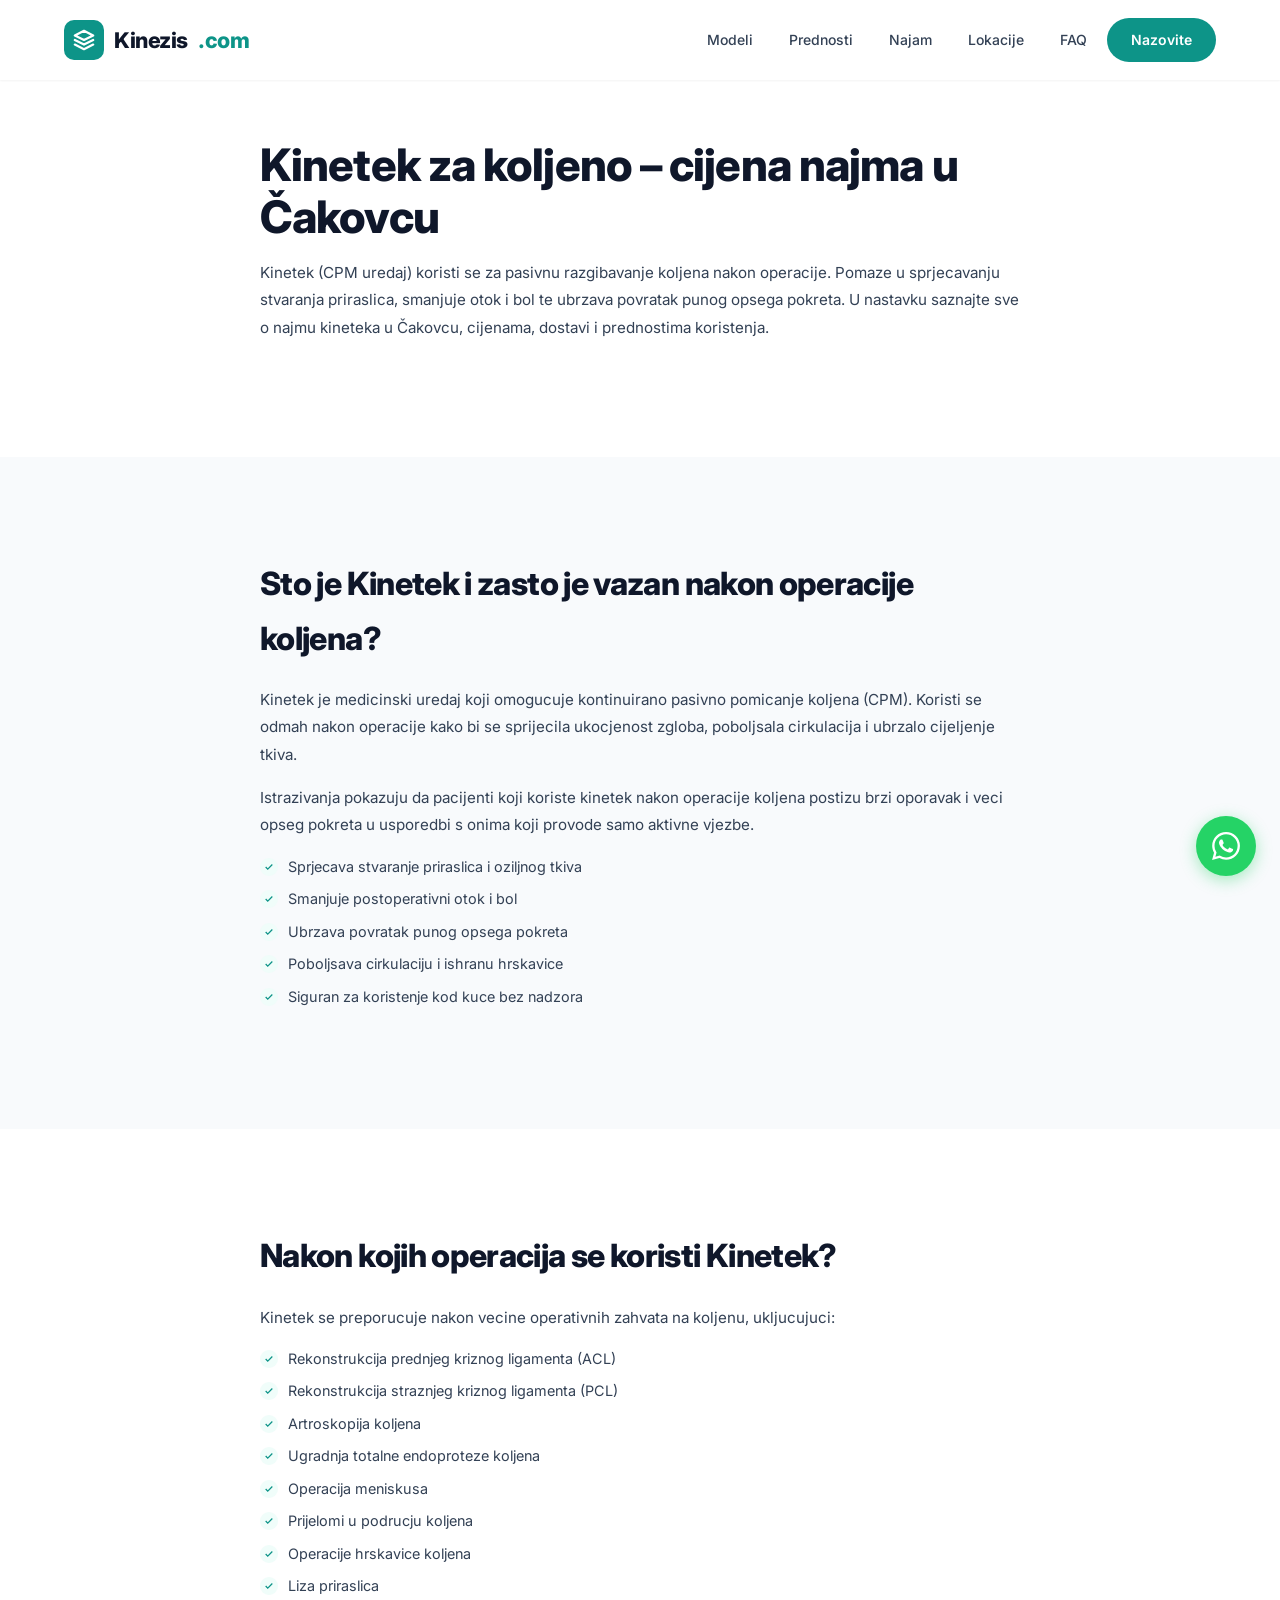
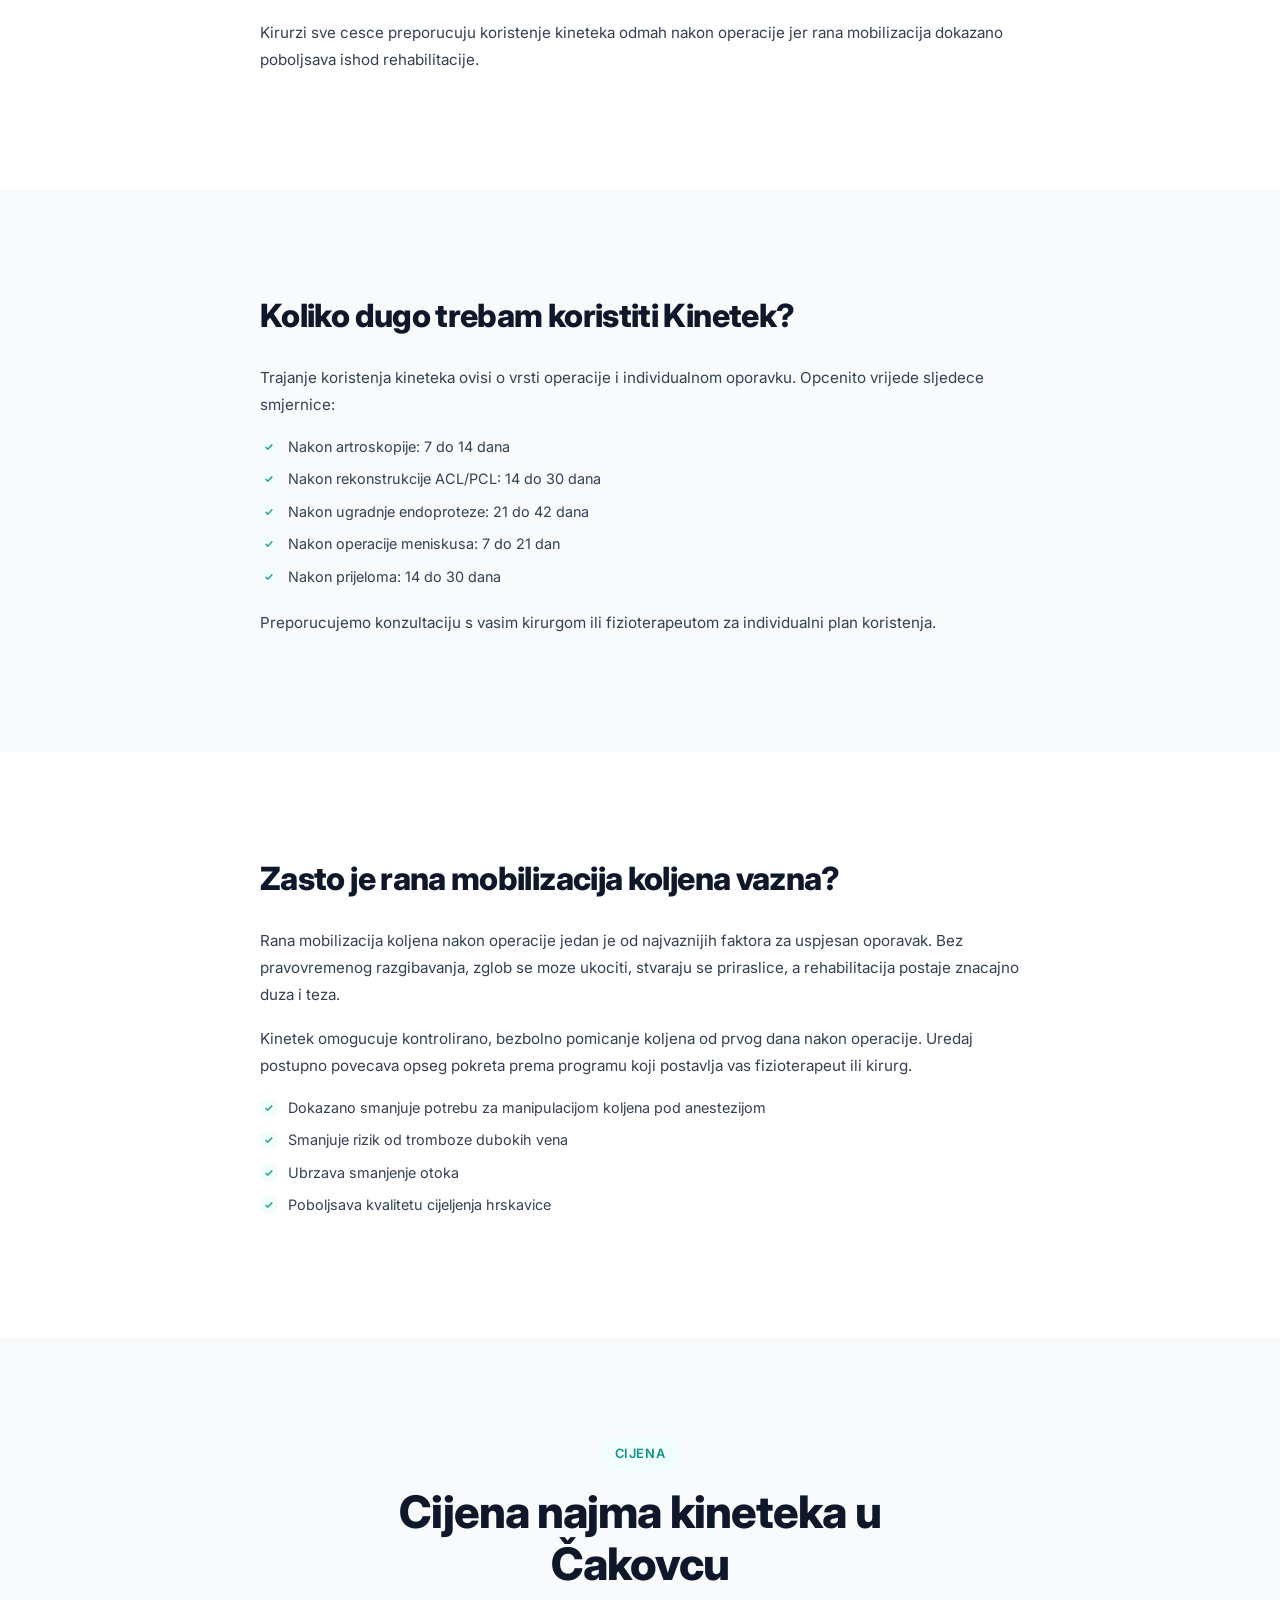
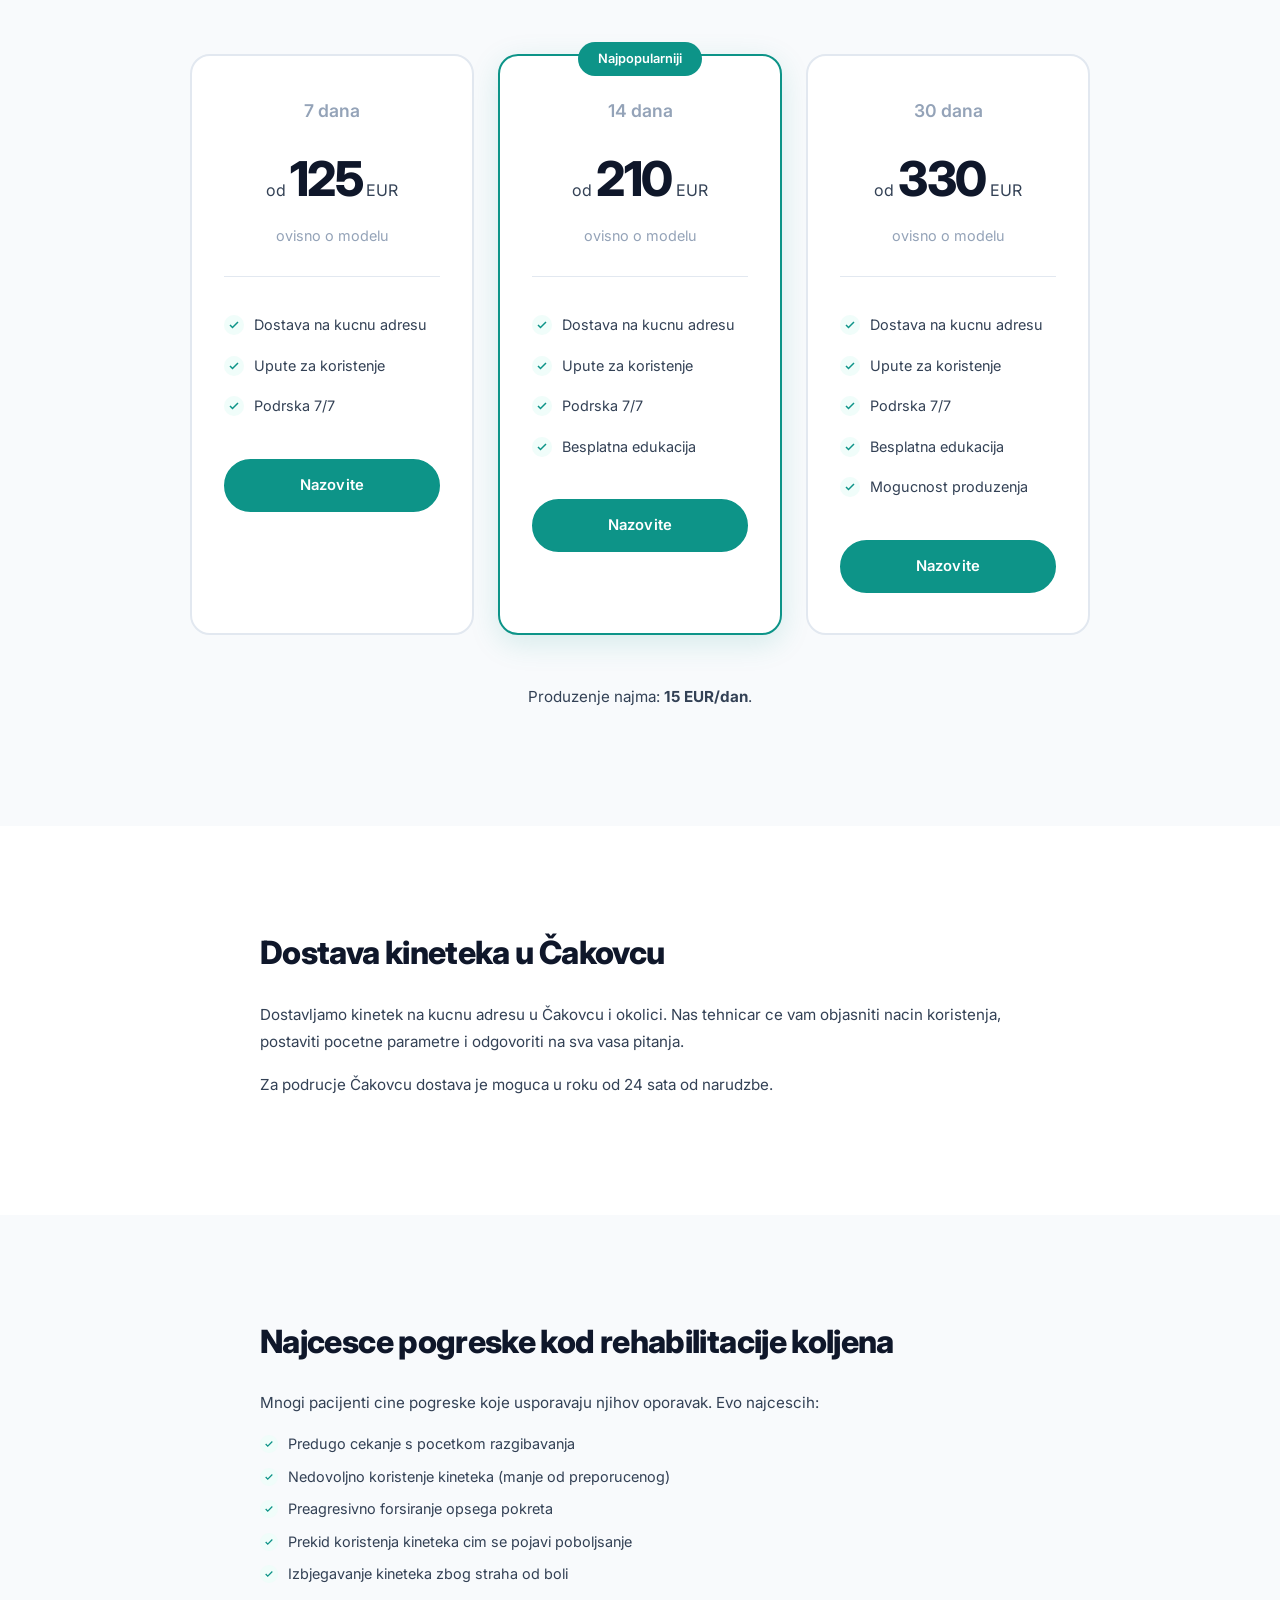
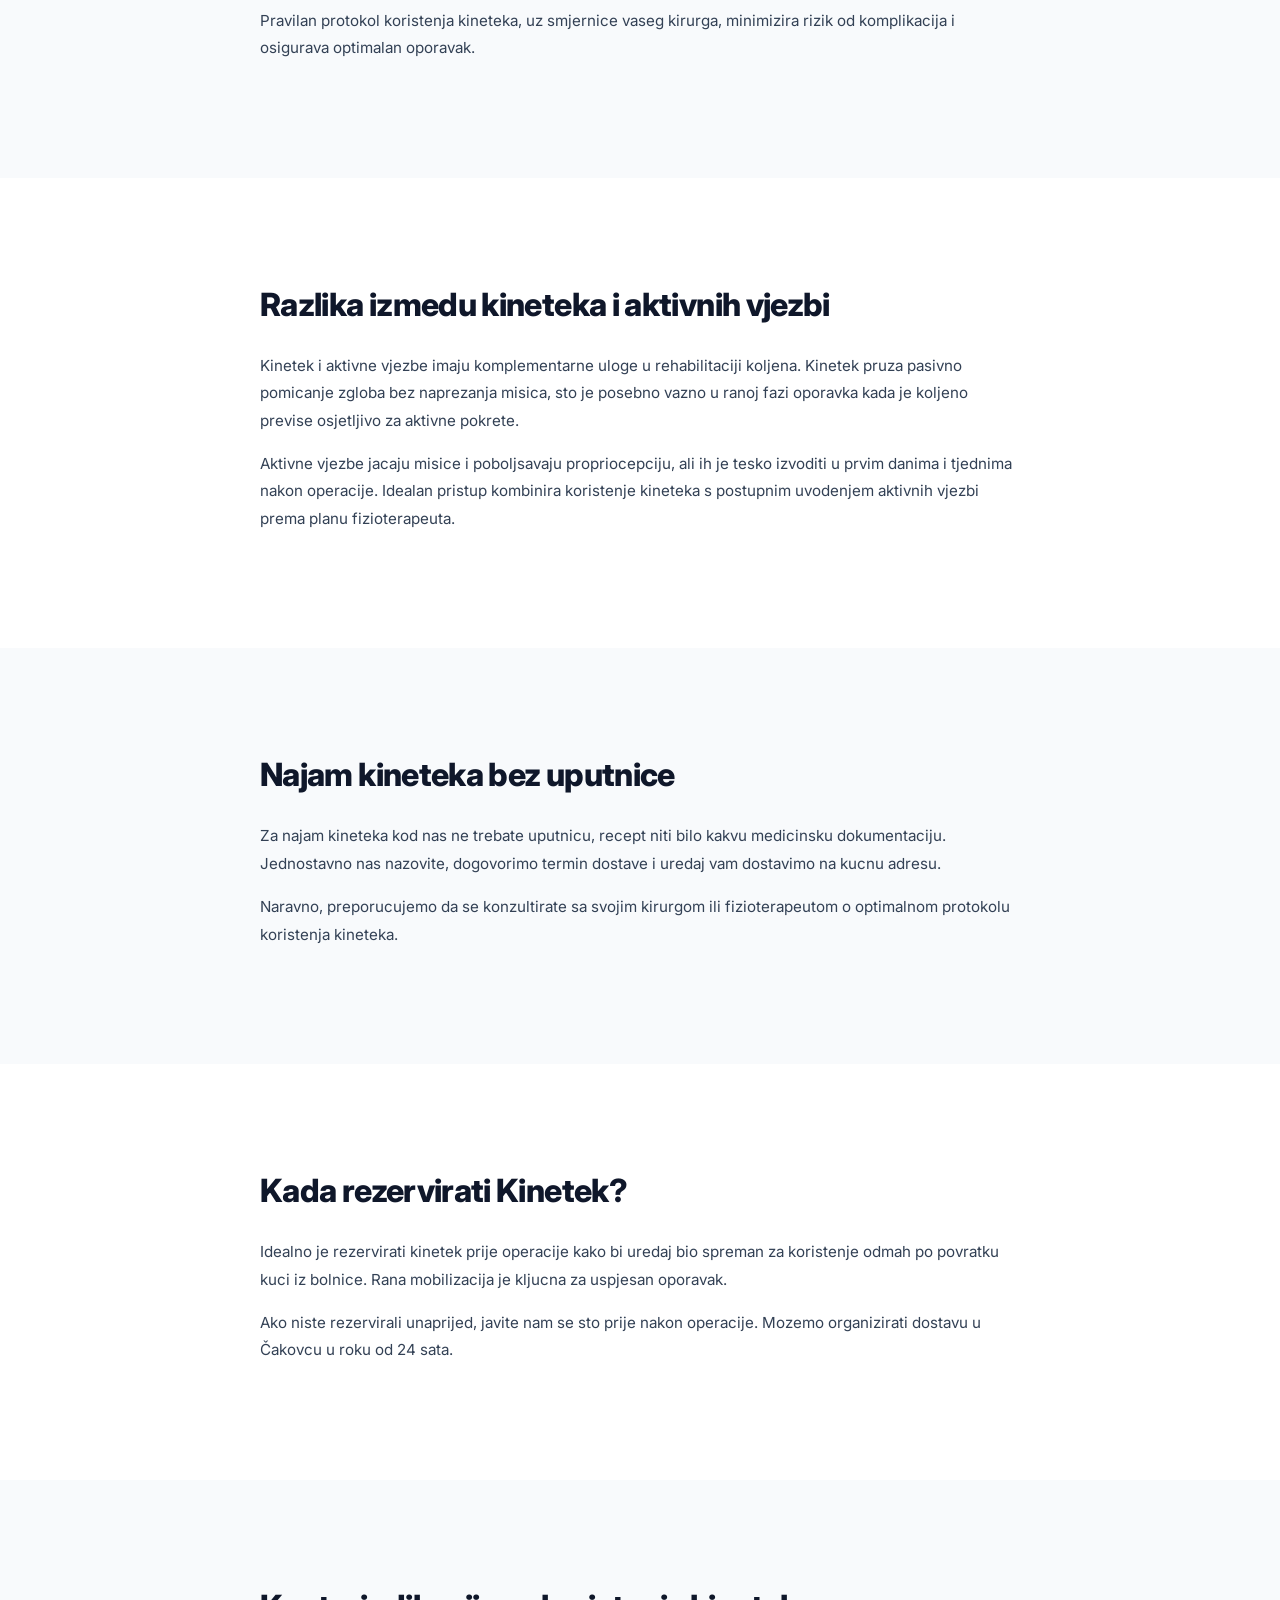
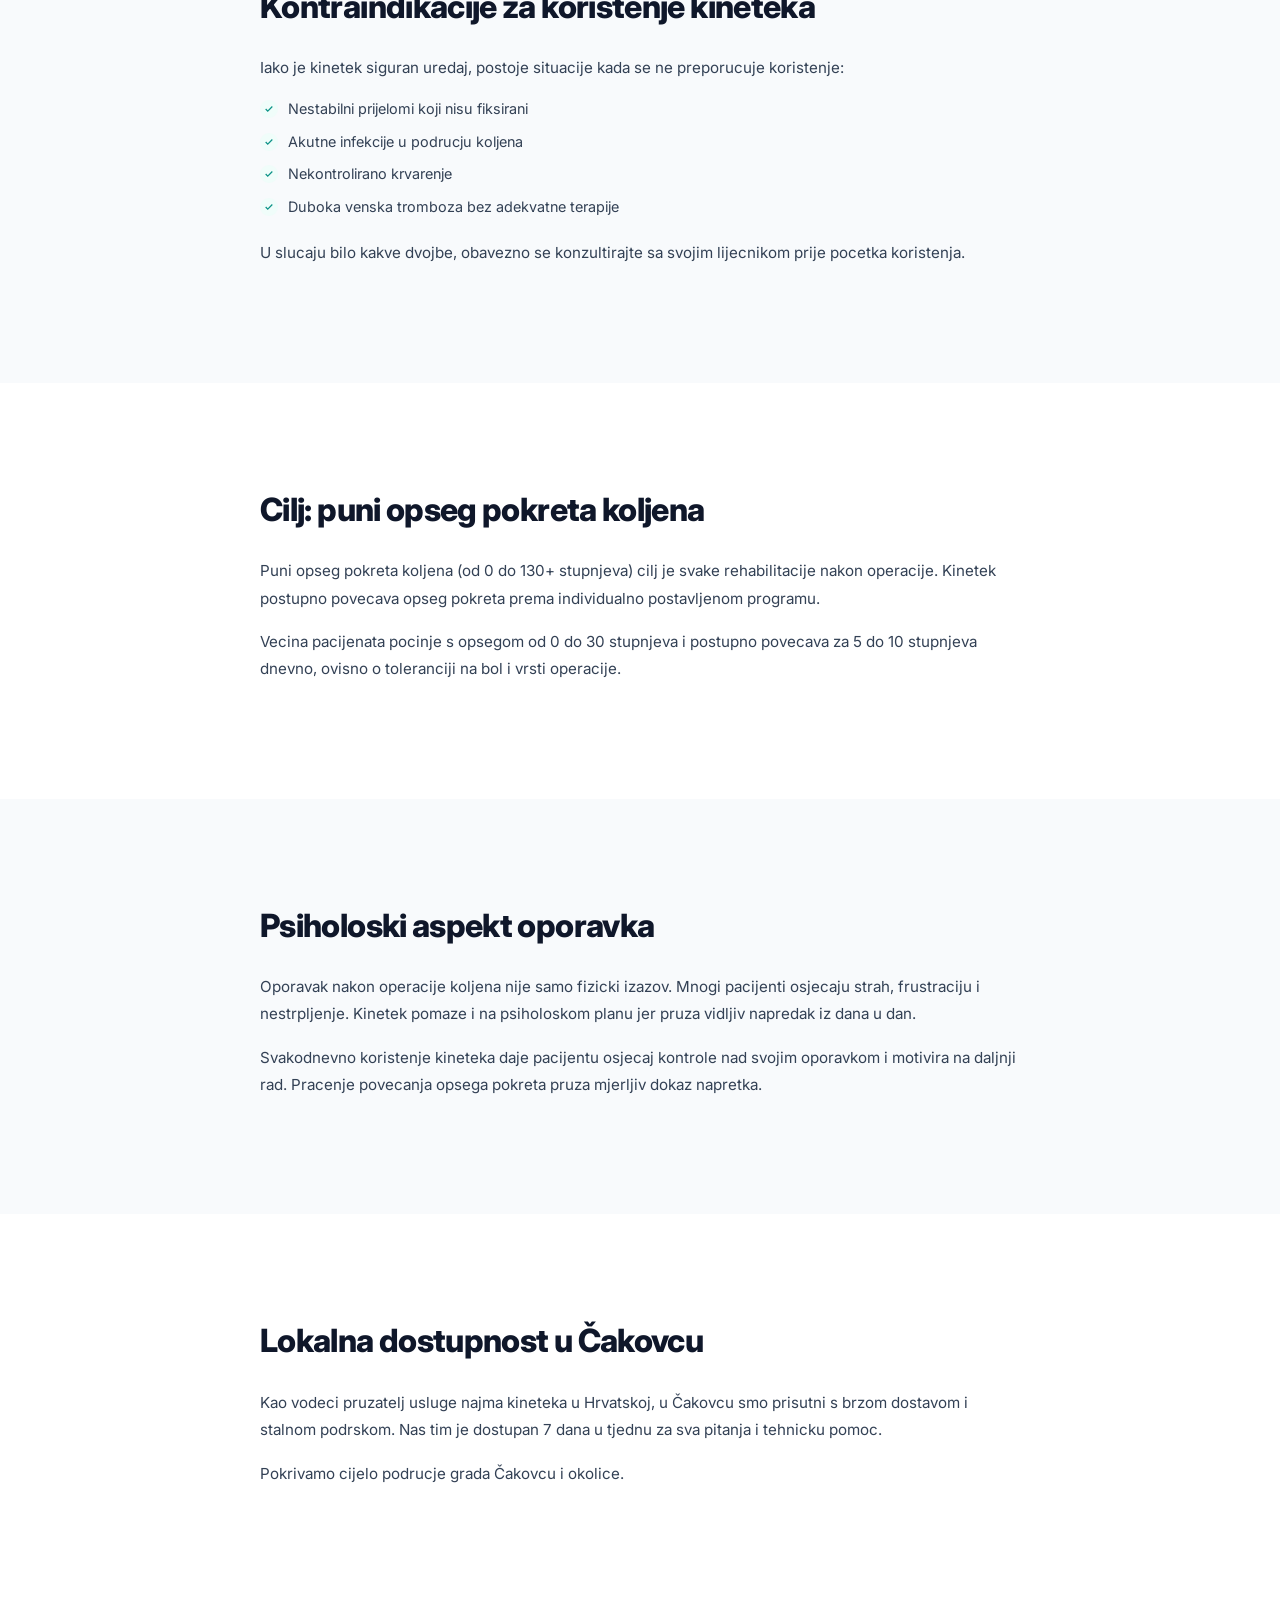
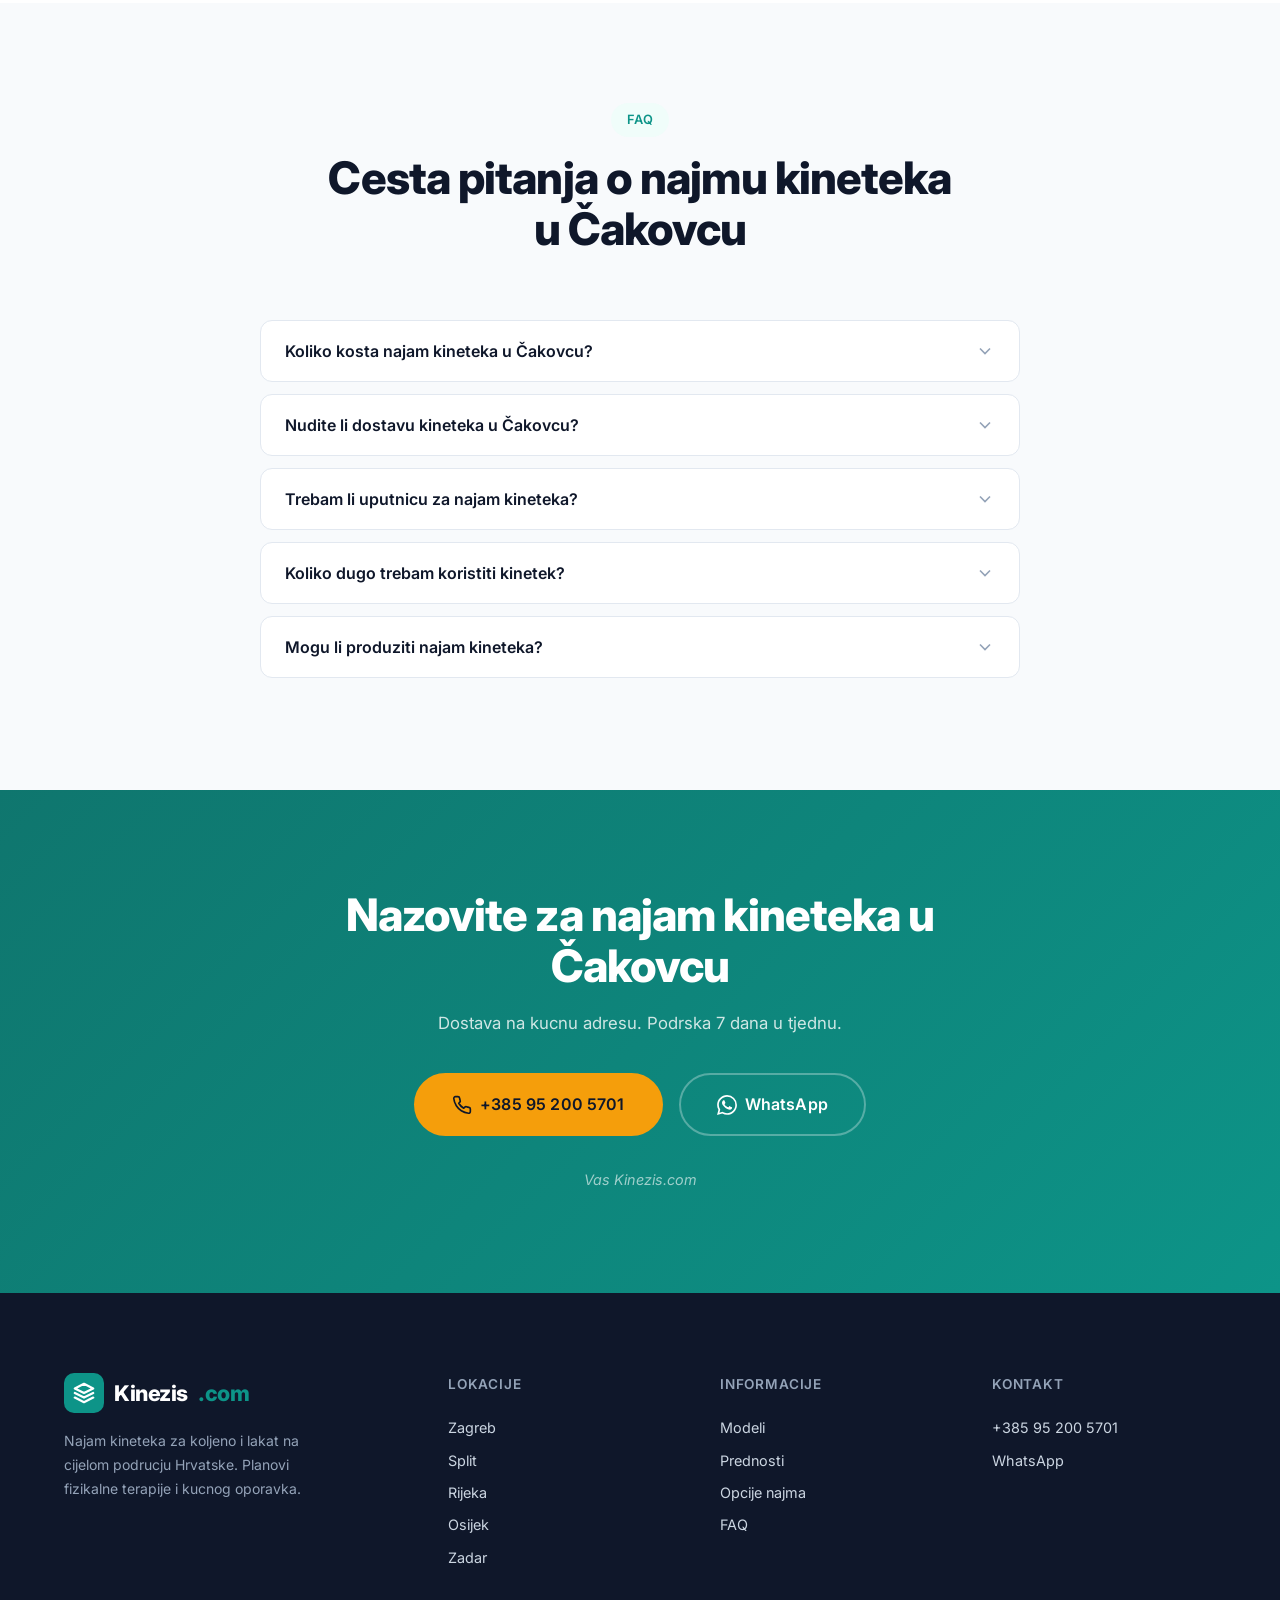
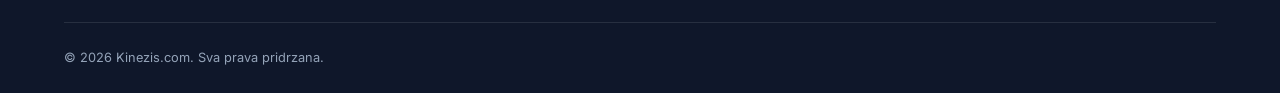
==== najam-kineteka-cakovec/index.html @ 09c08151 "Kinezis.com - moderna kopija kinetek.hr: homepage, 10 gradskih stranica, FAQ, Schema markup" ====
<!DOCTYPE html>
<html lang="hr">
<head>
    <meta charset="UTF-8">
    <meta name="viewport" content="width=device-width, initial-scale=1.0">
    <title>Kinetek za koljeno – cijena najma u Čakovcu</title>
    <meta name="description" content="Najam kineteka u Čakovcu od 125 EUR za 7 dana. Kinetek za koljeno nakon operacije. Dostava na kucnu adresu. Kinezis.com">
    <meta name="keywords" content="kinetek Čakovcu, najam kineteka Čakovcu, kinetek za koljeno Čakovcu, CPM uredaj Čakovcu, rehabilitacija koljena Čakovcu">
    <meta name="robots" content="index, follow, max-snippet:-1, max-image-preview:large">
    <meta name="geo.region" content="HR">
    <meta name="geo.placename" content="Čakovec">
    <link rel="canonical" href="https://kinezis.com/najam-kineteka-cakovec/">

    <meta property="og:type" content="article">
    <meta property="og:url" content="https://kinezis.com/najam-kineteka-cakovec/">
    <meta property="og:title" content="Kinetek za koljeno – cijena najma u Čakovcu">
    <meta property="og:description" content="Najam kineteka u Čakovcu od 125 EUR za 7 dana. Kinetek za koljeno nakon operacije.">
    <meta property="og:image" content="https://kinezis.com/assets/images/kinetek-hero.jpg">
    <meta property="og:locale" content="hr_HR">
    <meta property="og:site_name" content="Kinezis.com">

    <link rel="icon" type="image/svg+xml" href="/favicon.svg">
    <link rel="apple-touch-icon" href="/favicon.svg">

    <style>
        *,*::before,*::after{margin:0;padding:0;box-sizing:border-box}
        :root{--primary:#0d9488;--primary-dark:#0f766e;--primary-light:#5eead4;--primary-50:#f0fdfa;--accent:#f59e0b;--dark:#0f172a;--dark-600:#334155;--dark-400:#94a3b8;--gray-50:#f8fafc;--gray-100:#f1f5f9;--gray-200:#e2e8f0;--white:#fff;--font:'Inter',system-ui,sans-serif;--ease:cubic-bezier(.22,1,.36,1);--shadow-sm:0 1px 2px rgba(0,0,0,.05);--shadow-md:0 4px 6px -1px rgba(0,0,0,.1);--shadow-lg:0 20px 25px -5px rgba(0,0,0,.1);--shadow-xl:0 25px 50px -12px rgba(0,0,0,.15);--radius:12px;--radius-lg:20px;--radius-full:9999px}
        html{scroll-behavior:smooth;scroll-padding-top:80px}
        body{font-family:var(--font);color:var(--dark);line-height:1.7;background:var(--white);-webkit-font-smoothing:antialiased;overflow-x:hidden}
        a{text-decoration:none;color:inherit}img,video,svg{max-width:100%;display:block}
        .container{max-width:1200px;margin:0 auto;padding:0 24px}
        .header{position:fixed;top:0;left:0;right:0;z-index:1000;background:rgba(255,255,255,.95);backdrop-filter:blur(16px);box-shadow:var(--shadow-sm)}
        .header__inner{display:flex;align-items:center;justify-content:space-between;height:80px}
        .logo{display:flex;align-items:center;gap:10px;font-weight:800;font-size:1.35rem;letter-spacing:-.02em}
        .logo__icon{width:40px;height:40px;background:var(--primary);border-radius:10px;display:flex;align-items:center;justify-content:center}
        .logo__icon svg{width:22px;height:22px}
        .logo span{color:var(--primary)}
        .nav{display:flex;align-items:center;gap:4px}
        .nav a{padding:8px 16px;border-radius:var(--radius-full);font-size:.875rem;font-weight:500;color:var(--dark-600);transition:all .2s}
        .nav a:hover{color:var(--primary);background:var(--gray-100)}
        .nav__cta{background:var(--primary)!important;color:var(--white)!important;padding:10px 24px!important;font-weight:600!important}
        .nav__cta:hover{background:var(--primary-dark)!important}
        .hamburger{display:none;flex-direction:column;gap:5px;background:none;border:none;cursor:pointer;padding:8px;z-index:1001}
        .hamburger span{display:block;width:22px;height:2px;background:var(--dark);border-radius:2px;transition:all .3s}
        @media(max-width:768px){.nav{position:fixed;top:0;right:0;bottom:0;width:300px;background:var(--white);flex-direction:column;padding:100px 32px 32px;transform:translateX(100%);transition:transform .4s var(--ease);box-shadow:var(--shadow-xl);z-index:999}.nav.open{transform:translateX(0)}.nav a{padding:14px 20px;font-size:1rem;width:100%;border-radius:var(--radius)}.hamburger{display:flex}}
    </style>

    <link rel="preconnect" href="https://fonts.googleapis.com">
    <link rel="preconnect" href="https://fonts.gstatic.com" crossorigin>
    <link rel="preload" as="style" href="https://fonts.googleapis.com/css2?family=Inter:wght@400;500;600;700;800&display=swap" onload="this.onload=null;this.rel='stylesheet'">
    <noscript><link rel="stylesheet" href="https://fonts.googleapis.com/css2?family=Inter:wght@400;500;600;700;800&display=swap"></noscript>
    <link rel="stylesheet" href="/style.css" media="print" onload="this.media='all'">
    <noscript><link rel="stylesheet" href="/style.css"></noscript>

    <script type="application/ld+json">
    {"@context":"https://schema.org","@type":"LocalBusiness","name":"Kinezis.com","description":"Najam kineteka za koljeno u Čakovcu. Dostava na kucnu adresu.","url":"https://kinezis.com/najam-kineteka-cakovec/","telephone":"+385952005701","address":{"@type":"PostalAddress","addressLocality":"Čakovcu","addressCountry":"HR"},"areaServed":{"@type":"City","name":"Čakovec"},"priceRange":"125-330 EUR","aggregateRating":{"@type":"AggregateRating","ratingValue":"4.9","reviewCount":"300","bestRating":"5"}}
    </script>
    <script type="application/ld+json">
    {"@context":"https://schema.org","@type":"FAQPage","mainEntity":[{"@type":"Question","name":"Koliko kosta najam kineteka u Čakovcu?","acceptedAnswer":{"@type":"Answer","text":"125 EUR za 7 dana, 210 EUR za 14 dana i 330 EUR za 30 dana."}},{"@type":"Question","name":"Nudite li dostavu kineteka u Čakovcu?","acceptedAnswer":{"@type":"Answer","text":"Da, dostavljamo kinetek na kucnu adresu u Čakovcu i okolici."}},{"@type":"Question","name":"Trebam li uputnicu za najam kineteka?","acceptedAnswer":{"@type":"Answer","text":"Ne, uputnica nije potrebna. Kinetek mozete iznajmiti direktno bez uputnice ili recepta."}},{"@type":"Question","name":"Mogu li produziti najam kineteka?","acceptedAnswer":{"@type":"Answer","text":"Da, produzenje najma iznosi 15 EUR po danu."}}]}
    </script>
</head>
<body>

    <header class="header" id="header">
        <div class="container">
            <div class="header__inner">
                <a href="/" class="logo">
                    <div class="logo__icon"><svg viewBox="0 0 24 24" fill="none" stroke="white" stroke-width="2.5" stroke-linecap="round" stroke-linejoin="round"><path d="M12 2L2 7l10 5 10-5-10-5z"/><path d="M2 17l10 5 10-5"/><path d="M2 12l10 5 10-5"/></svg></div>
                    Kinezis<span>.com</span>
                </a>
                <nav class="nav" id="nav">
                    <a href="/#modeli">Modeli</a>
                    <a href="/#prednosti">Prednosti</a>
                    <a href="/#najam">Najam</a>
                    <a href="/#lokacije">Lokacije</a>
                    <a href="/#faq">FAQ</a>
                    <a href="tel:+385952005701" class="nav__cta">Nazovite</a>
                </nav>
                <button class="hamburger" id="hamburger" aria-label="Izbornik"><span></span><span></span><span></span></button>
            </div>
        </div>
    </header>
    <div class="nav-overlay" id="navOverlay"></div>

    <section class="section" style="padding-top:140px">
        <div class="container">
            <div class="article">
                <h1 class="section__title">Kinetek za koljeno – cijena najma u Čakovcu</h1>
                <p>Kinetek (CPM uredaj) koristi se za pasivnu razgibavanje koljena nakon operacije. Pomaze u sprjecavanju stvaranja priraslica, smanjuje otok i bol te ubrzava povratak punog opsega pokreta. U nastavku saznajte sve o najmu kineteka u Čakovcu, cijenama, dostavi i prednostima koristenja.</p>
            </div>
        </div>
    </section>

    <section class="section section--gray">
        <div class="container">
            <div class="article">
                <h2>Sto je Kinetek i zasto je vazan nakon operacije koljena?</h2>
                <p>Kinetek je medicinski uredaj koji omogucuje kontinuirano pasivno pomicanje koljena (CPM). Koristi se odmah nakon operacije kako bi se sprijecila ukocjenost zgloba, poboljsala cirkulacija i ubrzalo cijeljenje tkiva.</p>
                <p>Istrazivanja pokazuju da pacijenti koji koriste kinetek nakon operacije koljena postizu brzi oporavak i veci opseg pokreta u usporedbi s onima koji provode samo aktivne vjezbe.</p>
                <ul>
                    <li>Sprjecava stvaranje priraslica i oziljnog tkiva</li>
                    <li>Smanjuje postoperativni otok i bol</li>
                    <li>Ubrzava povratak punog opsega pokreta</li>
                    <li>Poboljsava cirkulaciju i ishranu hrskavice</li>
                    <li>Siguran za koristenje kod kuce bez nadzora</li>
                </ul>
            </div>
        </div>
    </section>

    <section class="section">
        <div class="container">
            <div class="article">
                <h2>Nakon kojih operacija se koristi Kinetek?</h2>
                <p>Kinetek se preporucuje nakon vecine operativnih zahvata na koljenu, ukljucujuci:</p>
                <ul>
                    <li>Rekonstrukcija prednjeg kriznog ligamenta (ACL)</li>
                    <li>Rekonstrukcija straznjeg kriznog ligamenta (PCL)</li>
                    <li>Artroskopija koljena</li>
                    <li>Ugradnja totalne endoproteze koljena</li>
                    <li>Operacija meniskusa</li>
                    <li>Prijelomi u podrucju koljena</li>
                    <li>Operacije hrskavice koljena</li>
                    <li>Liza priraslica</li>
                </ul>
                <p>Kirurzi sve cesce preporucuju koristenje kineteka odmah nakon operacije jer rana mobilizacija dokazano poboljsava ishod rehabilitacije.</p>
            </div>
        </div>
    </section>

    <section class="section section--gray">
        <div class="container">
            <div class="article">
                <h2>Koliko dugo trebam koristiti Kinetek?</h2>
                <p>Trajanje koristenja kineteka ovisi o vrsti operacije i individualnom oporavku. Opcenito vrijede sljedece smjernice:</p>
                <ul>
                    <li>Nakon artroskopije: 7 do 14 dana</li>
                    <li>Nakon rekonstrukcije ACL/PCL: 14 do 30 dana</li>
                    <li>Nakon ugradnje endoproteze: 21 do 42 dana</li>
                    <li>Nakon operacije meniskusa: 7 do 21 dan</li>
                    <li>Nakon prijeloma: 14 do 30 dana</li>
                </ul>
                <p>Preporucujemo konzultaciju s vasim kirurgom ili fizioterapeutom za individualni plan koristenja.</p>
            </div>
        </div>
    </section>

    <section class="section">
        <div class="container">
            <div class="article">
                <h2>Zasto je rana mobilizacija koljena vazna?</h2>
                <p>Rana mobilizacija koljena nakon operacije jedan je od najvaznijih faktora za uspjesan oporavak. Bez pravovremenog razgibavanja, zglob se moze ukociti, stvaraju se priraslice, a rehabilitacija postaje znacajno duza i teza.</p>
                <p>Kinetek omogucuje kontrolirano, bezbolno pomicanje koljena od prvog dana nakon operacije. Uredaj postupno povecava opseg pokreta prema programu koji postavlja vas fizioterapeut ili kirurg.</p>
                <ul>
                    <li>Dokazano smanjuje potrebu za manipulacijom koljena pod anestezijom</li>
                    <li>Smanjuje rizik od tromboze dubokih vena</li>
                    <li>Ubrzava smanjenje otoka</li>
                    <li>Poboljsava kvalitetu cijeljenja hrskavice</li>
                </ul>
            </div>
        </div>
    </section>

    <section class="section section--gray">
        <div class="container">
            <div class="section__header">
                <span class="section__tag">Cijena</span>
                <h2 class="section__title">Cijena najma kineteka u Čakovcu</h2>
            </div>
            <div class="pricing__grid" style="max-width:900px;margin:0 auto">
                <div class="pricing__card">
                    <div class="pricing__duration">7 dana</div>
                    <div class="pricing__price">od <span>125</span> EUR</div>
                    <div class="pricing__total">ovisno o modelu</div>
                    <ul class="pricing__features">
                        <li>Dostava na kucnu adresu</li>
                        <li>Upute za koristenje</li>
                        <li>Podrska 7/7</li>
                    </ul>
                    <a href="tel:+385952005701" class="btn btn--primary btn--full">Nazovite</a>
                </div>
                <div class="pricing__card pricing__card--popular">
                    <div class="pricing__badge">Najpopularniji</div>
                    <div class="pricing__duration">14 dana</div>
                    <div class="pricing__price">od <span>210</span> EUR</div>
                    <div class="pricing__total">ovisno o modelu</div>
                    <ul class="pricing__features">
                        <li>Dostava na kucnu adresu</li>
                        <li>Upute za koristenje</li>
                        <li>Podrska 7/7</li>
                        <li>Besplatna edukacija</li>
                    </ul>
                    <a href="tel:+385952005701" class="btn btn--primary btn--full">Nazovite</a>
                </div>
                <div class="pricing__card">
                    <div class="pricing__duration">30 dana</div>
                    <div class="pricing__price">od <span>330</span> EUR</div>
                    <div class="pricing__total">ovisno o modelu</div>
                    <ul class="pricing__features">
                        <li>Dostava na kucnu adresu</li>
                        <li>Upute za koristenje</li>
                        <li>Podrska 7/7</li>
                        <li>Besplatna edukacija</li>
                        <li>Mogucnost produzenja</li>
                    </ul>
                    <a href="tel:+385952005701" class="btn btn--primary btn--full">Nazovite</a>
                </div>
            </div>
            <div class="article article--center">
                <p>Produzenje najma: <strong>15 EUR/dan</strong>.</p>
            </div>
        </div>
    </section>

    <section class="section">
        <div class="container">
            <div class="article">
                <h2>Dostava kineteka u Čakovcu</h2>
                <p>Dostavljamo kinetek na kucnu adresu u Čakovcu i okolici. Nas tehnicar ce vam objasniti nacin koristenja, postaviti pocetne parametre i odgovoriti na sva vasa pitanja.</p>
                <p>Za podrucje Čakovcu dostava je moguca u roku od 24 sata od narudzbe.</p>
            </div>
        </div>
    </section>

    <section class="section section--gray">
        <div class="container">
            <div class="article">
                <h2>Najcesce pogreske kod rehabilitacije koljena</h2>
                <p>Mnogi pacijenti cine pogreske koje usporavaju njihov oporavak. Evo najcescih:</p>
                <ul>
                    <li>Predugo cekanje s pocetkom razgibavanja</li>
                    <li>Nedovoljno koristenje kineteka (manje od preporucenog)</li>
                    <li>Preagresivno forsiranje opsega pokreta</li>
                    <li>Prekid koristenja kineteka cim se pojavi poboljsanje</li>
                    <li>Izbjegavanje kineteka zbog straha od boli</li>
                </ul>
                <p>Pravilan protokol koristenja kineteka, uz smjernice vaseg kirurga, minimizira rizik od komplikacija i osigurava optimalan oporavak.</p>
            </div>
        </div>
    </section>

    <section class="section">
        <div class="container">
            <div class="article">
                <h2>Razlika izmedu kineteka i aktivnih vjezbi</h2>
                <p>Kinetek i aktivne vjezbe imaju komplementarne uloge u rehabilitaciji koljena. Kinetek pruza pasivno pomicanje zgloba bez naprezanja misica, sto je posebno vazno u ranoj fazi oporavka kada je koljeno previse osjetljivo za aktivne pokrete.</p>
                <p>Aktivne vjezbe jacaju misice i poboljsavaju propriocepciju, ali ih je tesko izvoditi u prvim danima i tjednima nakon operacije. Idealan pristup kombinira koristenje kineteka s postupnim uvodenjem aktivnih vjezbi prema planu fizioterapeuta.</p>
            </div>
        </div>
    </section>

    <section class="section section--gray">
        <div class="container">
            <div class="article">
                <h2>Najam kineteka bez uputnice</h2>
                <p>Za najam kineteka kod nas ne trebate uputnicu, recept niti bilo kakvu medicinsku dokumentaciju. Jednostavno nas nazovite, dogovorimo termin dostave i uredaj vam dostavimo na kucnu adresu.</p>
                <p>Naravno, preporucujemo da se konzultirate sa svojim kirurgom ili fizioterapeutom o optimalnom protokolu koristenja kineteka.</p>
            </div>
        </div>
    </section>

    <section class="section">
        <div class="container">
            <div class="article">
                <h2>Kada rezervirati Kinetek?</h2>
                <p>Idealno je rezervirati kinetek prije operacije kako bi uredaj bio spreman za koristenje odmah po povratku kuci iz bolnice. Rana mobilizacija je kljucna za uspjesan oporavak.</p>
                <p>Ako niste rezervirali unaprijed, javite nam se sto prije nakon operacije. Mozemo organizirati dostavu u Čakovcu u roku od 24 sata.</p>
            </div>
        </div>
    </section>

    <section class="section section--gray">
        <div class="container">
            <div class="article">
                <h2>Kontraindikacije za koristenje kineteka</h2>
                <p>Iako je kinetek siguran uredaj, postoje situacije kada se ne preporucuje koristenje:</p>
                <ul>
                    <li>Nestabilni prijelomi koji nisu fiksirani</li>
                    <li>Akutne infekcije u podrucju koljena</li>
                    <li>Nekontrolirano krvarenje</li>
                    <li>Duboka venska tromboza bez adekvatne terapije</li>
                </ul>
                <p>U slucaju bilo kakve dvojbe, obavezno se konzultirajte sa svojim lijecnikom prije pocetka koristenja.</p>
            </div>
        </div>
    </section>

    <section class="section">
        <div class="container">
            <div class="article">
                <h2>Cilj: puni opseg pokreta koljena</h2>
                <p>Puni opseg pokreta koljena (od 0 do 130+ stupnjeva) cilj je svake rehabilitacije nakon operacije. Kinetek postupno povecava opseg pokreta prema individualno postavljenom programu.</p>
                <p>Vecina pacijenata pocinje s opsegom od 0 do 30 stupnjeva i postupno povecava za 5 do 10 stupnjeva dnevno, ovisno o toleranciji na bol i vrsti operacije.</p>
            </div>
        </div>
    </section>

    <section class="section section--gray">
        <div class="container">
            <div class="article">
                <h2>Psiholoski aspekt oporavka</h2>
                <p>Oporavak nakon operacije koljena nije samo fizicki izazov. Mnogi pacijenti osjecaju strah, frustraciju i nestrpljenje. Kinetek pomaze i na psiholoskom planu jer pruza vidljiv napredak iz dana u dan.</p>
                <p>Svakodnevno koristenje kineteka daje pacijentu osjecaj kontrole nad svojim oporavkom i motivira na daljnji rad. Pracenje povecanja opsega pokreta pruza mjerljiv dokaz napretka.</p>
            </div>
        </div>
    </section>

    <section class="section">
        <div class="container">
            <div class="article">
                <h2>Lokalna dostupnost u Čakovcu</h2>
                <p>Kao vodeci pruzatelj usluge najma kineteka u Hrvatskoj, u Čakovcu smo prisutni s brzom dostavom i stalnom podrskom. Nas tim je dostupan 7 dana u tjednu za sva pitanja i tehnicku pomoc.</p>
                <p>Pokrivamo cijelo podrucje grada Čakovcu i okolice.</p>
            </div>
        </div>
    </section>

    <section class="section section--gray">
        <div class="container">
            <div class="section__header">
                <span class="section__tag">FAQ</span>
                <h2 class="section__title">Cesta pitanja o najmu kineteka u Čakovcu</h2>
            </div>
            <div class="faq__list">
                <div class="faq__item"><button class="faq__question"><span>Koliko kosta najam kineteka u Čakovcu?</span><svg width="20" height="20" viewBox="0 0 24 24" fill="none" stroke="currentColor" stroke-width="2"><path d="M6 9l6 6 6-6"/></svg></button><div class="faq__answer"><p>125 EUR za 7 dana, 210 EUR za 14 dana i 330 EUR za 30 dana.</p></div></div>
                <div class="faq__item"><button class="faq__question"><span>Nudite li dostavu kineteka u Čakovcu?</span><svg width="20" height="20" viewBox="0 0 24 24" fill="none" stroke="currentColor" stroke-width="2"><path d="M6 9l6 6 6-6"/></svg></button><div class="faq__answer"><p>Da, dostavljamo kinetek na kucnu adresu u Čakovcu i okolici.</p></div></div>
                <div class="faq__item"><button class="faq__question"><span>Trebam li uputnicu za najam kineteka?</span><svg width="20" height="20" viewBox="0 0 24 24" fill="none" stroke="currentColor" stroke-width="2"><path d="M6 9l6 6 6-6"/></svg></button><div class="faq__answer"><p>Ne, uputnica nije potrebna. Kinetek mozete iznajmiti direktno bez uputnice ili recepta.</p></div></div>
                <div class="faq__item"><button class="faq__question"><span>Koliko dugo trebam koristiti kinetek?</span><svg width="20" height="20" viewBox="0 0 24 24" fill="none" stroke="currentColor" stroke-width="2"><path d="M6 9l6 6 6-6"/></svg></button><div class="faq__answer"><p>Vecina pacijenata koristi kinetek 2 do 6 tjedana, ovisno o vrsti operacije i preporuci kirurga.</p></div></div>
                <div class="faq__item"><button class="faq__question"><span>Mogu li produziti najam kineteka?</span><svg width="20" height="20" viewBox="0 0 24 24" fill="none" stroke="currentColor" stroke-width="2"><path d="M6 9l6 6 6-6"/></svg></button><div class="faq__answer"><p>Da, produzenje najma iznosi 15 EUR po danu.</p></div></div>
            </div>
        </div>
    </section>

    <section class="section section--primary">
        <div class="container">
            <div class="cta__center">
                <h2 class="section__title section__title--light">Nazovite za najam kineteka u Čakovcu</h2>
                <p class="cta__subtitle">Dostava na kucnu adresu. Podrska 7 dana u tjednu.</p>
                <div class="cta__actions">
                    <a href="tel:+385952005701" class="btn btn--accent btn--lg">
                        <svg width="20" height="20" viewBox="0 0 24 24" fill="none" stroke="currentColor" stroke-width="2" stroke-linecap="round" stroke-linejoin="round"><path d="M22 16.92v3a2 2 0 01-2.18 2 19.79 19.79 0 01-8.63-3.07 19.5 19.5 0 01-6-6 19.79 19.79 0 01-3.07-8.67A2 2 0 014.11 2h3a2 2 0 012 1.72c.127.96.361 1.903.7 2.81a2 2 0 01-.45 2.11L8.09 9.91a16 16 0 006 6l1.27-1.27a2 2 0 012.11-.45c.907.339 1.85.573 2.81.7A2 2 0 0122 16.92z"/></svg>
                        +385 95 200 5701
                    </a>
                    <a href="https://wa.me/385923238233" class="btn btn--outline btn--lg" style="border-color:rgba(255,255,255,.3);color:white" target="_blank" rel="noopener">
                        <svg width="20" height="20" viewBox="0 0 24 24" fill="currentColor"><path d="M17.472 14.382c-.297-.149-1.758-.867-2.03-.967-.273-.099-.471-.148-.67.15-.197.297-.767.966-.94 1.164-.173.199-.347.223-.644.075-.297-.15-1.255-.463-2.39-1.475-.883-.788-1.48-1.761-1.653-2.059-.173-.297-.018-.458.13-.606.134-.133.298-.347.446-.52.149-.174.198-.298.298-.497.099-.198.05-.371-.025-.52-.075-.149-.669-1.612-.916-2.207-.242-.579-.487-.5-.669-.51-.173-.008-.371-.01-.57-.01-.198 0-.52.074-.792.372-.272.297-1.04 1.016-1.04 2.479 0 1.462 1.065 2.875 1.213 3.074.149.198 2.096 3.2 5.077 4.487.709.306 1.262.489 1.694.625.712.227 1.36.195 1.871.118.571-.085 1.758-.719 2.006-1.413.248-.694.248-1.289.173-1.413-.074-.124-.272-.198-.57-.347m-5.421 7.403h-.004a9.87 9.87 0 01-5.031-1.378l-.361-.214-3.741.982.998-3.648-.235-.374a9.86 9.86 0 01-1.51-5.26c.001-5.45 4.436-9.884 9.888-9.884 2.64 0 5.122 1.03 6.988 2.898a9.825 9.825 0 012.893 6.994c-.003 5.45-4.437 9.884-9.885 9.884m8.413-18.297A11.815 11.815 0 0012.05 0C5.495 0 .16 5.335.157 11.892c0 2.096.547 4.142 1.588 5.945L.057 24l6.305-1.654a11.882 11.882 0 005.683 1.448h.005c6.554 0 11.89-5.335 11.893-11.893a11.821 11.821 0 00-3.48-8.413z"/></svg>
                        WhatsApp
                    </a>
                </div>
                <p class="cta__sign">Vas Kinezis.com</p>
            </div>
        </div>
    </section>

    <footer class="footer">
        <div class="container">
            <div class="footer__grid">
                <div class="footer__brand">
                    <a href="/" class="logo"><div class="logo__icon"><svg viewBox="0 0 24 24" fill="none" stroke="white" stroke-width="2.5" stroke-linecap="round" stroke-linejoin="round"><path d="M12 2L2 7l10 5 10-5-10-5z"/><path d="M2 17l10 5 10-5"/><path d="M2 12l10 5 10-5"/></svg></div>Kinezis<span>.com</span></a>
                    <p>Najam kineteka za koljeno i lakat na cijelom podrucju Hrvatske. Planovi fizikalne terapije i kucnog oporavka.</p>
                </div>
                <div class="footer__col"><h4>Lokacije</h4><a href="/najam-kineteka-zagreb/">Zagreb</a><a href="/najam-kineteka-split/">Split</a><a href="/najam-kineteka-rijeka/">Rijeka</a><a href="/najam-kineteka-osijek/">Osijek</a><a href="/najam-kineteka-zadar/">Zadar</a></div>
                <div class="footer__col"><h4>Informacije</h4><a href="/#modeli">Modeli</a><a href="/#prednosti">Prednosti</a><a href="/#najam">Opcije najma</a><a href="/#faq">FAQ</a></div>
                <div class="footer__col"><h4>Kontakt</h4><a href="tel:+385952005701">+385 95 200 5701</a><a href="https://wa.me/385923238233" target="_blank" rel="noopener">WhatsApp</a></div>
            </div>
            <div class="footer__bottom"><p>&copy; 2026 Kinezis.com. Sva prava pridrzana.</p></div>
        </div>
    </footer>

    <a href="https://wa.me/385923238233" class="whatsapp-float" target="_blank" rel="noopener" aria-label="WhatsApp"><svg width="28" height="28" viewBox="0 0 24 24" fill="white"><path d="M17.472 14.382c-.297-.149-1.758-.867-2.03-.967-.273-.099-.471-.148-.67.15-.197.297-.767.966-.94 1.164-.173.199-.347.223-.644.075-.297-.15-1.255-.463-2.39-1.475-.883-.788-1.48-1.761-1.653-2.059-.173-.297-.018-.458.13-.606.134-.133.298-.347.446-.52.149-.174.198-.298.298-.497.099-.198.05-.371-.025-.52-.075-.149-.669-1.612-.916-2.207-.242-.579-.487-.5-.669-.51-.173-.008-.371-.01-.57-.01-.198 0-.52.074-.792.372-.272.297-1.04 1.016-1.04 2.479 0 1.462 1.065 2.875 1.213 3.074.149.198 2.096 3.2 5.077 4.487.709.306 1.262.489 1.694.625.712.227 1.36.195 1.871.118.571-.085 1.758-.719 2.006-1.413.248-.694.248-1.289.173-1.413-.074-.124-.272-.198-.57-.347m-5.421 7.403h-.004a9.87 9.87 0 01-5.031-1.378l-.361-.214-3.741.982.998-3.648-.235-.374a9.86 9.86 0 01-1.51-5.26c.001-5.45 4.436-9.884 9.888-9.884 2.64 0 5.122 1.03 6.988 2.898a9.825 9.825 0 012.893 6.994c-.003 5.45-4.437 9.884-9.885 9.884m8.413-18.297A11.815 11.815 0 0012.05 0C5.495 0 .16 5.335.157 11.892c0 2.096.547 4.142 1.588 5.945L.057 24l6.305-1.654a11.882 11.882 0 005.683 1.448h.005c6.554 0 11.89-5.335 11.893-11.893a11.821 11.821 0 00-3.48-8.413z"/></svg></a>
    <a href="tel:+385952005701" class="phone-float" aria-label="Nazovite"><svg width="24" height="24" viewBox="0 0 24 24" fill="none" stroke="white" stroke-width="2" stroke-linecap="round" stroke-linejoin="round"><path d="M22 16.92v3a2 2 0 01-2.18 2 19.79 19.79 0 01-8.63-3.07 19.5 19.5 0 01-6-6 19.79 19.79 0 01-3.07-8.67A2 2 0 014.11 2h3a2 2 0 012 1.72c.127.96.361 1.903.7 2.81a2 2 0 01-.45 2.11L8.09 9.91a16 16 0 006 6l1.27-1.27a2 2 0 012.11-.45c.907.339 1.85.573 2.81.7A2 2 0 0122 16.92z"/></svg></a>

    <script src="/script.js" defer></script>
</body>
</html>
---- style.css ----
/* ========== RESET & BASE ========== */
*,*::before,*::after{margin:0;padding:0;box-sizing:border-box}
:root{--primary:#0d9488;--primary-dark:#0f766e;--primary-light:#5eead4;--primary-50:#f0fdfa;--accent:#f59e0b;--accent-light:#fbbf24;--dark:#0f172a;--dark-600:#334155;--dark-400:#94a3b8;--gray-50:#f8fafc;--gray-100:#f1f5f9;--gray-200:#e2e8f0;--gray-300:#cbd5e1;--white:#ffffff;--font:'Inter',system-ui,-apple-system,sans-serif;--ease:cubic-bezier(.22,1,.36,1);--shadow-sm:0 1px 2px rgba(0,0,0,.05);--shadow-md:0 4px 6px -1px rgba(0,0,0,.1);--shadow-lg:0 20px 25px -5px rgba(0,0,0,.1);--shadow-xl:0 25px 50px -12px rgba(0,0,0,.15);--radius:12px;--radius-lg:20px;--radius-full:9999px}
html{scroll-behavior:smooth;scroll-padding-top:80px}
body{font-family:var(--font);color:var(--dark);line-height:1.7;background:var(--white);-webkit-font-smoothing:antialiased;overflow-x:hidden}
a{text-decoration:none;color:inherit;transition:color .2s}
img,video,svg{max-width:100%;display:block}
.container{max-width:1200px;margin:0 auto;padding:0 24px}

/* ========== BUTTONS ========== */
.btn{display:inline-flex;align-items:center;gap:8px;padding:12px 28px;border-radius:var(--radius-full);font-weight:600;font-size:.925rem;letter-spacing:.01em;cursor:pointer;transition:all .3s var(--ease);border:2px solid transparent;text-align:center;justify-content:center}
.btn--primary{background:var(--primary);color:var(--white);border-color:var(--primary)}
.btn--primary:hover{background:var(--primary-dark);border-color:var(--primary-dark);transform:translateY(-2px);box-shadow:0 8px 25px rgba(13,148,136,.3)}
.btn--outline{background:transparent;color:var(--dark);border-color:var(--gray-300)}
.btn--outline:hover{border-color:var(--primary);color:var(--primary);transform:translateY(-2px)}
.btn--accent{background:var(--accent);color:var(--dark);border-color:var(--accent)}
.btn--accent:hover{background:var(--accent-light);transform:translateY(-2px);box-shadow:0 8px 25px rgba(245,158,11,.3)}
.btn--lg{padding:16px 36px;font-size:1rem}
.btn--sm{padding:10px 20px;font-size:.85rem}
.btn--full{width:100%}

/* ========== HEADER ========== */
.header{position:fixed;top:0;left:0;right:0;z-index:1000;background:rgba(255,255,255,0);backdrop-filter:blur(0);transition:all .4s var(--ease)}
.header.scrolled{background:rgba(255,255,255,.95);backdrop-filter:blur(16px);box-shadow:var(--shadow-sm)}
.header__inner{display:flex;align-items:center;justify-content:space-between;height:80px}
.logo{display:flex;align-items:center;gap:10px;font-weight:800;font-size:1.35rem;letter-spacing:-.02em}
.logo__icon{width:40px;height:40px;background:var(--primary);border-radius:10px;display:flex;align-items:center;justify-content:center;flex-shrink:0}
.logo__icon svg{width:22px;height:22px}
.logo span{color:var(--primary)}
.nav{display:flex;align-items:center;gap:4px}
.nav a{padding:8px 16px;border-radius:var(--radius-full);font-size:.875rem;font-weight:500;color:var(--dark-600);transition:all .2s}
.nav a:hover{color:var(--primary);background:var(--gray-100)}
.nav__cta{background:var(--primary)!important;color:var(--white)!important;padding:10px 24px!important;font-weight:600!important}
.nav__cta:hover{background:var(--primary-dark)!important;transform:translateY(-1px)}
.hamburger{display:none;flex-direction:column;gap:5px;background:none;border:none;cursor:pointer;padding:8px;z-index:1001}
.hamburger span{display:block;width:22px;height:2px;background:var(--dark);border-radius:2px;transition:all .3s}
.hamburger.active span:nth-child(1){transform:rotate(45deg) translateY(5px)}
.hamburger.active span:nth-child(2){opacity:0}
.hamburger.active span:nth-child(3){transform:rotate(-45deg) translateY(-5px)}
.nav-overlay{position:fixed;inset:0;background:rgba(0,0,0,.4);z-index:998;opacity:0;pointer-events:none;transition:opacity .3s}
.nav-overlay.active{opacity:1;pointer-events:auto}

/* ========== HERO ========== */
.hero{position:relative;min-height:100vh;display:flex;align-items:center;padding:120px 0 80px;background:linear-gradient(135deg,var(--gray-50) 0%,var(--white) 50%,var(--primary-50) 100%);overflow:hidden}
.hero__bg-shapes{position:absolute;inset:0;pointer-events:none;overflow:hidden}
.hero__circle{position:absolute;border-radius:50%;opacity:.06}
.hero__circle--1{width:600px;height:600px;background:var(--primary);top:-200px;right:-100px}
.hero__circle--2{width:400px;height:400px;background:var(--accent);bottom:-150px;left:-100px}
.hero__grid{display:grid;grid-template-columns:1fr 1fr;gap:80px;align-items:center}
.hero__badge{display:inline-flex;align-items:center;gap:10px;padding:8px 20px 8px 12px;background:var(--white);border:1px solid var(--gray-200);border-radius:var(--radius-full);font-size:.8rem;font-weight:500;color:var(--dark-600);margin-bottom:28px;box-shadow:var(--shadow-sm)}
.hero__badge-dot{width:8px;height:8px;border-radius:50%;background:#22c55e;animation:pulse 2s infinite}
@keyframes pulse{0%,100%{opacity:1}50%{opacity:.5}}
.hero__title{font-size:clamp(2.5rem,5.5vw,4.2rem);font-weight:800;line-height:1.08;letter-spacing:-.03em;margin-bottom:24px}
.hero__title--accent{color:var(--primary)}
.hero__subtitle{font-size:1.1rem;color:var(--dark-600);line-height:1.75;margin-bottom:32px;max-width:500px}
.hero__price{display:flex;align-items:baseline;gap:6px;margin-bottom:36px;padding:16px 24px;background:var(--white);border:1px solid var(--gray-200);border-radius:var(--radius);display:inline-flex;box-shadow:var(--shadow-sm)}
.hero__price-from{font-size:.85rem;color:var(--dark-400);font-weight:500}
.hero__price-amount{font-size:2.5rem;font-weight:800;color:var(--primary);line-height:1;letter-spacing:-.02em}
.hero__price-unit{font-size:1rem;color:var(--dark-600);font-weight:600}
.hero__actions{display:flex;gap:16px;flex-wrap:wrap;margin-bottom:40px}
.hero__trust{display:flex;gap:24px;flex-wrap:wrap}
.hero__trust-item{display:flex;align-items:center;gap:6px;font-size:.85rem;color:var(--dark-600);font-weight:500}
.hero__visual{position:relative}
.hero__image-wrapper{position:relative}
.hero__image{width:100%;border-radius:var(--radius-lg);box-shadow:var(--shadow-xl)}
.hero__image-badge{position:absolute;display:flex;align-items:center;gap:12px;background:var(--white);padding:14px 20px;border-radius:var(--radius);box-shadow:var(--shadow-lg);font-size:.8rem}
.hero__image-badge strong{display:block;font-size:.95rem;color:var(--dark)}
.hero__image-badge span{color:var(--dark-400)}
.hero__image-badge--top{top:20px;right:-20px}
.hero__image-badge--bottom{bottom:30px;left:-20px}

/* ========== STATS ========== */
.stats{padding:48px 0;background:var(--dark);position:relative;overflow:hidden}
.stats::before{content:'';position:absolute;inset:0;background:linear-gradient(135deg,rgba(13,148,136,.15),transparent);pointer-events:none}
.stats__grid{display:grid;grid-template-columns:repeat(4,1fr);gap:32px;text-align:center;position:relative}
.stats__item{color:var(--white)}
.stats__number{font-size:2.5rem;font-weight:800;letter-spacing:-.02em;line-height:1}
.stats__plus{font-size:1.5rem;font-weight:700;color:var(--primary-light)}
.stats__label{display:block;margin-top:8px;font-size:.85rem;color:var(--dark-400);font-weight:500}

/* ========== SECTIONS ========== */
.section{padding:100px 0}
.section--gray{background:var(--gray-50)}
.section--dark{background:var(--dark);color:var(--white)}
.section--primary{background:linear-gradient(135deg,var(--primary-dark),var(--primary));color:var(--white)}
.section__header{text-align:center;max-width:640px;margin:0 auto 64px}
.section__tag{display:inline-block;padding:6px 16px;background:var(--primary-50);color:var(--primary);border-radius:var(--radius-full);font-size:.8rem;font-weight:600;letter-spacing:.04em;text-transform:uppercase;margin-bottom:16px}
.section__tag--light{background:rgba(255,255,255,.1);color:var(--primary-light)}
.section__title{font-size:clamp(1.8rem,4vw,2.8rem);font-weight:800;letter-spacing:-.02em;line-height:1.15;margin-bottom:16px}
.section__title--light{color:var(--white)}
.section__subtitle{font-size:1.05rem;color:var(--dark-400);line-height:1.7}

/* ========== BODY PART SELECTOR ========== */
.selector__grid{display:grid;grid-template-columns:1fr 1fr;gap:32px;max-width:800px;margin:0 auto}
.selector__card{display:flex;flex-direction:column;align-items:center;text-align:center;padding:48px 32px;background:var(--white);border:2px solid var(--gray-200);border-radius:var(--radius-lg);transition:all .4s var(--ease);cursor:pointer}
.selector__card:hover{border-color:var(--primary);transform:translateY(-4px);box-shadow:0 20px 40px rgba(13,148,136,.12)}
.selector__icon{width:120px;height:120px;margin-bottom:24px;color:var(--primary);transition:transform .4s var(--ease)}
.selector__card:hover .selector__icon{transform:scale(1.08)}
.selector__title{font-size:1.5rem;font-weight:700;margin-bottom:8px}
.selector__desc{color:var(--dark-400);font-size:.9rem;margin-bottom:20px}
.selector__link{display:inline-flex;align-items:center;gap:6px;color:var(--primary);font-weight:600;font-size:.9rem}

/* ========== STEPS ========== */
.steps__grid{display:flex;align-items:flex-start;justify-content:center;gap:0}
.step{flex:1;max-width:300px;text-align:center;padding:0 20px}
.step__number{font-size:3rem;font-weight:800;color:var(--primary-50);letter-spacing:-.03em;line-height:1;margin-bottom:12px}
.step__icon{width:72px;height:72px;background:var(--primary-50);border-radius:50%;display:flex;align-items:center;justify-content:center;margin:0 auto 20px}
.step__title{font-size:1.15rem;font-weight:700;margin-bottom:8px}
.step__desc{color:var(--dark-400);font-size:.9rem;line-height:1.7}
.step__connector{display:flex;align-items:center;padding-top:80px;flex-shrink:0}

/* ========== VIDEO ========== */
.video__layout{display:grid;grid-template-columns:1fr 1.2fr;gap:64px;align-items:center}
.video__features{list-style:none;margin-top:24px;display:flex;flex-direction:column;gap:14px}
.video__features li{display:flex;align-items:center;gap:12px;font-size:.95rem;color:var(--dark-600)}
.video__player{border-radius:var(--radius-lg);overflow:hidden;box-shadow:var(--shadow-xl)}
.video__player video{width:100%;display:block;border-radius:var(--radius-lg)}

/* ========== INDICATIONS ========== */
.indications__grid{display:grid;grid-template-columns:repeat(4,1fr);gap:24px}
.indication{padding:32px 24px;background:rgba(255,255,255,.05);border:1px solid rgba(255,255,255,.1);border-radius:var(--radius-lg);transition:all .3s}
.indication:hover{background:rgba(255,255,255,.1);transform:translateY(-2px)}
.indication__icon{width:56px;height:56px;background:rgba(13,148,136,.2);border-radius:var(--radius);display:flex;align-items:center;justify-content:center;margin-bottom:20px;color:var(--primary-light)}
.indication h3{font-size:1.05rem;font-weight:700;margin-bottom:8px}
.indication p{font-size:.85rem;color:var(--dark-400);line-height:1.7}

/* ========== PRICING ========== */
.calculator{max-width:560px;margin:0 auto 64px;background:var(--white);border:2px solid var(--gray-200);border-radius:var(--radius-lg);overflow:hidden}
.calculator__header{display:flex;align-items:center;gap:12px;padding:20px 28px;background:var(--gray-50);font-weight:600;font-size:1rem;border-bottom:1px solid var(--gray-200)}
.calculator__body{padding:28px}
.calculator__label{display:block;font-weight:600;margin-bottom:16px;font-size:.95rem}
.calculator__slider-wrap{position:relative;margin-bottom:24px}
.calculator__slider{width:100%;height:6px;border-radius:3px;outline:none;appearance:none;-webkit-appearance:none;background:var(--gray-200);cursor:pointer}
.calculator__slider::-webkit-slider-thumb{-webkit-appearance:none;width:24px;height:24px;border-radius:50%;background:var(--primary);cursor:pointer;box-shadow:0 2px 8px rgba(13,148,136,.3)}
.calculator__slider::-moz-range-thumb{width:24px;height:24px;border-radius:50%;background:var(--primary);cursor:pointer;border:none}
.calculator__days{text-align:center;margin-top:12px;font-size:1.1rem;font-weight:700;color:var(--primary)}
.calculator__result{padding:20px;background:var(--gray-50);border-radius:var(--radius);margin-bottom:20px}
.calculator__result-row{display:flex;justify-content:space-between;padding:8px 0;font-size:.95rem}
.calculator__result-row--total{border-top:1px solid var(--gray-200);margin-top:8px;padding-top:16px;font-size:1.15rem}

.pricing__grid{display:grid;grid-template-columns:repeat(3,1fr);gap:24px}
.pricing__card{background:var(--white);border:2px solid var(--gray-200);border-radius:var(--radius-lg);padding:40px 32px;text-align:center;transition:all .3s var(--ease);position:relative}
.pricing__card:hover{transform:translateY(-4px);box-shadow:var(--shadow-lg)}
.pricing__card--popular{border-color:var(--primary);box-shadow:0 8px 30px rgba(13,148,136,.15)}
.pricing__badge{position:absolute;top:-14px;left:50%;transform:translateX(-50%);background:var(--primary);color:var(--white);padding:6px 20px;border-radius:var(--radius-full);font-size:.8rem;font-weight:600;white-space:nowrap}
.pricing__duration{font-size:1.1rem;font-weight:600;color:var(--dark-400);margin-bottom:12px}
.pricing__price{font-size:1rem;color:var(--dark-600);margin-bottom:4px}
.pricing__price span{font-size:3rem;font-weight:800;color:var(--dark);letter-spacing:-.03em}
.pricing__total{font-size:.9rem;color:var(--dark-400);margin-bottom:28px;padding-bottom:28px;border-bottom:1px solid var(--gray-200)}
.pricing__features{list-style:none;margin-bottom:32px;text-align:left}
.pricing__features li{padding:8px 0;font-size:.9rem;color:var(--dark-600);display:flex;align-items:center;gap:10px}
.pricing__features li::before{content:'';width:20px;height:20px;background:var(--primary-50);border-radius:50%;flex-shrink:0;background-image:url("data:image/svg+xml,%3Csvg width='12' height='12' viewBox='0 0 24 24' fill='none' stroke='%230d9488' stroke-width='3' xmlns='http://www.w3.org/2000/svg'%3E%3Cpath d='M20 6L9 17l-5-5'/%3E%3C/svg%3E");background-repeat:no-repeat;background-position:center;background-size:12px}

/* ========== HZZO INFO ========== */
.hzzo-info{display:flex;gap:20px;align-items:flex-start;padding:24px 28px;background:var(--primary-50);border:1px solid rgba(13,148,136,.15);border-radius:var(--radius);margin-top:48px}
.hzzo-info__icon{flex-shrink:0;margin-top:2px}
.hzzo-info strong{display:block;margin-bottom:4px;font-size:.95rem}
.hzzo-info p{font-size:.875rem;color:var(--dark-600);line-height:1.7}

/* ========== TESTIMONIALS ========== */
.testimonials__grid{display:grid;grid-template-columns:repeat(2,1fr);gap:24px}
.testimonial{background:var(--white);border:1px solid var(--gray-200);border-radius:var(--radius-lg);padding:32px;transition:all .3s}
.testimonial:hover{box-shadow:var(--shadow-md);transform:translateY(-2px)}
.testimonial__stars{display:flex;gap:2px;margin-bottom:16px}
.testimonial__text{font-size:.95rem;color:var(--dark-600);line-height:1.75;margin-bottom:20px;font-style:italic}
.testimonial__author{display:flex;align-items:center;gap:12px}
.testimonial__avatar{width:44px;height:44px;border-radius:50%;background:var(--primary);color:var(--white);display:flex;align-items:center;justify-content:center;font-weight:700;font-size:.85rem;flex-shrink:0}
.testimonial__author strong{display:block;font-size:.9rem}
.testimonial__author span{font-size:.8rem;color:var(--dark-400)}

/* ========== COLLAB ========== */
.collab__grid{display:grid;grid-template-columns:repeat(3,1fr);gap:24px}
.collab__card{background:var(--white);border:1px solid var(--gray-200);border-radius:var(--radius-lg);padding:40px 28px;text-align:center;transition:all .3s}
.collab__card:hover{border-color:var(--primary);box-shadow:var(--shadow-md);transform:translateY(-2px)}
.collab__icon{width:64px;height:64px;background:var(--primary-50);border-radius:50%;display:flex;align-items:center;justify-content:center;margin:0 auto 20px}
.collab__card h3{font-size:1.1rem;font-weight:700;margin-bottom:10px}
.collab__card p{font-size:.875rem;color:var(--dark-400);line-height:1.7;margin-bottom:20px}

/* ========== FAQ ========== */
.faq__list{max-width:760px;margin:0 auto}
.faq__item{border:1px solid var(--gray-200);border-radius:var(--radius);margin-bottom:12px;overflow:hidden;background:var(--white);transition:all .3s}
.faq__item.active{border-color:var(--primary);box-shadow:0 4px 12px rgba(13,148,136,.08)}
.faq__question{width:100%;display:flex;align-items:center;justify-content:space-between;padding:20px 24px;background:none;border:none;cursor:pointer;font-size:1rem;font-weight:600;color:var(--dark);text-align:left;font-family:var(--font);gap:16px}
.faq__question svg{flex-shrink:0;transition:transform .3s;color:var(--dark-400)}
.faq__item.active .faq__question svg{transform:rotate(180deg);color:var(--primary)}
.faq__answer{max-height:0;overflow:hidden;transition:max-height .4s var(--ease)}
.faq__answer p{padding:0 24px 20px;font-size:.925rem;color:var(--dark-600);line-height:1.75}

/* ========== CITIES ========== */
.cities__grid{display:grid;grid-template-columns:repeat(4,1fr);gap:16px}
.city__card{display:flex;flex-direction:column;align-items:center;padding:24px 16px;background:var(--white);border:1px solid var(--gray-200);border-radius:var(--radius);transition:all .3s;text-align:center}
.city__card:hover{border-color:var(--primary);box-shadow:var(--shadow-md);transform:translateY(-2px)}
.city__name{font-weight:700;font-size:1.05rem;margin-bottom:4px}
.city__delivery{font-size:.8rem;color:var(--primary);font-weight:500}

/* ========== CONTACT ========== */
.contact__grid{display:grid;grid-template-columns:1fr 1fr;gap:64px;align-items:start}
.contact__subtitle{color:rgba(255,255,255,.8);font-size:1.05rem;margin-top:16px;margin-bottom:36px;line-height:1.7}
.contact__methods{display:flex;flex-direction:column;gap:16px}
.contact__method{display:flex;align-items:center;gap:16px;padding:16px 20px;background:rgba(255,255,255,.1);border:1px solid rgba(255,255,255,.15);border-radius:var(--radius);transition:all .3s;color:var(--white)}
.contact__method:hover{background:rgba(255,255,255,.15);transform:translateX(4px)}
.contact__method-icon{width:48px;height:48px;background:rgba(255,255,255,.1);border-radius:var(--radius);display:flex;align-items:center;justify-content:center;flex-shrink:0}
.contact__method-icon--whatsapp{background:#25D366}
.contact__method strong{display:block;font-size:1rem}
.contact__method span{font-size:.8rem;opacity:.7}
.contact__form-wrap{background:var(--white);border-radius:var(--radius-lg);padding:36px;box-shadow:var(--shadow-xl)}
.contact__form{display:flex;flex-direction:column;gap:16px}
.form__input{width:100%;padding:14px 18px;border:2px solid var(--gray-200);border-radius:var(--radius);font-family:var(--font);font-size:.925rem;color:var(--dark);transition:border-color .2s;background:var(--white)}
.form__input:focus{outline:none;border-color:var(--primary)}
.form__input::placeholder{color:var(--dark-400)}
select.form__input{appearance:none;background-image:url("data:image/svg+xml,%3Csvg width='12' height='12' viewBox='0 0 24 24' fill='none' stroke='%2394a3b8' stroke-width='2' xmlns='http://www.w3.org/2000/svg'%3E%3Cpath d='M6 9l6 6 6-6'/%3E%3C/svg%3E");background-repeat:no-repeat;background-position:right 16px center}
textarea.form__input{resize:vertical;min-height:80px}

/* ========== FOOTER ========== */
.footer{background:var(--dark);color:var(--white);padding:80px 0 0}
.footer__grid{display:grid;grid-template-columns:1.5fr 1fr 1fr 1fr;gap:48px;padding-bottom:48px;border-bottom:1px solid rgba(255,255,255,.1)}
.footer__brand p{color:var(--dark-400);font-size:.875rem;margin-top:16px;line-height:1.7;max-width:280px}
.footer__col h4{font-size:.85rem;font-weight:600;text-transform:uppercase;letter-spacing:.06em;color:var(--dark-400);margin-bottom:16px}
.footer__col a{display:block;padding:4px 0;font-size:.9rem;color:var(--gray-300);transition:color .2s}
.footer__col a:hover{color:var(--primary-light)}
.footer__bottom{display:flex;align-items:center;justify-content:space-between;padding:24px 0;font-size:.8rem;color:var(--dark-400)}
.footer__links{display:flex;gap:24px}
.footer__links a{color:var(--dark-400);transition:color .2s}
.footer__links a:hover{color:var(--white)}

/* ========== FLOATING BUTTONS ========== */
.whatsapp-float{position:fixed;bottom:24px;right:24px;width:60px;height:60px;background:#25D366;border-radius:50%;display:flex;align-items:center;justify-content:center;box-shadow:0 4px 16px rgba(37,211,102,.4);z-index:900;transition:all .3s}
.whatsapp-float:hover{transform:scale(1.1);box-shadow:0 6px 20px rgba(37,211,102,.5)}
.phone-float{display:none;position:fixed;bottom:24px;left:24px;width:56px;height:56px;background:var(--primary);border-radius:50%;align-items:center;justify-content:center;box-shadow:0 4px 16px rgba(13,148,136,.4);z-index:900;transition:all .3s}
.phone-float:hover{transform:scale(1.1)}

/* ========== ANIMATIONS ========== */
[data-animate]{opacity:0;transform:translateY(30px);transition:opacity .7s var(--ease),transform .7s var(--ease)}
[data-animate="fade-right"]{transform:translateX(-30px)}
[data-animate="fade-left"]{transform:translateX(30px)}
[data-animate].animated{opacity:1;transform:translate(0)}

/* ========== RESPONSIVE ========== */
@media(max-width:1024px){
    .hero__grid{gap:48px}
    .hero__image-badge--top{right:10px}
    .hero__image-badge--bottom{left:10px}
    .indications__grid{grid-template-columns:repeat(2,1fr)}
    .pricing__grid{grid-template-columns:repeat(3,1fr);gap:16px}
    .pricing__card{padding:32px 20px}
}

@media(max-width:768px){
    .nav{position:fixed;top:0;right:0;bottom:0;width:300px;background:var(--white);flex-direction:column;padding:100px 32px 32px;transform:translateX(100%);transition:transform .4s var(--ease);box-shadow:var(--shadow-xl);z-index:999}
    .nav.open{transform:translateX(0)}
    .nav a{padding:14px 20px;font-size:1rem;width:100%;border-radius:var(--radius)}
    .hamburger{display:flex}
    .hero{min-height:auto;padding:120px 0 60px}
    .hero__grid{grid-template-columns:1fr;gap:48px;text-align:center}
    .hero__subtitle{margin-left:auto;margin-right:auto}
    .hero__price{margin-left:auto;margin-right:auto}
    .hero__actions{justify-content:center}
    .hero__trust{justify-content:center}
    .hero__image-wrapper{max-width:400px;margin:0 auto}
    .hero__image-badge{display:none}
    .stats__grid{grid-template-columns:repeat(2,1fr);gap:24px}
    .section{padding:72px 0}
    .section__header{margin-bottom:48px}
    .selector__grid{grid-template-columns:1fr;max-width:400px}
    .steps__grid{flex-direction:column;gap:32px;align-items:center}
    .step__connector{display:none}
    .video__layout{grid-template-columns:1fr}
    .indications__grid{grid-template-columns:1fr}
    .pricing__grid{grid-template-columns:1fr;max-width:400px;margin:0 auto}
    .testimonials__grid{grid-template-columns:1fr}
    .collab__grid{grid-template-columns:1fr}
    .cities__grid{grid-template-columns:repeat(2,1fr)}
    .contact__grid{grid-template-columns:1fr}
    .footer__grid{grid-template-columns:1fr 1fr;gap:32px}
    .footer__bottom{flex-direction:column;gap:12px;text-align:center}
    .phone-float{display:flex}
    .whatsapp-float{bottom:90px}
}

/* ========== MODELS GRID ========== */
.models__grid{display:grid;grid-template-columns:repeat(4,1fr);gap:24px}
.model__card{background:var(--white);border:2px solid var(--gray-200);border-radius:var(--radius-lg);overflow:hidden;transition:all .3s var(--ease);position:relative}
.model__card:hover{transform:translateY(-4px);box-shadow:var(--shadow-lg);border-color:var(--primary)}
.model__card--popular{border-color:var(--primary);box-shadow:0 8px 30px rgba(13,148,136,.12)}
.model__badge{position:absolute;top:12px;right:12px;background:var(--primary);color:var(--white);padding:4px 14px;border-radius:var(--radius-full);font-size:.75rem;font-weight:600;z-index:1}
.model__card img{width:100%;height:200px;object-fit:contain;padding:16px;background:var(--gray-50)}
.model__info{padding:20px}
.model__info h3{font-size:1rem;font-weight:700;margin-bottom:4px}
.model__label{font-size:.8rem;color:var(--dark-400);font-weight:500}
.model__price{margin-top:12px;font-size:.95rem;color:var(--dark-600)}
.model__price span{font-size:2rem;font-weight:800;color:var(--dark);letter-spacing:-.02em}
.models__cta{text-align:center;margin-top:48px}
.models__note{margin-top:16px;font-size:.85rem;color:var(--dark-400)}

/* ========== CONTENT LAYOUT ========== */
.content__layout{display:grid;grid-template-columns:1fr 1fr;gap:64px;align-items:center}
.content__text p{color:var(--dark-600);margin-bottom:24px;line-height:1.8}
.content__visual img{border-radius:var(--radius-lg);box-shadow:var(--shadow-lg)}

/* ========== BENEFITS GRID (dark) ========== */
.benefits__grid{display:grid;grid-template-columns:repeat(3,1fr);gap:24px;margin-bottom:48px}
.benefit__card{padding:32px 24px;background:rgba(255,255,255,.05);border:1px solid rgba(255,255,255,.1);border-radius:var(--radius-lg);transition:all .3s}
.benefit__card:hover{background:rgba(255,255,255,.1);transform:translateY(-2px)}
.benefit__icon{width:56px;height:56px;background:rgba(13,148,136,.2);border-radius:var(--radius);display:flex;align-items:center;justify-content:center;margin-bottom:20px;color:var(--primary-light)}
.benefit__card h3{font-size:1.05rem;font-weight:700;margin-bottom:8px;color:var(--white)}
.benefit__card p{font-size:.85rem;color:var(--dark-400);line-height:1.7}
.best__quote{text-align:center;max-width:700px;margin:0 auto;padding:32px;background:rgba(255,255,255,.05);border-radius:var(--radius-lg);border:1px solid rgba(255,255,255,.1)}
.best__quote p{color:rgba(255,255,255,.8);font-size:1rem;line-height:1.8;margin-bottom:24px;font-style:italic}

/* ========== HIGHLIGHT ========== */
.highlight{display:flex;align-items:center;gap:48px;padding:48px;background:var(--primary-50);border:2px solid rgba(13,148,136,.15);border-radius:var(--radius-lg)}
.highlight__number{font-size:4.5rem;font-weight:800;color:var(--primary);line-height:1;flex-shrink:0;letter-spacing:-.03em}
.highlight__number span{font-size:2.5rem;color:var(--dark-400);font-weight:600}
.highlight__text h2{font-size:1.5rem;font-weight:700;margin-bottom:8px}
.highlight__text p{color:var(--dark-600);font-size:1rem;line-height:1.7}

/* ========== INFO GRID ========== */
.info__grid{display:grid;grid-template-columns:repeat(2,1fr);gap:24px}
.info__card{background:var(--white);border:1px solid var(--gray-200);border-radius:var(--radius-lg);padding:32px;transition:all .3s}
.info__card:hover{box-shadow:var(--shadow-md);transform:translateY(-2px)}
.info__card h3{font-size:1.1rem;font-weight:700;margin-bottom:12px;color:var(--primary-dark)}
.info__card p{color:var(--dark-600);font-size:.9rem;line-height:1.8}
.info__card ul{list-style:none;display:flex;flex-direction:column;gap:10px}
.info__card li{display:flex;align-items:flex-start;gap:10px;font-size:.9rem;color:var(--dark-600);line-height:1.6}
.info__card li::before{content:'';width:20px;height:20px;flex-shrink:0;margin-top:2px;background:var(--primary-50);border-radius:50%;background-image:url("data:image/svg+xml,%3Csvg width='12' height='12' viewBox='0 0 24 24' fill='none' stroke='%230d9488' stroke-width='3' xmlns='http://www.w3.org/2000/svg'%3E%3Cpath d='M20 6L9 17l-5-5'/%3E%3C/svg%3E");background-repeat:no-repeat;background-position:center;background-size:12px}

/* ========== RENTAL GRID ========== */
.rental__grid{display:grid;grid-template-columns:repeat(2,1fr);gap:24px;margin-bottom:48px}
.rental__card{background:var(--white);border:2px solid var(--gray-200);border-radius:var(--radius-lg);padding:36px;position:relative;transition:all .3s}
.rental__card:hover{transform:translateY(-2px);box-shadow:var(--shadow-md)}
.rental__card--popular{border-color:var(--primary);box-shadow:0 8px 30px rgba(13,148,136,.1)}
.rental__badge{position:absolute;top:-14px;left:50%;transform:translateX(-50%);background:var(--primary);color:var(--white);padding:6px 20px;border-radius:var(--radius-full);font-size:.8rem;font-weight:600;white-space:nowrap}
.rental__card h3{font-size:1.2rem;font-weight:700;margin-bottom:8px}
.rental__note{font-size:.8rem;color:var(--accent);font-weight:600;margin-bottom:12px}
.rental__card p{color:var(--dark-600);font-size:.9rem;line-height:1.7;margin-bottom:16px}
.rental__card ul{list-style:none;display:flex;flex-direction:column;gap:8px}
.rental__card li{display:flex;align-items:center;gap:10px;font-size:.9rem;color:var(--dark-600)}
.rental__card li::before{content:'';width:18px;height:18px;flex-shrink:0;background:var(--primary-50);border-radius:50%;background-image:url("data:image/svg+xml,%3Csvg width='10' height='10' viewBox='0 0 24 24' fill='none' stroke='%230d9488' stroke-width='3' xmlns='http://www.w3.org/2000/svg'%3E%3Cpath d='M20 6L9 17l-5-5'/%3E%3C/svg%3E");background-repeat:no-repeat;background-position:center;background-size:10px}
.rental__pricing{max-width:700px;margin:0 auto;padding:36px;background:var(--white);border:1px solid var(--gray-200);border-radius:var(--radius-lg)}
.rental__pricing h3{font-size:1.15rem;font-weight:700;margin-bottom:12px}
.rental__pricing p{color:var(--dark-600);font-size:.9rem;line-height:1.7;margin-bottom:12px}
.rental__pricing ul{list-style:none;display:flex;flex-direction:column;gap:8px;margin-bottom:16px}
.rental__pricing li{display:flex;align-items:center;gap:10px;font-size:.9rem;color:var(--dark-600)}
.rental__pricing li::before{content:'';width:6px;height:6px;background:var(--primary);border-radius:50%;flex-shrink:0}

/* ========== CITIES FEATURES ========== */
.cities__features{max-width:600px;margin:32px auto 0;text-align:center}
.cities__features ul{list-style:none;display:flex;flex-wrap:wrap;justify-content:center;gap:12px 24px}
.cities__features li{font-size:.9rem;color:var(--dark-600);display:flex;align-items:center;gap:8px}
.cities__features li::before{content:'';width:6px;height:6px;background:var(--primary);border-radius:50%}

/* ========== CTA CENTER ========== */
.cta__center{text-align:center;max-width:600px;margin:0 auto}
.cta__subtitle{color:rgba(255,255,255,.8);font-size:1.05rem;margin-top:16px;margin-bottom:36px}
.cta__actions{display:flex;gap:16px;justify-content:center;flex-wrap:wrap;margin-bottom:32px}
.cta__sign{color:rgba(255,255,255,.6);font-size:.9rem;font-style:italic}

/* ========== ARTICLE ========== */
.article{max-width:760px;margin:0 auto}
.article h2{font-size:clamp(1.5rem,3vw,2rem);font-weight:800;letter-spacing:-.02em;margin-bottom:20px;color:var(--dark)}
.article h3{font-size:1.15rem;font-weight:700;margin:28px 0 12px;color:var(--primary-dark)}
.article h4{font-size:1rem;font-weight:700;margin:20px 0 8px;color:var(--dark)}
.article p{color:var(--dark-600);font-size:.95rem;line-height:1.8;margin-bottom:16px}
.article ul{list-style:none;display:flex;flex-direction:column;gap:8px;margin-bottom:20px;padding-left:0}
.article li{display:flex;align-items:flex-start;gap:10px;font-size:.9rem;color:var(--dark-600);line-height:1.7}
.article li::before{content:'';width:18px;height:18px;flex-shrink:0;margin-top:3px;background:var(--primary-50);border-radius:50%;background-image:url("data:image/svg+xml,%3Csvg width='10' height='10' viewBox='0 0 24 24' fill='none' stroke='%230d9488' stroke-width='3' xmlns='http://www.w3.org/2000/svg'%3E%3Cpath d='M20 6L9 17l-5-5'/%3E%3C/svg%3E");background-repeat:no-repeat;background-position:center;background-size:10px}
.article--center{text-align:center;margin-top:48px}
.article--center p{margin-left:auto;margin-right:auto;max-width:600px}
blockquote,.rental__quote{position:relative;padding:20px 28px;margin:24px 0;background:var(--primary-50);border-left:4px solid var(--primary);border-radius:0 var(--radius) var(--radius) 0;font-style:italic;color:var(--dark-600);font-size:.925rem;line-height:1.8}

/* ========== HERO NOTE ========== */
.hero__note{font-size:.85rem;color:var(--dark-400);margin-top:16px;font-style:italic}

/* ========== RESPONSIVE KINEZIS ========== */
@media(max-width:1024px){
    .models__grid{grid-template-columns:repeat(2,1fr)}
    .benefits__grid{grid-template-columns:repeat(2,1fr)}
}
@media(max-width:768px){
    .models__grid{grid-template-columns:1fr;max-width:400px;margin:0 auto}
    .content__layout{grid-template-columns:1fr}
    .benefits__grid{grid-template-columns:1fr}
    .info__grid{grid-template-columns:1fr}
    .rental__grid{grid-template-columns:1fr}
    .highlight{flex-direction:column;text-align:center;gap:24px;padding:32px}
    .highlight__number{font-size:3.5rem}
    .cities__grid{grid-template-columns:repeat(2,1fr)}
}
@media(max-width:480px){
    .container{padding:0 16px}
    .hero__title{font-size:2rem}
    .stats__grid{grid-template-columns:repeat(2,1fr)}
    .stats__number{font-size:2rem}
    .cities__grid{grid-template-columns:1fr 1fr}
    .footer__grid{grid-template-columns:1fr}
}
---- style.css ----
/* ========== RESET & BASE ========== */
*,*::before,*::after{margin:0;padding:0;box-sizing:border-box}
:root{--primary:#0d9488;--primary-dark:#0f766e;--primary-light:#5eead4;--primary-50:#f0fdfa;--accent:#f59e0b;--accent-light:#fbbf24;--dark:#0f172a;--dark-600:#334155;--dark-400:#94a3b8;--gray-50:#f8fafc;--gray-100:#f1f5f9;--gray-200:#e2e8f0;--gray-300:#cbd5e1;--white:#ffffff;--font:'Inter',system-ui,-apple-system,sans-serif;--ease:cubic-bezier(.22,1,.36,1);--shadow-sm:0 1px 2px rgba(0,0,0,.05);--shadow-md:0 4px 6px -1px rgba(0,0,0,.1);--shadow-lg:0 20px 25px -5px rgba(0,0,0,.1);--shadow-xl:0 25px 50px -12px rgba(0,0,0,.15);--radius:12px;--radius-lg:20px;--radius-full:9999px}
html{scroll-behavior:smooth;scroll-padding-top:80px}
body{font-family:var(--font);color:var(--dark);line-height:1.7;background:var(--white);-webkit-font-smoothing:antialiased;overflow-x:hidden}
a{text-decoration:none;color:inherit;transition:color .2s}
img,video,svg{max-width:100%;display:block}
.container{max-width:1200px;margin:0 auto;padding:0 24px}

/* ========== BUTTONS ========== */
.btn{display:inline-flex;align-items:center;gap:8px;padding:12px 28px;border-radius:var(--radius-full);font-weight:600;font-size:.925rem;letter-spacing:.01em;cursor:pointer;transition:all .3s var(--ease);border:2px solid transparent;text-align:center;justify-content:center}
.btn--primary{background:var(--primary);color:var(--white);border-color:var(--primary)}
.btn--primary:hover{background:var(--primary-dark);border-color:var(--primary-dark);transform:translateY(-2px);box-shadow:0 8px 25px rgba(13,148,136,.3)}
.btn--outline{background:transparent;color:var(--dark);border-color:var(--gray-300)}
.btn--outline:hover{border-color:var(--primary);color:var(--primary);transform:translateY(-2px)}
.btn--accent{background:var(--accent);color:var(--dark);border-color:var(--accent)}
.btn--accent:hover{background:var(--accent-light);transform:translateY(-2px);box-shadow:0 8px 25px rgba(245,158,11,.3)}
.btn--lg{padding:16px 36px;font-size:1rem}
.btn--sm{padding:10px 20px;font-size:.85rem}
.btn--full{width:100%}

/* ========== HEADER ========== */
.header{position:fixed;top:0;left:0;right:0;z-index:1000;background:rgba(255,255,255,0);backdrop-filter:blur(0);transition:all .4s var(--ease)}
.header.scrolled{background:rgba(255,255,255,.95);backdrop-filter:blur(16px);box-shadow:var(--shadow-sm)}
.header__inner{display:flex;align-items:center;justify-content:space-between;height:80px}
.logo{display:flex;align-items:center;gap:10px;font-weight:800;font-size:1.35rem;letter-spacing:-.02em}
.logo__icon{width:40px;height:40px;background:var(--primary);border-radius:10px;display:flex;align-items:center;justify-content:center;flex-shrink:0}
.logo__icon svg{width:22px;height:22px}
.logo span{color:var(--primary)}
.nav{display:flex;align-items:center;gap:4px}
.nav a{padding:8px 16px;border-radius:var(--radius-full);font-size:.875rem;font-weight:500;color:var(--dark-600);transition:all .2s}
.nav a:hover{color:var(--primary);background:var(--gray-100)}
.nav__cta{background:var(--primary)!important;color:var(--white)!important;padding:10px 24px!important;font-weight:600!important}
.nav__cta:hover{background:var(--primary-dark)!important;transform:translateY(-1px)}
.hamburger{display:none;flex-direction:column;gap:5px;background:none;border:none;cursor:pointer;padding:8px;z-index:1001}
.hamburger span{display:block;width:22px;height:2px;background:var(--dark);border-radius:2px;transition:all .3s}
.hamburger.active span:nth-child(1){transform:rotate(45deg) translateY(5px)}
.hamburger.active span:nth-child(2){opacity:0}
.hamburger.active span:nth-child(3){transform:rotate(-45deg) translateY(-5px)}
.nav-overlay{position:fixed;inset:0;background:rgba(0,0,0,.4);z-index:998;opacity:0;pointer-events:none;transition:opacity .3s}
.nav-overlay.active{opacity:1;pointer-events:auto}

/* ========== HERO ========== */
.hero{position:relative;min-height:100vh;display:flex;align-items:center;padding:120px 0 80px;background:linear-gradient(135deg,var(--gray-50) 0%,var(--white) 50%,var(--primary-50) 100%);overflow:hidden}
.hero__bg-shapes{position:absolute;inset:0;pointer-events:none;overflow:hidden}
.hero__circle{position:absolute;border-radius:50%;opacity:.06}
.hero__circle--1{width:600px;height:600px;background:var(--primary);top:-200px;right:-100px}
.hero__circle--2{width:400px;height:400px;background:var(--accent);bottom:-150px;left:-100px}
.hero__grid{display:grid;grid-template-columns:1fr 1fr;gap:80px;align-items:center}
.hero__badge{display:inline-flex;align-items:center;gap:10px;padding:8px 20px 8px 12px;background:var(--white);border:1px solid var(--gray-200);border-radius:var(--radius-full);font-size:.8rem;font-weight:500;color:var(--dark-600);margin-bottom:28px;box-shadow:var(--shadow-sm)}
.hero__badge-dot{width:8px;height:8px;border-radius:50%;background:#22c55e;animation:pulse 2s infinite}
@keyframes pulse{0%,100%{opacity:1}50%{opacity:.5}}
.hero__title{font-size:clamp(2.5rem,5.5vw,4.2rem);font-weight:800;line-height:1.08;letter-spacing:-.03em;margin-bottom:24px}
.hero__title--accent{color:var(--primary)}
.hero__subtitle{font-size:1.1rem;color:var(--dark-600);line-height:1.75;margin-bottom:32px;max-width:500px}
.hero__price{display:flex;align-items:baseline;gap:6px;margin-bottom:36px;padding:16px 24px;background:var(--white);border:1px solid var(--gray-200);border-radius:var(--radius);display:inline-flex;box-shadow:var(--shadow-sm)}
.hero__price-from{font-size:.85rem;color:var(--dark-400);font-weight:500}
.hero__price-amount{font-size:2.5rem;font-weight:800;color:var(--primary);line-height:1;letter-spacing:-.02em}
.hero__price-unit{font-size:1rem;color:var(--dark-600);font-weight:600}
.hero__actions{display:flex;gap:16px;flex-wrap:wrap;margin-bottom:40px}
.hero__trust{display:flex;gap:24px;flex-wrap:wrap}
.hero__trust-item{display:flex;align-items:center;gap:6px;font-size:.85rem;color:var(--dark-600);font-weight:500}
.hero__visual{position:relative}
.hero__image-wrapper{position:relative}
.hero__image{width:100%;border-radius:var(--radius-lg);box-shadow:var(--shadow-xl)}
.hero__image-badge{position:absolute;display:flex;align-items:center;gap:12px;background:var(--white);padding:14px 20px;border-radius:var(--radius);box-shadow:var(--shadow-lg);font-size:.8rem}
.hero__image-badge strong{display:block;font-size:.95rem;color:var(--dark)}
.hero__image-badge span{color:var(--dark-400)}
.hero__image-badge--top{top:20px;right:-20px}
.hero__image-badge--bottom{bottom:30px;left:-20px}

/* ========== STATS ========== */
.stats{padding:48px 0;background:var(--dark);position:relative;overflow:hidden}
.stats::before{content:'';position:absolute;inset:0;background:linear-gradient(135deg,rgba(13,148,136,.15),transparent);pointer-events:none}
.stats__grid{display:grid;grid-template-columns:repeat(4,1fr);gap:32px;text-align:center;position:relative}
.stats__item{color:var(--white)}
.stats__number{font-size:2.5rem;font-weight:800;letter-spacing:-.02em;line-height:1}
.stats__plus{font-size:1.5rem;font-weight:700;color:var(--primary-light)}
.stats__label{display:block;margin-top:8px;font-size:.85rem;color:var(--dark-400);font-weight:500}

/* ========== SECTIONS ========== */
.section{padding:100px 0}
.section--gray{background:var(--gray-50)}
.section--dark{background:var(--dark);color:var(--white)}
.section--primary{background:linear-gradient(135deg,var(--primary-dark),var(--primary));color:var(--white)}
.section__header{text-align:center;max-width:640px;margin:0 auto 64px}
.section__tag{display:inline-block;padding:6px 16px;background:var(--primary-50);color:var(--primary);border-radius:var(--radius-full);font-size:.8rem;font-weight:600;letter-spacing:.04em;text-transform:uppercase;margin-bottom:16px}
.section__tag--light{background:rgba(255,255,255,.1);color:var(--primary-light)}
.section__title{font-size:clamp(1.8rem,4vw,2.8rem);font-weight:800;letter-spacing:-.02em;line-height:1.15;margin-bottom:16px}
.section__title--light{color:var(--white)}
.section__subtitle{font-size:1.05rem;color:var(--dark-400);line-height:1.7}

/* ========== BODY PART SELECTOR ========== */
.selector__grid{display:grid;grid-template-columns:1fr 1fr;gap:32px;max-width:800px;margin:0 auto}
.selector__card{display:flex;flex-direction:column;align-items:center;text-align:center;padding:48px 32px;background:var(--white);border:2px solid var(--gray-200);border-radius:var(--radius-lg);transition:all .4s var(--ease);cursor:pointer}
.selector__card:hover{border-color:var(--primary);transform:translateY(-4px);box-shadow:0 20px 40px rgba(13,148,136,.12)}
.selector__icon{width:120px;height:120px;margin-bottom:24px;color:var(--primary);transition:transform .4s var(--ease)}
.selector__card:hover .selector__icon{transform:scale(1.08)}
.selector__title{font-size:1.5rem;font-weight:700;margin-bottom:8px}
.selector__desc{color:var(--dark-400);font-size:.9rem;margin-bottom:20px}
.selector__link{display:inline-flex;align-items:center;gap:6px;color:var(--primary);font-weight:600;font-size:.9rem}

/* ========== STEPS ========== */
.steps__grid{display:flex;align-items:flex-start;justify-content:center;gap:0}
.step{flex:1;max-width:300px;text-align:center;padding:0 20px}
.step__number{font-size:3rem;font-weight:800;color:var(--primary-50);letter-spacing:-.03em;line-height:1;margin-bottom:12px}
.step__icon{width:72px;height:72px;background:var(--primary-50);border-radius:50%;display:flex;align-items:center;justify-content:center;margin:0 auto 20px}
.step__title{font-size:1.15rem;font-weight:700;margin-bottom:8px}
.step__desc{color:var(--dark-400);font-size:.9rem;line-height:1.7}
.step__connector{display:flex;align-items:center;padding-top:80px;flex-shrink:0}

/* ========== VIDEO ========== */
.video__layout{display:grid;grid-template-columns:1fr 1.2fr;gap:64px;align-items:center}
.video__features{list-style:none;margin-top:24px;display:flex;flex-direction:column;gap:14px}
.video__features li{display:flex;align-items:center;gap:12px;font-size:.95rem;color:var(--dark-600)}
.video__player{border-radius:var(--radius-lg);overflow:hidden;box-shadow:var(--shadow-xl)}
.video__player video{width:100%;display:block;border-radius:var(--radius-lg)}

/* ========== INDICATIONS ========== */
.indications__grid{display:grid;grid-template-columns:repeat(4,1fr);gap:24px}
.indication{padding:32px 24px;background:rgba(255,255,255,.05);border:1px solid rgba(255,255,255,.1);border-radius:var(--radius-lg);transition:all .3s}
.indication:hover{background:rgba(255,255,255,.1);transform:translateY(-2px)}
.indication__icon{width:56px;height:56px;background:rgba(13,148,136,.2);border-radius:var(--radius);display:flex;align-items:center;justify-content:center;margin-bottom:20px;color:var(--primary-light)}
.indication h3{font-size:1.05rem;font-weight:700;margin-bottom:8px}
.indication p{font-size:.85rem;color:var(--dark-400);line-height:1.7}

/* ========== PRICING ========== */
.calculator{max-width:560px;margin:0 auto 64px;background:var(--white);border:2px solid var(--gray-200);border-radius:var(--radius-lg);overflow:hidden}
.calculator__header{display:flex;align-items:center;gap:12px;padding:20px 28px;background:var(--gray-50);font-weight:600;font-size:1rem;border-bottom:1px solid var(--gray-200)}
.calculator__body{padding:28px}
.calculator__label{display:block;font-weight:600;margin-bottom:16px;font-size:.95rem}
.calculator__slider-wrap{position:relative;margin-bottom:24px}
.calculator__slider{width:100%;height:6px;border-radius:3px;outline:none;appearance:none;-webkit-appearance:none;background:var(--gray-200);cursor:pointer}
.calculator__slider::-webkit-slider-thumb{-webkit-appearance:none;width:24px;height:24px;border-radius:50%;background:var(--primary);cursor:pointer;box-shadow:0 2px 8px rgba(13,148,136,.3)}
.calculator__slider::-moz-range-thumb{width:24px;height:24px;border-radius:50%;background:var(--primary);cursor:pointer;border:none}
.calculator__days{text-align:center;margin-top:12px;font-size:1.1rem;font-weight:700;color:var(--primary)}
.calculator__result{padding:20px;background:var(--gray-50);border-radius:var(--radius);margin-bottom:20px}
.calculator__result-row{display:flex;justify-content:space-between;padding:8px 0;font-size:.95rem}
.calculator__result-row--total{border-top:1px solid var(--gray-200);margin-top:8px;padding-top:16px;font-size:1.15rem}

.pricing__grid{display:grid;grid-template-columns:repeat(3,1fr);gap:24px}
.pricing__card{background:var(--white);border:2px solid var(--gray-200);border-radius:var(--radius-lg);padding:40px 32px;text-align:center;transition:all .3s var(--ease);position:relative}
.pricing__card:hover{transform:translateY(-4px);box-shadow:var(--shadow-lg)}
.pricing__card--popular{border-color:var(--primary);box-shadow:0 8px 30px rgba(13,148,136,.15)}
.pricing__badge{position:absolute;top:-14px;left:50%;transform:translateX(-50%);background:var(--primary);color:var(--white);padding:6px 20px;border-radius:var(--radius-full);font-size:.8rem;font-weight:600;white-space:nowrap}
.pricing__duration{font-size:1.1rem;font-weight:600;color:var(--dark-400);margin-bottom:12px}
.pricing__price{font-size:1rem;color:var(--dark-600);margin-bottom:4px}
.pricing__price span{font-size:3rem;font-weight:800;color:var(--dark);letter-spacing:-.03em}
.pricing__total{font-size:.9rem;color:var(--dark-400);margin-bottom:28px;padding-bottom:28px;border-bottom:1px solid var(--gray-200)}
.pricing__features{list-style:none;margin-bottom:32px;text-align:left}
.pricing__features li{padding:8px 0;font-size:.9rem;color:var(--dark-600);display:flex;align-items:center;gap:10px}
.pricing__features li::before{content:'';width:20px;height:20px;background:var(--primary-50);border-radius:50%;flex-shrink:0;background-image:url("data:image/svg+xml,%3Csvg width='12' height='12' viewBox='0 0 24 24' fill='none' stroke='%230d9488' stroke-width='3' xmlns='http://www.w3.org/2000/svg'%3E%3Cpath d='M20 6L9 17l-5-5'/%3E%3C/svg%3E");background-repeat:no-repeat;background-position:center;background-size:12px}

/* ========== HZZO INFO ========== */
.hzzo-info{display:flex;gap:20px;align-items:flex-start;padding:24px 28px;background:var(--primary-50);border:1px solid rgba(13,148,136,.15);border-radius:var(--radius);margin-top:48px}
.hzzo-info__icon{flex-shrink:0;margin-top:2px}
.hzzo-info strong{display:block;margin-bottom:4px;font-size:.95rem}
.hzzo-info p{font-size:.875rem;color:var(--dark-600);line-height:1.7}

/* ========== TESTIMONIALS ========== */
.testimonials__grid{display:grid;grid-template-columns:repeat(2,1fr);gap:24px}
.testimonial{background:var(--white);border:1px solid var(--gray-200);border-radius:var(--radius-lg);padding:32px;transition:all .3s}
.testimonial:hover{box-shadow:var(--shadow-md);transform:translateY(-2px)}
.testimonial__stars{display:flex;gap:2px;margin-bottom:16px}
.testimonial__text{font-size:.95rem;color:var(--dark-600);line-height:1.75;margin-bottom:20px;font-style:italic}
.testimonial__author{display:flex;align-items:center;gap:12px}
.testimonial__avatar{width:44px;height:44px;border-radius:50%;background:var(--primary);color:var(--white);display:flex;align-items:center;justify-content:center;font-weight:700;font-size:.85rem;flex-shrink:0}
.testimonial__author strong{display:block;font-size:.9rem}
.testimonial__author span{font-size:.8rem;color:var(--dark-400)}

/* ========== COLLAB ========== */
.collab__grid{display:grid;grid-template-columns:repeat(3,1fr);gap:24px}
.collab__card{background:var(--white);border:1px solid var(--gray-200);border-radius:var(--radius-lg);padding:40px 28px;text-align:center;transition:all .3s}
.collab__card:hover{border-color:var(--primary);box-shadow:var(--shadow-md);transform:translateY(-2px)}
.collab__icon{width:64px;height:64px;background:var(--primary-50);border-radius:50%;display:flex;align-items:center;justify-content:center;margin:0 auto 20px}
.collab__card h3{font-size:1.1rem;font-weight:700;margin-bottom:10px}
.collab__card p{font-size:.875rem;color:var(--dark-400);line-height:1.7;margin-bottom:20px}

/* ========== FAQ ========== */
.faq__list{max-width:760px;margin:0 auto}
.faq__item{border:1px solid var(--gray-200);border-radius:var(--radius);margin-bottom:12px;overflow:hidden;background:var(--white);transition:all .3s}
.faq__item.active{border-color:var(--primary);box-shadow:0 4px 12px rgba(13,148,136,.08)}
.faq__question{width:100%;display:flex;align-items:center;justify-content:space-between;padding:20px 24px;background:none;border:none;cursor:pointer;font-size:1rem;font-weight:600;color:var(--dark);text-align:left;font-family:var(--font);gap:16px}
.faq__question svg{flex-shrink:0;transition:transform .3s;color:var(--dark-400)}
.faq__item.active .faq__question svg{transform:rotate(180deg);color:var(--primary)}
.faq__answer{max-height:0;overflow:hidden;transition:max-height .4s var(--ease)}
.faq__answer p{padding:0 24px 20px;font-size:.925rem;color:var(--dark-600);line-height:1.75}

/* ========== CITIES ========== */
.cities__grid{display:grid;grid-template-columns:repeat(4,1fr);gap:16px}
.city__card{display:flex;flex-direction:column;align-items:center;padding:24px 16px;background:var(--white);border:1px solid var(--gray-200);border-radius:var(--radius);transition:all .3s;text-align:center}
.city__card:hover{border-color:var(--primary);box-shadow:var(--shadow-md);transform:translateY(-2px)}
.city__name{font-weight:700;font-size:1.05rem;margin-bottom:4px}
.city__delivery{font-size:.8rem;color:var(--primary);font-weight:500}

/* ========== CONTACT ========== */
.contact__grid{display:grid;grid-template-columns:1fr 1fr;gap:64px;align-items:start}
.contact__subtitle{color:rgba(255,255,255,.8);font-size:1.05rem;margin-top:16px;margin-bottom:36px;line-height:1.7}
.contact__methods{display:flex;flex-direction:column;gap:16px}
.contact__method{display:flex;align-items:center;gap:16px;padding:16px 20px;background:rgba(255,255,255,.1);border:1px solid rgba(255,255,255,.15);border-radius:var(--radius);transition:all .3s;color:var(--white)}
.contact__method:hover{background:rgba(255,255,255,.15);transform:translateX(4px)}
.contact__method-icon{width:48px;height:48px;background:rgba(255,255,255,.1);border-radius:var(--radius);display:flex;align-items:center;justify-content:center;flex-shrink:0}
.contact__method-icon--whatsapp{background:#25D366}
.contact__method strong{display:block;font-size:1rem}
.contact__method span{font-size:.8rem;opacity:.7}
.contact__form-wrap{background:var(--white);border-radius:var(--radius-lg);padding:36px;box-shadow:var(--shadow-xl)}
.contact__form{display:flex;flex-direction:column;gap:16px}
.form__input{width:100%;padding:14px 18px;border:2px solid var(--gray-200);border-radius:var(--radius);font-family:var(--font);font-size:.925rem;color:var(--dark);transition:border-color .2s;background:var(--white)}
.form__input:focus{outline:none;border-color:var(--primary)}
.form__input::placeholder{color:var(--dark-400)}
select.form__input{appearance:none;background-image:url("data:image/svg+xml,%3Csvg width='12' height='12' viewBox='0 0 24 24' fill='none' stroke='%2394a3b8' stroke-width='2' xmlns='http://www.w3.org/2000/svg'%3E%3Cpath d='M6 9l6 6 6-6'/%3E%3C/svg%3E");background-repeat:no-repeat;background-position:right 16px center}
textarea.form__input{resize:vertical;min-height:80px}

/* ========== FOOTER ========== */
.footer{background:var(--dark);color:var(--white);padding:80px 0 0}
.footer__grid{display:grid;grid-template-columns:1.5fr 1fr 1fr 1fr;gap:48px;padding-bottom:48px;border-bottom:1px solid rgba(255,255,255,.1)}
.footer__brand p{color:var(--dark-400);font-size:.875rem;margin-top:16px;line-height:1.7;max-width:280px}
.footer__col h4{font-size:.85rem;font-weight:600;text-transform:uppercase;letter-spacing:.06em;color:var(--dark-400);margin-bottom:16px}
.footer__col a{display:block;padding:4px 0;font-size:.9rem;color:var(--gray-300);transition:color .2s}
.footer__col a:hover{color:var(--primary-light)}
.footer__bottom{display:flex;align-items:center;justify-content:space-between;padding:24px 0;font-size:.8rem;color:var(--dark-400)}
.footer__links{display:flex;gap:24px}
.footer__links a{color:var(--dark-400);transition:color .2s}
.footer__links a:hover{color:var(--white)}

/* ========== FLOATING BUTTONS ========== */
.whatsapp-float{position:fixed;bottom:24px;right:24px;width:60px;height:60px;background:#25D366;border-radius:50%;display:flex;align-items:center;justify-content:center;box-shadow:0 4px 16px rgba(37,211,102,.4);z-index:900;transition:all .3s}
.whatsapp-float:hover{transform:scale(1.1);box-shadow:0 6px 20px rgba(37,211,102,.5)}
.phone-float{display:none;position:fixed;bottom:24px;left:24px;width:56px;height:56px;background:var(--primary);border-radius:50%;align-items:center;justify-content:center;box-shadow:0 4px 16px rgba(13,148,136,.4);z-index:900;transition:all .3s}
.phone-float:hover{transform:scale(1.1)}

/* ========== ANIMATIONS ========== */
[data-animate]{opacity:0;transform:translateY(30px);transition:opacity .7s var(--ease),transform .7s var(--ease)}
[data-animate="fade-right"]{transform:translateX(-30px)}
[data-animate="fade-left"]{transform:translateX(30px)}
[data-animate].animated{opacity:1;transform:translate(0)}

/* ========== RESPONSIVE ========== */
@media(max-width:1024px){
    .hero__grid{gap:48px}
    .hero__image-badge--top{right:10px}
    .hero__image-badge--bottom{left:10px}
    .indications__grid{grid-template-columns:repeat(2,1fr)}
    .pricing__grid{grid-template-columns:repeat(3,1fr);gap:16px}
    .pricing__card{padding:32px 20px}
}

@media(max-width:768px){
    .nav{position:fixed;top:0;right:0;bottom:0;width:300px;background:var(--white);flex-direction:column;padding:100px 32px 32px;transform:translateX(100%);transition:transform .4s var(--ease);box-shadow:var(--shadow-xl);z-index:999}
    .nav.open{transform:translateX(0)}
    .nav a{padding:14px 20px;font-size:1rem;width:100%;border-radius:var(--radius)}
    .hamburger{display:flex}
    .hero{min-height:auto;padding:120px 0 60px}
    .hero__grid{grid-template-columns:1fr;gap:48px;text-align:center}
    .hero__subtitle{margin-left:auto;margin-right:auto}
    .hero__price{margin-left:auto;margin-right:auto}
    .hero__actions{justify-content:center}
    .hero__trust{justify-content:center}
    .hero__image-wrapper{max-width:400px;margin:0 auto}
    .hero__image-badge{display:none}
    .stats__grid{grid-template-columns:repeat(2,1fr);gap:24px}
    .section{padding:72px 0}
    .section__header{margin-bottom:48px}
    .selector__grid{grid-template-columns:1fr;max-width:400px}
    .steps__grid{flex-direction:column;gap:32px;align-items:center}
    .step__connector{display:none}
    .video__layout{grid-template-columns:1fr}
    .indications__grid{grid-template-columns:1fr}
    .pricing__grid{grid-template-columns:1fr;max-width:400px;margin:0 auto}
    .testimonials__grid{grid-template-columns:1fr}
    .collab__grid{grid-template-columns:1fr}
    .cities__grid{grid-template-columns:repeat(2,1fr)}
    .contact__grid{grid-template-columns:1fr}
    .footer__grid{grid-template-columns:1fr 1fr;gap:32px}
    .footer__bottom{flex-direction:column;gap:12px;text-align:center}
    .phone-float{display:flex}
    .whatsapp-float{bottom:90px}
}

/* ========== MODELS GRID ========== */
.models__grid{display:grid;grid-template-columns:repeat(4,1fr);gap:24px}
.model__card{background:var(--white);border:2px solid var(--gray-200);border-radius:var(--radius-lg);overflow:hidden;transition:all .3s var(--ease);position:relative}
.model__card:hover{transform:translateY(-4px);box-shadow:var(--shadow-lg);border-color:var(--primary)}
.model__card--popular{border-color:var(--primary);box-shadow:0 8px 30px rgba(13,148,136,.12)}
.model__badge{position:absolute;top:12px;right:12px;background:var(--primary);color:var(--white);padding:4px 14px;border-radius:var(--radius-full);font-size:.75rem;font-weight:600;z-index:1}
.model__card img{width:100%;height:200px;object-fit:contain;padding:16px;background:var(--gray-50)}
.model__info{padding:20px}
.model__info h3{font-size:1rem;font-weight:700;margin-bottom:4px}
.model__label{font-size:.8rem;color:var(--dark-400);font-weight:500}
.model__price{margin-top:12px;font-size:.95rem;color:var(--dark-600)}
.model__price span{font-size:2rem;font-weight:800;color:var(--dark);letter-spacing:-.02em}
.models__cta{text-align:center;margin-top:48px}
.models__note{margin-top:16px;font-size:.85rem;color:var(--dark-400)}

/* ========== CONTENT LAYOUT ========== */
.content__layout{display:grid;grid-template-columns:1fr 1fr;gap:64px;align-items:center}
.content__text p{color:var(--dark-600);margin-bottom:24px;line-height:1.8}
.content__visual img{border-radius:var(--radius-lg);box-shadow:var(--shadow-lg)}

/* ========== BENEFITS GRID (dark) ========== */
.benefits__grid{display:grid;grid-template-columns:repeat(3,1fr);gap:24px;margin-bottom:48px}
.benefit__card{padding:32px 24px;background:rgba(255,255,255,.05);border:1px solid rgba(255,255,255,.1);border-radius:var(--radius-lg);transition:all .3s}
.benefit__card:hover{background:rgba(255,255,255,.1);transform:translateY(-2px)}
.benefit__icon{width:56px;height:56px;background:rgba(13,148,136,.2);border-radius:var(--radius);display:flex;align-items:center;justify-content:center;margin-bottom:20px;color:var(--primary-light)}
.benefit__card h3{font-size:1.05rem;font-weight:700;margin-bottom:8px;color:var(--white)}
.benefit__card p{font-size:.85rem;color:var(--dark-400);line-height:1.7}
.best__quote{text-align:center;max-width:700px;margin:0 auto;padding:32px;background:rgba(255,255,255,.05);border-radius:var(--radius-lg);border:1px solid rgba(255,255,255,.1)}
.best__quote p{color:rgba(255,255,255,.8);font-size:1rem;line-height:1.8;margin-bottom:24px;font-style:italic}

/* ========== HIGHLIGHT ========== */
.highlight{display:flex;align-items:center;gap:48px;padding:48px;background:var(--primary-50);border:2px solid rgba(13,148,136,.15);border-radius:var(--radius-lg)}
.highlight__number{font-size:4.5rem;font-weight:800;color:var(--primary);line-height:1;flex-shrink:0;letter-spacing:-.03em}
.highlight__number span{font-size:2.5rem;color:var(--dark-400);font-weight:600}
.highlight__text h2{font-size:1.5rem;font-weight:700;margin-bottom:8px}
.highlight__text p{color:var(--dark-600);font-size:1rem;line-height:1.7}

/* ========== INFO GRID ========== */
.info__grid{display:grid;grid-template-columns:repeat(2,1fr);gap:24px}
.info__card{background:var(--white);border:1px solid var(--gray-200);border-radius:var(--radius-lg);padding:32px;transition:all .3s}
.info__card:hover{box-shadow:var(--shadow-md);transform:translateY(-2px)}
.info__card h3{font-size:1.1rem;font-weight:700;margin-bottom:12px;color:var(--primary-dark)}
.info__card p{color:var(--dark-600);font-size:.9rem;line-height:1.8}
.info__card ul{list-style:none;display:flex;flex-direction:column;gap:10px}
.info__card li{display:flex;align-items:flex-start;gap:10px;font-size:.9rem;color:var(--dark-600);line-height:1.6}
.info__card li::before{content:'';width:20px;height:20px;flex-shrink:0;margin-top:2px;background:var(--primary-50);border-radius:50%;background-image:url("data:image/svg+xml,%3Csvg width='12' height='12' viewBox='0 0 24 24' fill='none' stroke='%230d9488' stroke-width='3' xmlns='http://www.w3.org/2000/svg'%3E%3Cpath d='M20 6L9 17l-5-5'/%3E%3C/svg%3E");background-repeat:no-repeat;background-position:center;background-size:12px}

/* ========== RENTAL GRID ========== */
.rental__grid{display:grid;grid-template-columns:repeat(2,1fr);gap:24px;margin-bottom:48px}
.rental__card{background:var(--white);border:2px solid var(--gray-200);border-radius:var(--radius-lg);padding:36px;position:relative;transition:all .3s}
.rental__card:hover{transform:translateY(-2px);box-shadow:var(--shadow-md)}
.rental__card--popular{border-color:var(--primary);box-shadow:0 8px 30px rgba(13,148,136,.1)}
.rental__badge{position:absolute;top:-14px;left:50%;transform:translateX(-50%);background:var(--primary);color:var(--white);padding:6px 20px;border-radius:var(--radius-full);font-size:.8rem;font-weight:600;white-space:nowrap}
.rental__card h3{font-size:1.2rem;font-weight:700;margin-bottom:8px}
.rental__note{font-size:.8rem;color:var(--accent);font-weight:600;margin-bottom:12px}
.rental__card p{color:var(--dark-600);font-size:.9rem;line-height:1.7;margin-bottom:16px}
.rental__card ul{list-style:none;display:flex;flex-direction:column;gap:8px}
.rental__card li{display:flex;align-items:center;gap:10px;font-size:.9rem;color:var(--dark-600)}
.rental__card li::before{content:'';width:18px;height:18px;flex-shrink:0;background:var(--primary-50);border-radius:50%;background-image:url("data:image/svg+xml,%3Csvg width='10' height='10' viewBox='0 0 24 24' fill='none' stroke='%230d9488' stroke-width='3' xmlns='http://www.w3.org/2000/svg'%3E%3Cpath d='M20 6L9 17l-5-5'/%3E%3C/svg%3E");background-repeat:no-repeat;background-position:center;background-size:10px}
.rental__pricing{max-width:700px;margin:0 auto;padding:36px;background:var(--white);border:1px solid var(--gray-200);border-radius:var(--radius-lg)}
.rental__pricing h3{font-size:1.15rem;font-weight:700;margin-bottom:12px}
.rental__pricing p{color:var(--dark-600);font-size:.9rem;line-height:1.7;margin-bottom:12px}
.rental__pricing ul{list-style:none;display:flex;flex-direction:column;gap:8px;margin-bottom:16px}
.rental__pricing li{display:flex;align-items:center;gap:10px;font-size:.9rem;color:var(--dark-600)}
.rental__pricing li::before{content:'';width:6px;height:6px;background:var(--primary);border-radius:50%;flex-shrink:0}

/* ========== CITIES FEATURES ========== */
.cities__features{max-width:600px;margin:32px auto 0;text-align:center}
.cities__features ul{list-style:none;display:flex;flex-wrap:wrap;justify-content:center;gap:12px 24px}
.cities__features li{font-size:.9rem;color:var(--dark-600);display:flex;align-items:center;gap:8px}
.cities__features li::before{content:'';width:6px;height:6px;background:var(--primary);border-radius:50%}

/* ========== CTA CENTER ========== */
.cta__center{text-align:center;max-width:600px;margin:0 auto}
.cta__subtitle{color:rgba(255,255,255,.8);font-size:1.05rem;margin-top:16px;margin-bottom:36px}
.cta__actions{display:flex;gap:16px;justify-content:center;flex-wrap:wrap;margin-bottom:32px}
.cta__sign{color:rgba(255,255,255,.6);font-size:.9rem;font-style:italic}

/* ========== ARTICLE ========== */
.article{max-width:760px;margin:0 auto}
.article h2{font-size:clamp(1.5rem,3vw,2rem);font-weight:800;letter-spacing:-.02em;margin-bottom:20px;color:var(--dark)}
.article h3{font-size:1.15rem;font-weight:700;margin:28px 0 12px;color:var(--primary-dark)}
.article h4{font-size:1rem;font-weight:700;margin:20px 0 8px;color:var(--dark)}
.article p{color:var(--dark-600);font-size:.95rem;line-height:1.8;margin-bottom:16px}
.article ul{list-style:none;display:flex;flex-direction:column;gap:8px;margin-bottom:20px;padding-left:0}
.article li{display:flex;align-items:flex-start;gap:10px;font-size:.9rem;color:var(--dark-600);line-height:1.7}
.article li::before{content:'';width:18px;height:18px;flex-shrink:0;margin-top:3px;background:var(--primary-50);border-radius:50%;background-image:url("data:image/svg+xml,%3Csvg width='10' height='10' viewBox='0 0 24 24' fill='none' stroke='%230d9488' stroke-width='3' xmlns='http://www.w3.org/2000/svg'%3E%3Cpath d='M20 6L9 17l-5-5'/%3E%3C/svg%3E");background-repeat:no-repeat;background-position:center;background-size:10px}
.article--center{text-align:center;margin-top:48px}
.article--center p{margin-left:auto;margin-right:auto;max-width:600px}
blockquote,.rental__quote{position:relative;padding:20px 28px;margin:24px 0;background:var(--primary-50);border-left:4px solid var(--primary);border-radius:0 var(--radius) var(--radius) 0;font-style:italic;color:var(--dark-600);font-size:.925rem;line-height:1.8}

/* ========== HERO NOTE ========== */
.hero__note{font-size:.85rem;color:var(--dark-400);margin-top:16px;font-style:italic}

/* ========== RESPONSIVE KINEZIS ========== */
@media(max-width:1024px){
    .models__grid{grid-template-columns:repeat(2,1fr)}
    .benefits__grid{grid-template-columns:repeat(2,1fr)}
}
@media(max-width:768px){
    .models__grid{grid-template-columns:1fr;max-width:400px;margin:0 auto}
    .content__layout{grid-template-columns:1fr}
    .benefits__grid{grid-template-columns:1fr}
    .info__grid{grid-template-columns:1fr}
    .rental__grid{grid-template-columns:1fr}
    .highlight{flex-direction:column;text-align:center;gap:24px;padding:32px}
    .highlight__number{font-size:3.5rem}
    .cities__grid{grid-template-columns:repeat(2,1fr)}
}
@media(max-width:480px){
    .container{padding:0 16px}
    .hero__title{font-size:2rem}
    .stats__grid{grid-template-columns:repeat(2,1fr)}
    .stats__number{font-size:2rem}
    .cities__grid{grid-template-columns:1fr 1fr}
    .footer__grid{grid-template-columns:1fr}
}
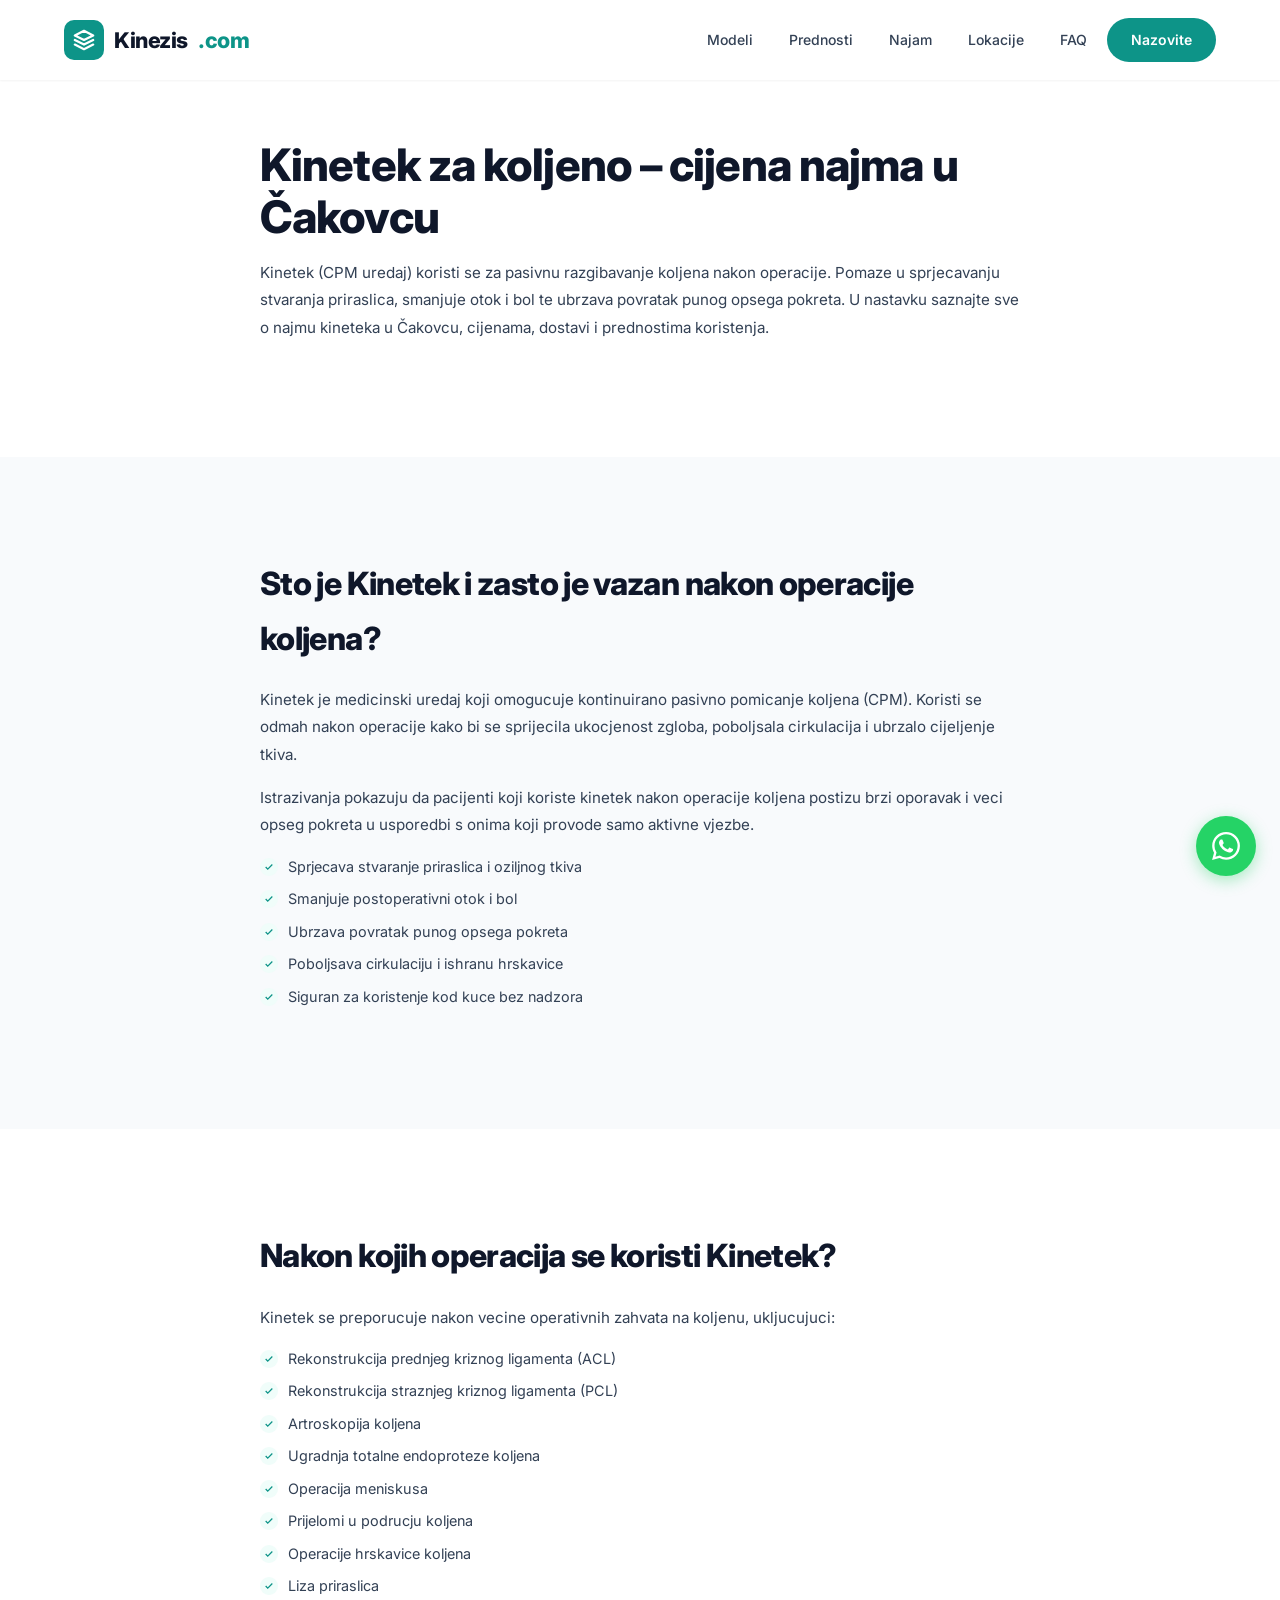
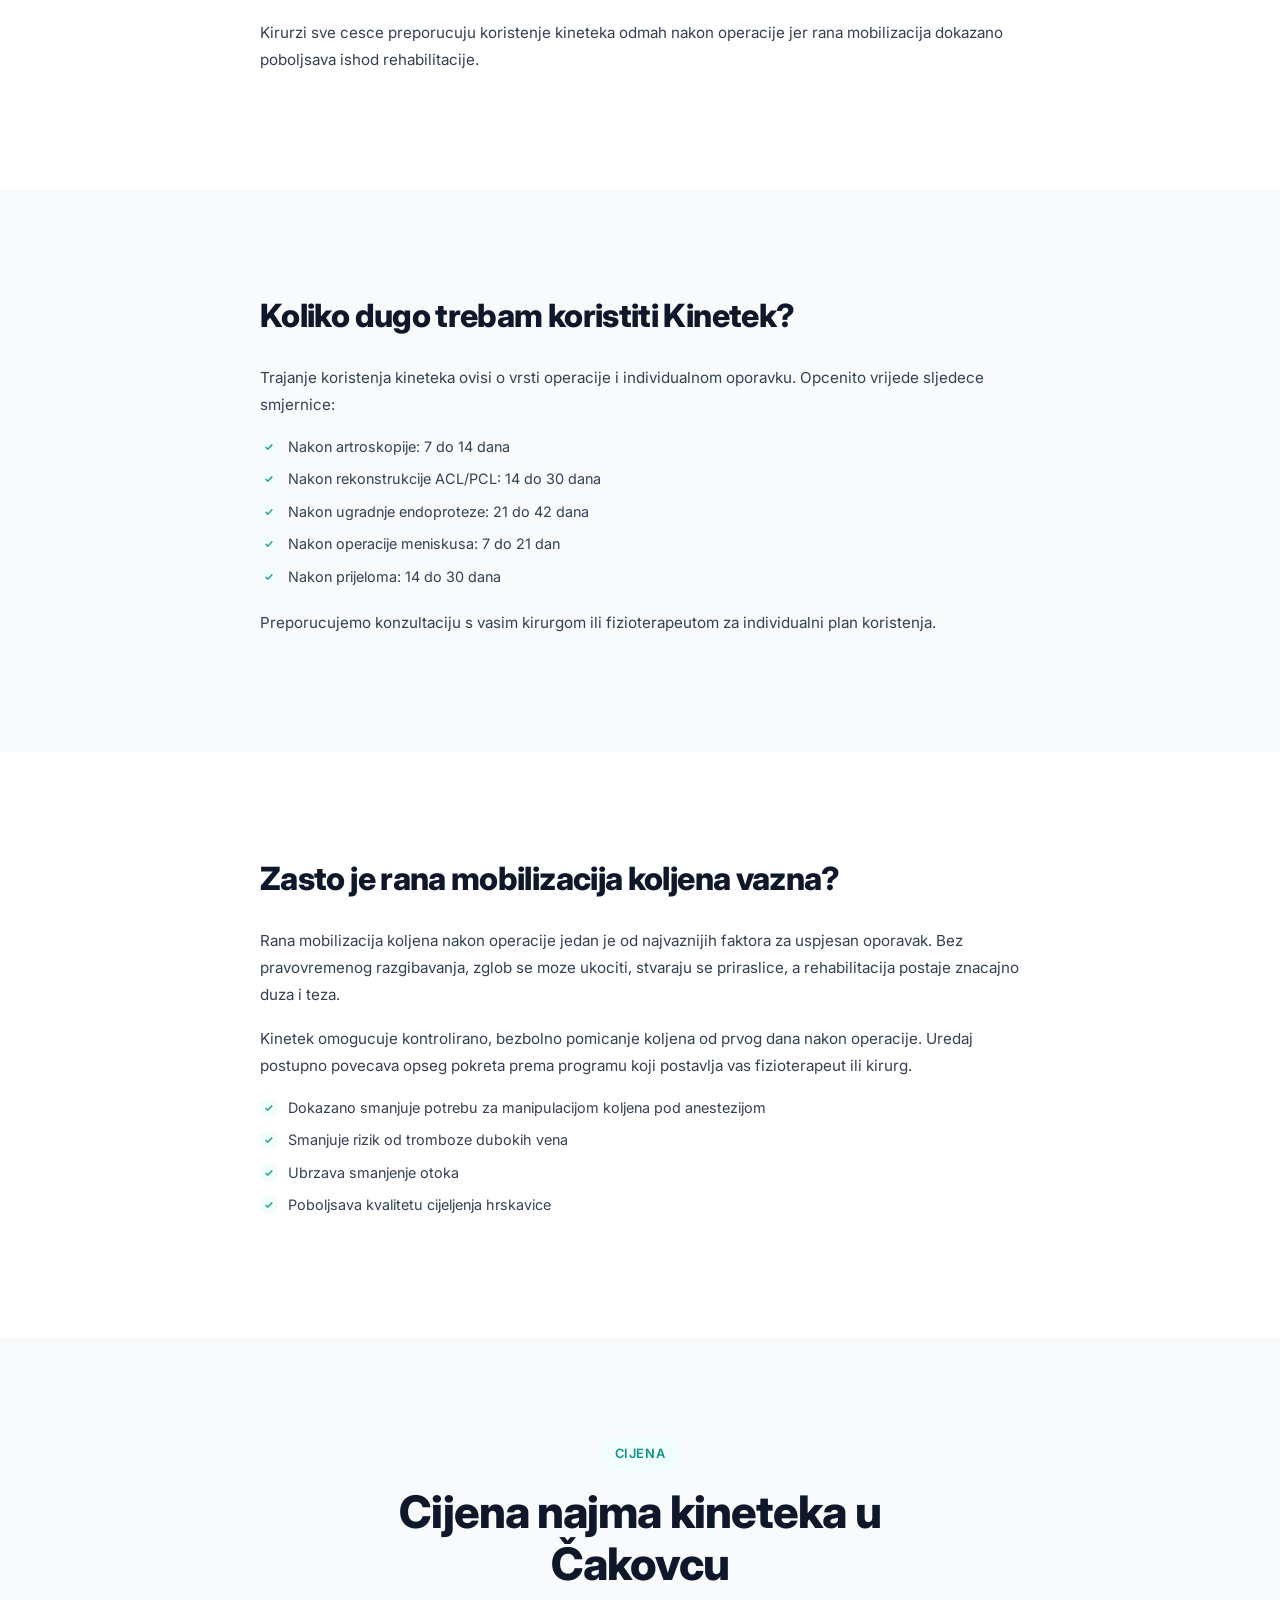
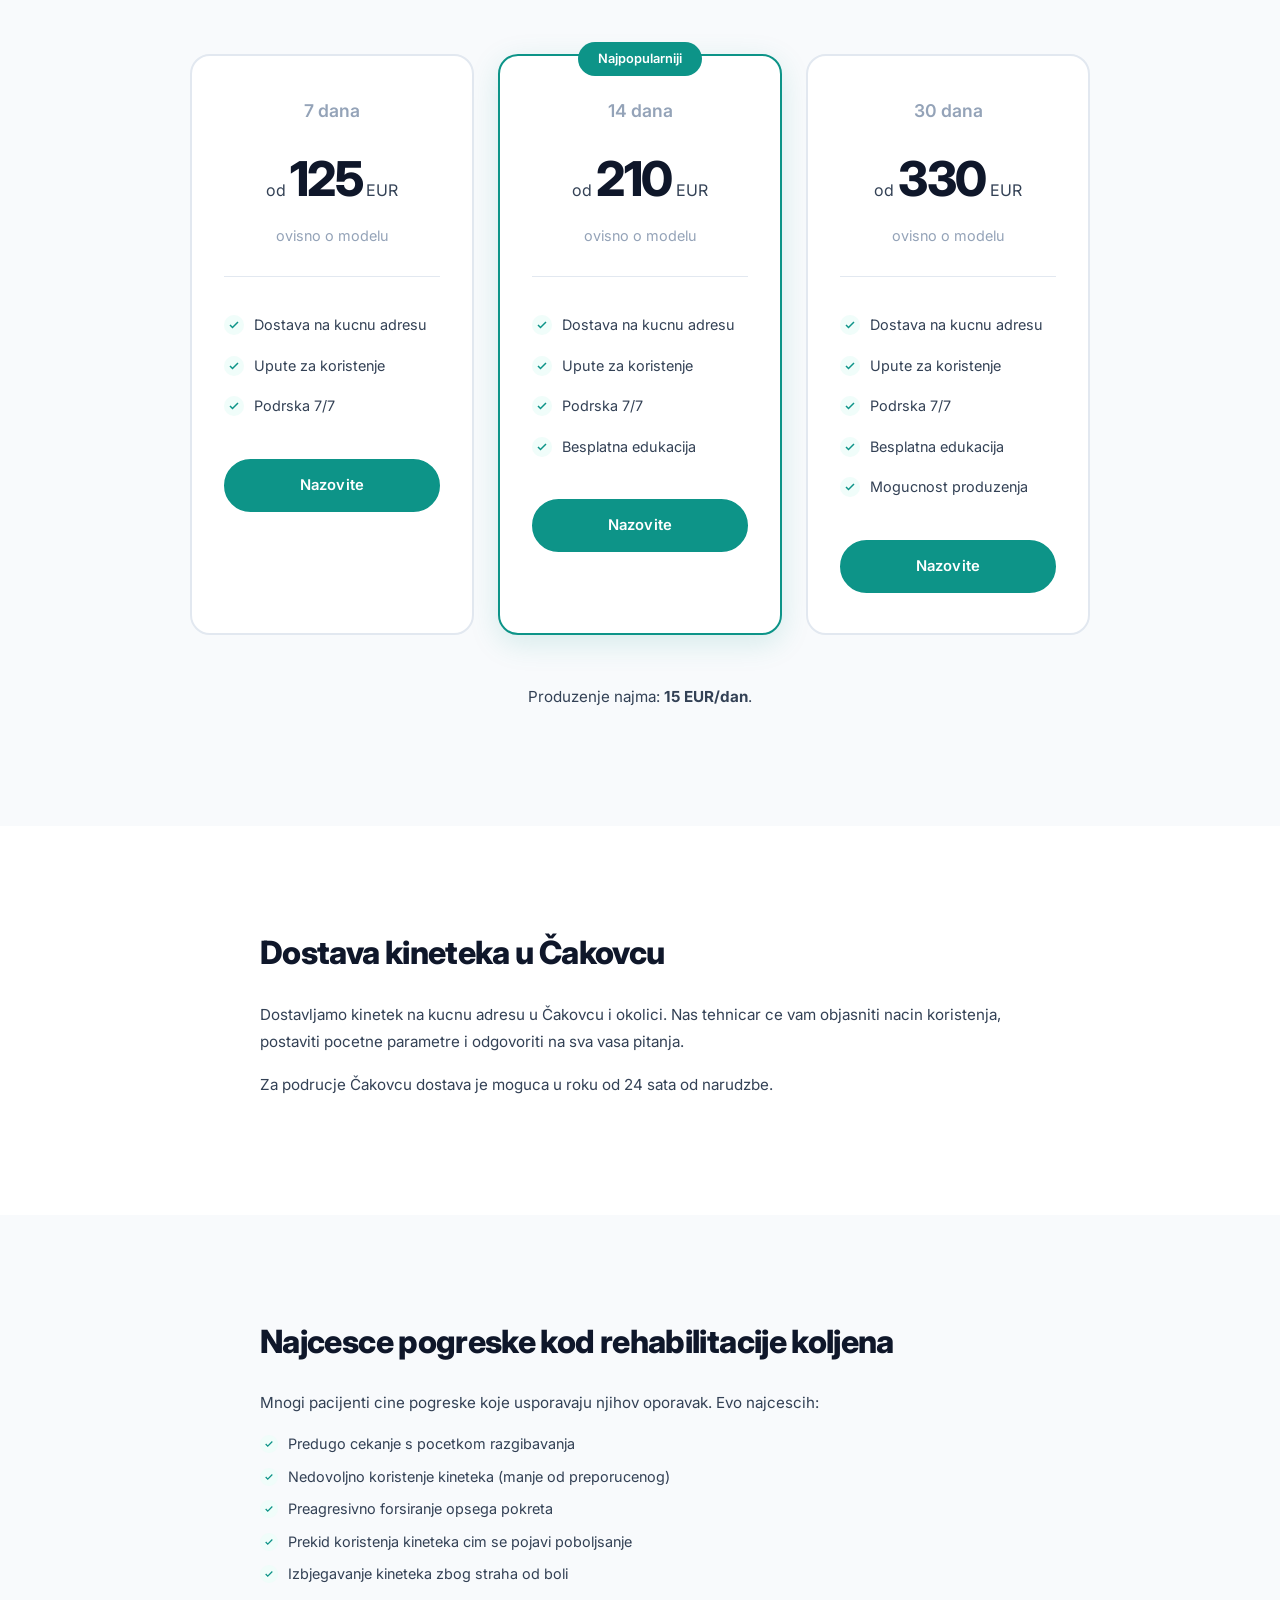
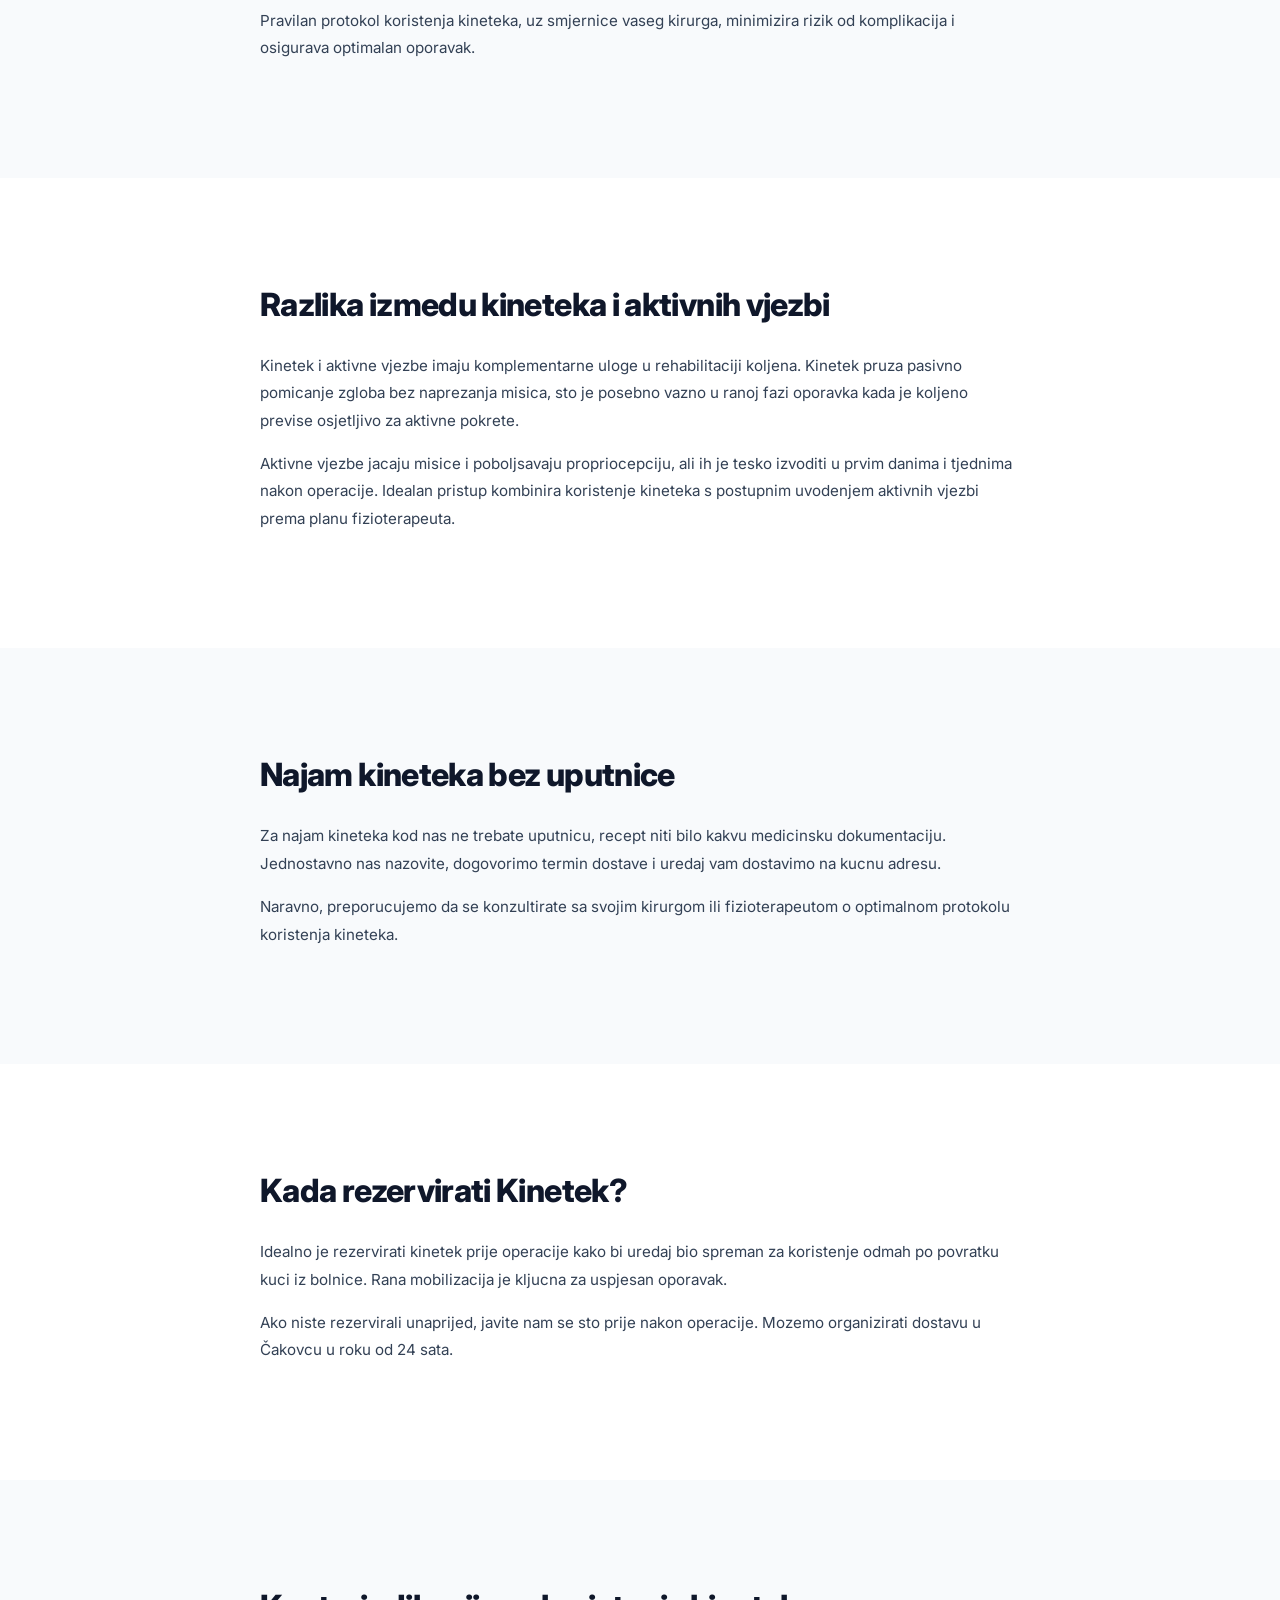
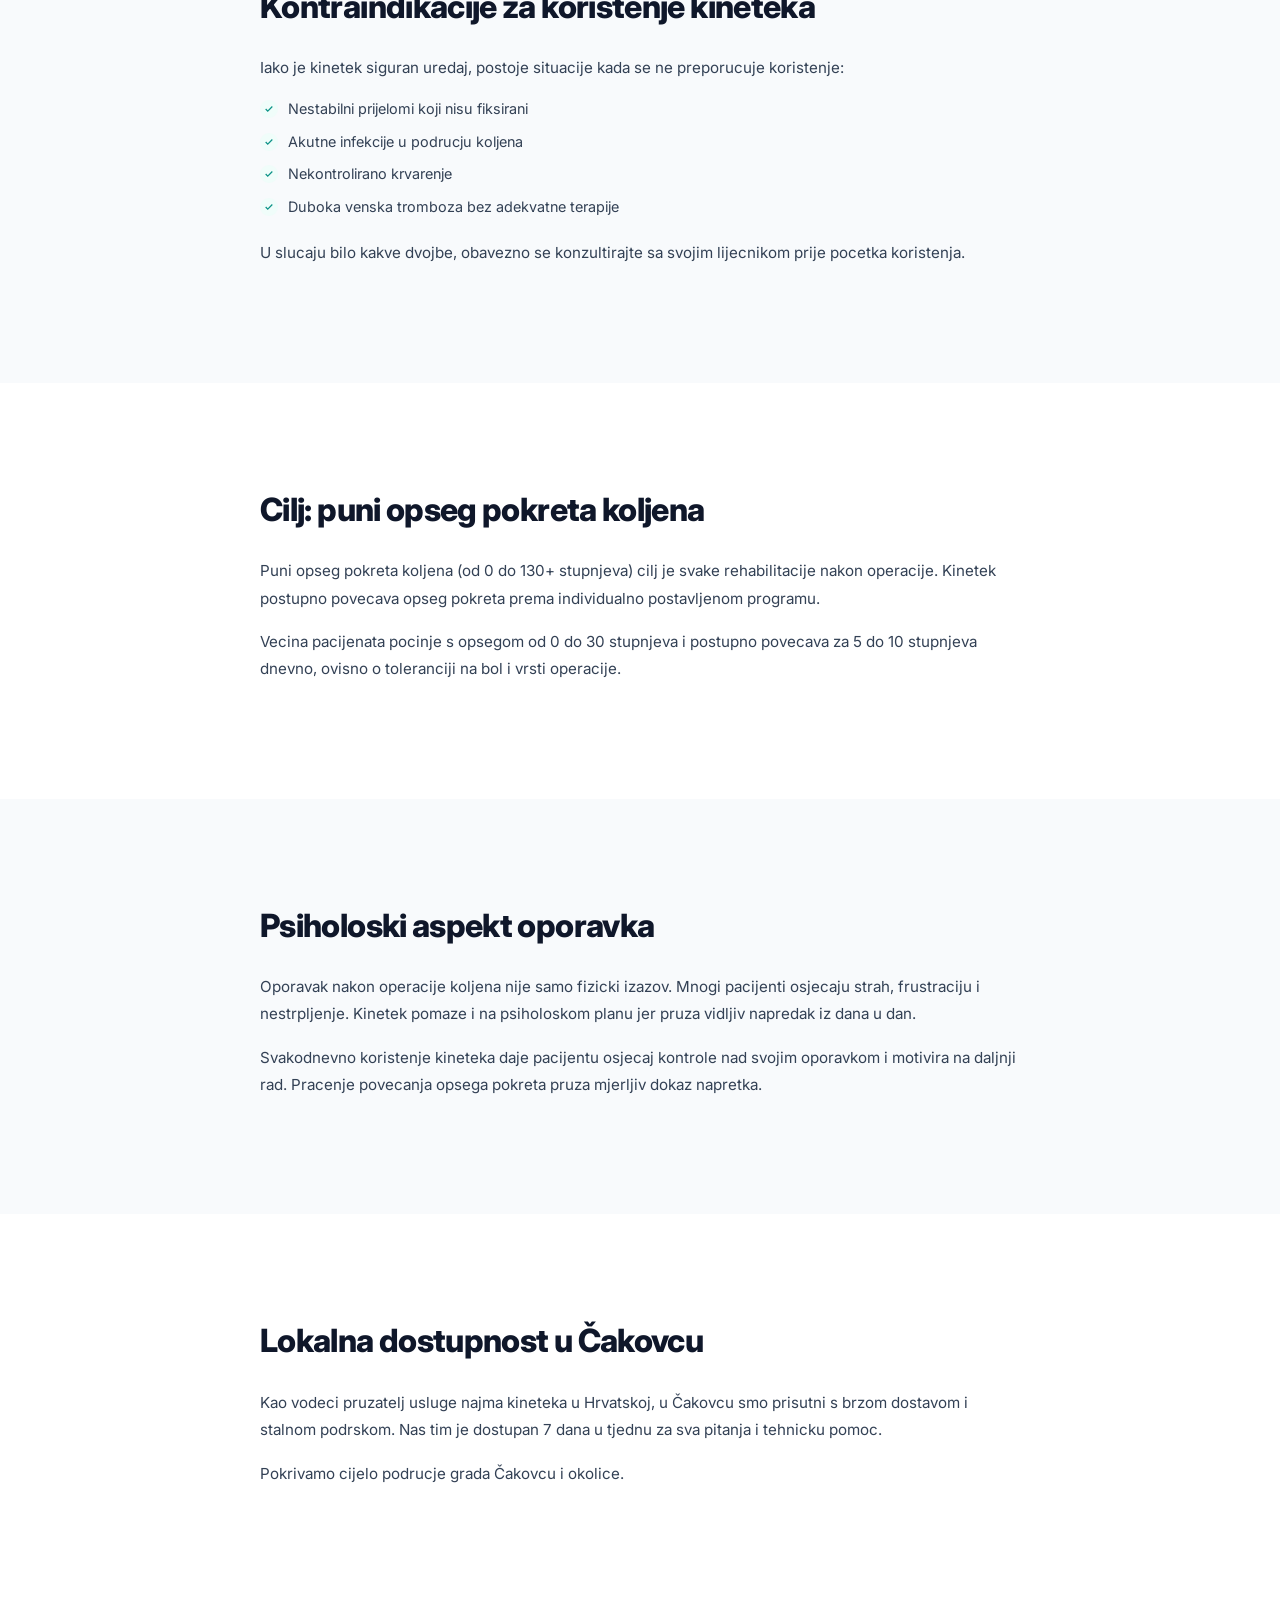
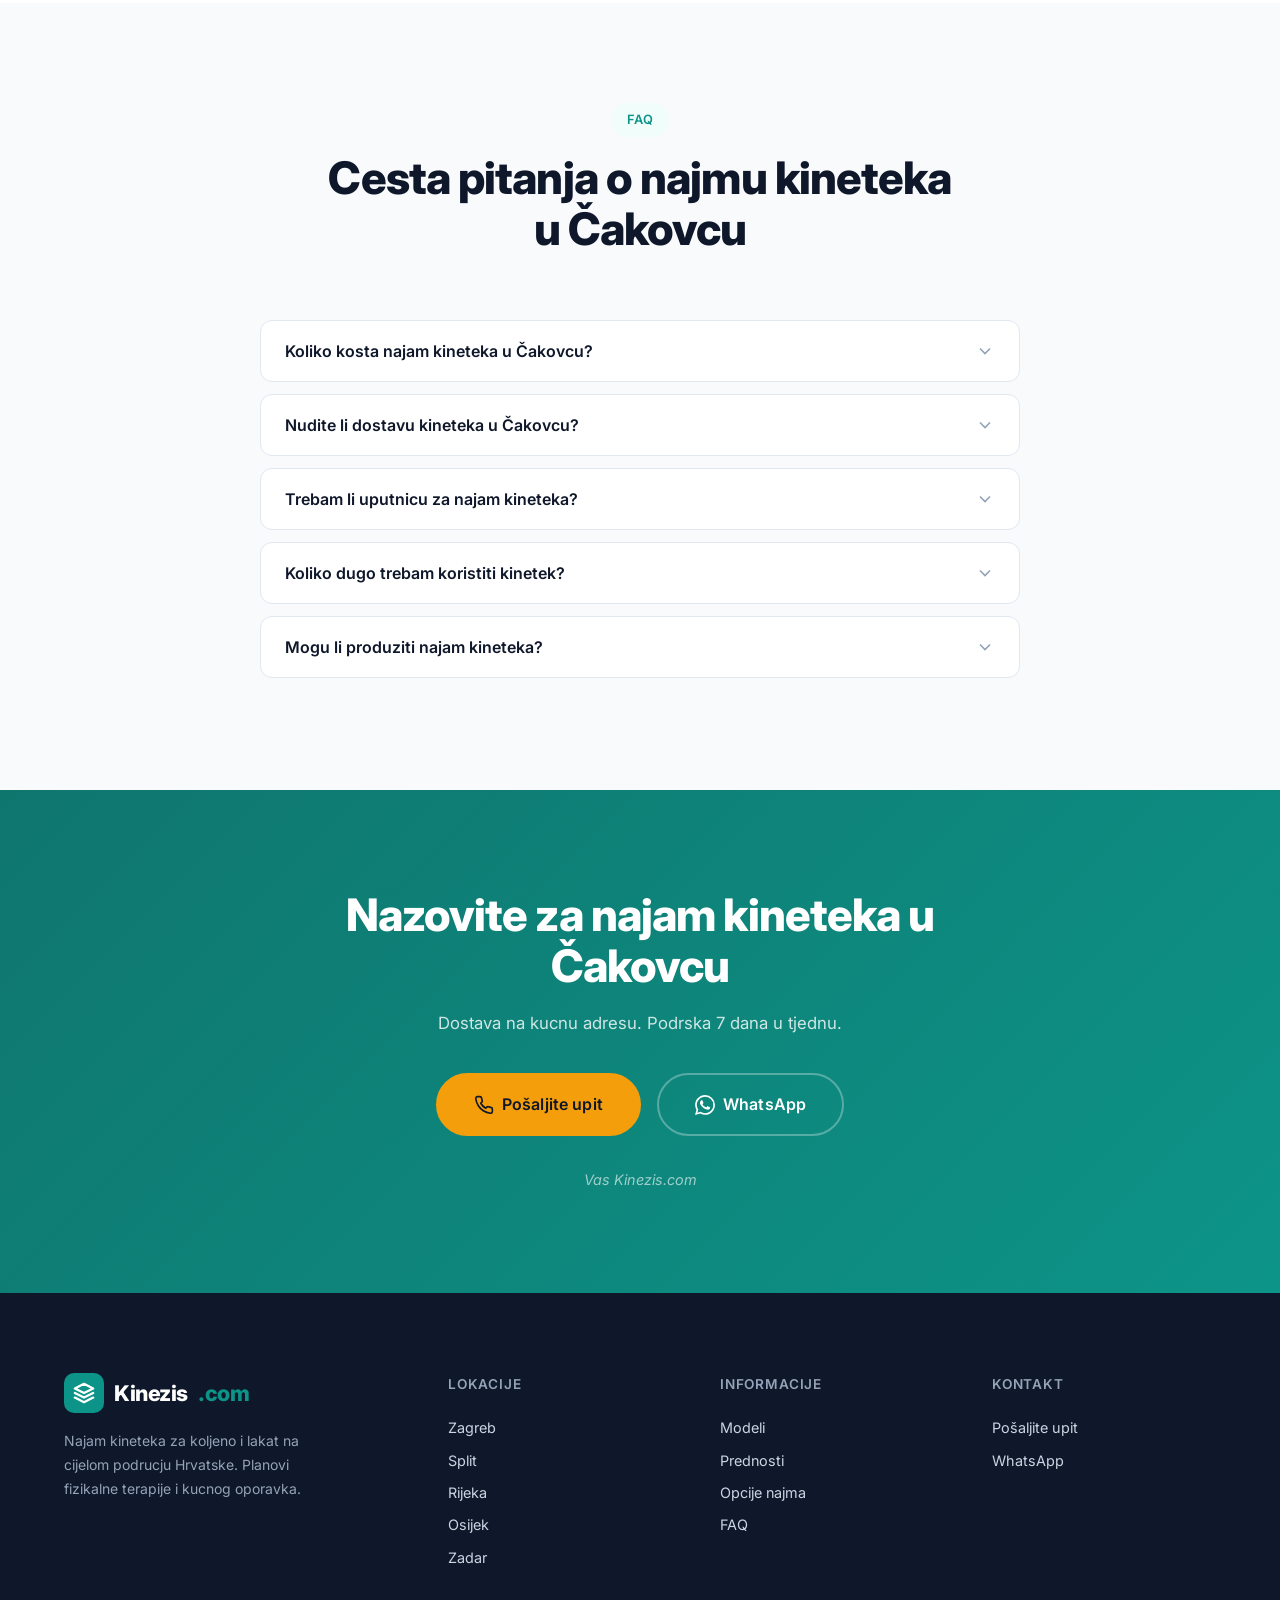
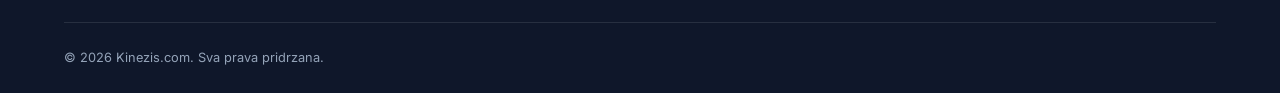
==== commit a6313dae: "Ukloni telefonske brojeve - bit ce dodani kasnije" ====
--- a/najam-kineteka-cakovec/index.html
+++ b/najam-kineteka-cakovec/index.html
@@ -53,7 +53,7 @@
     <noscript><link rel="stylesheet" href="/style.css"></noscript>
 
     <script type="application/ld+json">
-    {"@context":"https://schema.org","@type":"LocalBusiness","name":"Kinezis.com","description":"Najam kineteka za koljeno u Čakovcu. Dostava na kucnu adresu.","url":"https://kinezis.com/najam-kineteka-cakovec/","telephone":"+385952005701","address":{"@type":"PostalAddress","addressLocality":"Čakovcu","addressCountry":"HR"},"areaServed":{"@type":"City","name":"Čakovec"},"priceRange":"125-330 EUR","aggregateRating":{"@type":"AggregateRating","ratingValue":"4.9","reviewCount":"300","bestRating":"5"}}
+    {"@context":"https://schema.org","@type":"LocalBusiness","name":"Kinezis.com","description":"Najam kineteka za koljeno u Čakovcu. Dostava na kucnu adresu.","url":"https://kinezis.com/najam-kineteka-cakovec/","address":{"@type":"PostalAddress","addressLocality":"Čakovcu","addressCountry":"HR"},"areaServed":{"@type":"City","name":"Čakovec"},"priceRange":"125-330 EUR","aggregateRating":{"@type":"AggregateRating","ratingValue":"4.9","reviewCount":"300","bestRating":"5"}}
     </script>
     <script type="application/ld+json">
     {"@context":"https://schema.org","@type":"FAQPage","mainEntity":[{"@type":"Question","name":"Koliko kosta najam kineteka u Čakovcu?","acceptedAnswer":{"@type":"Answer","text":"125 EUR za 7 dana, 210 EUR za 14 dana i 330 EUR za 30 dana."}},{"@type":"Question","name":"Nudite li dostavu kineteka u Čakovcu?","acceptedAnswer":{"@type":"Answer","text":"Da, dostavljamo kinetek na kucnu adresu u Čakovcu i okolici."}},{"@type":"Question","name":"Trebam li uputnicu za najam kineteka?","acceptedAnswer":{"@type":"Answer","text":"Ne, uputnica nije potrebna. Kinetek mozete iznajmiti direktno bez uputnice ili recepta."}},{"@type":"Question","name":"Mogu li produziti najam kineteka?","acceptedAnswer":{"@type":"Answer","text":"Da, produzenje najma iznosi 15 EUR po danu."}}]}
@@ -74,7 +74,7 @@
                     <a href="/#najam">Najam</a>
                     <a href="/#lokacije">Lokacije</a>
                     <a href="/#faq">FAQ</a>
-                    <a href="tel:+385952005701" class="nav__cta">Nazovite</a>
+                    <a href="#kontakt" class="nav__cta">Nazovite</a>
                 </nav>
                 <button class="hamburger" id="hamburger" aria-label="Izbornik"><span></span><span></span><span></span></button>
             </div>
@@ -177,7 +177,7 @@
                         <li>Upute za koristenje</li>
                         <li>Podrska 7/7</li>
                     </ul>
-                    <a href="tel:+385952005701" class="btn btn--primary btn--full">Nazovite</a>
+                    <a href="#kontakt" class="btn btn--primary btn--full">Nazovite</a>
                 </div>
                 <div class="pricing__card pricing__card--popular">
                     <div class="pricing__badge">Najpopularniji</div>
@@ -190,7 +190,7 @@
                         <li>Podrska 7/7</li>
                         <li>Besplatna edukacija</li>
                     </ul>
-                    <a href="tel:+385952005701" class="btn btn--primary btn--full">Nazovite</a>
+                    <a href="#kontakt" class="btn btn--primary btn--full">Nazovite</a>
                 </div>
                 <div class="pricing__card">
                     <div class="pricing__duration">30 dana</div>
@@ -203,7 +203,7 @@
                         <li>Besplatna edukacija</li>
                         <li>Mogucnost produzenja</li>
                     </ul>
-                    <a href="tel:+385952005701" class="btn btn--primary btn--full">Nazovite</a>
+                    <a href="#kontakt" class="btn btn--primary btn--full">Nazovite</a>
                 </div>
             </div>
             <div class="article article--center">
@@ -337,11 +337,11 @@
                 <h2 class="section__title section__title--light">Nazovite za najam kineteka u Čakovcu</h2>
                 <p class="cta__subtitle">Dostava na kucnu adresu. Podrska 7 dana u tjednu.</p>
                 <div class="cta__actions">
-                    <a href="tel:+385952005701" class="btn btn--accent btn--lg">
+                    <a href="#kontakt" class="btn btn--accent btn--lg">
                         <svg width="20" height="20" viewBox="0 0 24 24" fill="none" stroke="currentColor" stroke-width="2" stroke-linecap="round" stroke-linejoin="round"><path d="M22 16.92v3a2 2 0 01-2.18 2 19.79 19.79 0 01-8.63-3.07 19.5 19.5 0 01-6-6 19.79 19.79 0 01-3.07-8.67A2 2 0 014.11 2h3a2 2 0 012 1.72c.127.96.361 1.903.7 2.81a2 2 0 01-.45 2.11L8.09 9.91a16 16 0 006 6l1.27-1.27a2 2 0 012.11-.45c.907.339 1.85.573 2.81.7A2 2 0 0122 16.92z"/></svg>
-                        +385 95 200 5701
+                        Pošaljite upit
                     </a>
-                    <a href="https://wa.me/385923238233" class="btn btn--outline btn--lg" style="border-color:rgba(255,255,255,.3);color:white" target="_blank" rel="noopener">
+                    <a href="#kontakt" class="btn btn--outline btn--lg" style="border-color:rgba(255,255,255,.3);color:white" target="_blank" rel="noopener">
                         <svg width="20" height="20" viewBox="0 0 24 24" fill="currentColor"><path d="M17.472 14.382c-.297-.149-1.758-.867-2.03-.967-.273-.099-.471-.148-.67.15-.197.297-.767.966-.94 1.164-.173.199-.347.223-.644.075-.297-.15-1.255-.463-2.39-1.475-.883-.788-1.48-1.761-1.653-2.059-.173-.297-.018-.458.13-.606.134-.133.298-.347.446-.52.149-.174.198-.298.298-.497.099-.198.05-.371-.025-.52-.075-.149-.669-1.612-.916-2.207-.242-.579-.487-.5-.669-.51-.173-.008-.371-.01-.57-.01-.198 0-.52.074-.792.372-.272.297-1.04 1.016-1.04 2.479 0 1.462 1.065 2.875 1.213 3.074.149.198 2.096 3.2 5.077 4.487.709.306 1.262.489 1.694.625.712.227 1.36.195 1.871.118.571-.085 1.758-.719 2.006-1.413.248-.694.248-1.289.173-1.413-.074-.124-.272-.198-.57-.347m-5.421 7.403h-.004a9.87 9.87 0 01-5.031-1.378l-.361-.214-3.741.982.998-3.648-.235-.374a9.86 9.86 0 01-1.51-5.26c.001-5.45 4.436-9.884 9.888-9.884 2.64 0 5.122 1.03 6.988 2.898a9.825 9.825 0 012.893 6.994c-.003 5.45-4.437 9.884-9.885 9.884m8.413-18.297A11.815 11.815 0 0012.05 0C5.495 0 .16 5.335.157 11.892c0 2.096.547 4.142 1.588 5.945L.057 24l6.305-1.654a11.882 11.882 0 005.683 1.448h.005c6.554 0 11.89-5.335 11.893-11.893a11.821 11.821 0 00-3.48-8.413z"/></svg>
                         WhatsApp
                     </a>
@@ -360,14 +360,14 @@
                 </div>
                 <div class="footer__col"><h4>Lokacije</h4><a href="/najam-kineteka-zagreb/">Zagreb</a><a href="/najam-kineteka-split/">Split</a><a href="/najam-kineteka-rijeka/">Rijeka</a><a href="/najam-kineteka-osijek/">Osijek</a><a href="/najam-kineteka-zadar/">Zadar</a></div>
                 <div class="footer__col"><h4>Informacije</h4><a href="/#modeli">Modeli</a><a href="/#prednosti">Prednosti</a><a href="/#najam">Opcije najma</a><a href="/#faq">FAQ</a></div>
-                <div class="footer__col"><h4>Kontakt</h4><a href="tel:+385952005701">+385 95 200 5701</a><a href="https://wa.me/385923238233" target="_blank" rel="noopener">WhatsApp</a></div>
+                <div class="footer__col"><h4>Kontakt</h4><a href="#kontakt">Pošaljite upit</a><a href="#kontakt" target="_blank" rel="noopener">WhatsApp</a></div>
             </div>
             <div class="footer__bottom"><p>&copy; 2026 Kinezis.com. Sva prava pridrzana.</p></div>
         </div>
     </footer>
 
-    <a href="https://wa.me/385923238233" class="whatsapp-float" target="_blank" rel="noopener" aria-label="WhatsApp"><svg width="28" height="28" viewBox="0 0 24 24" fill="white"><path d="M17.472 14.382c-.297-.149-1.758-.867-2.03-.967-.273-.099-.471-.148-.67.15-.197.297-.767.966-.94 1.164-.173.199-.347.223-.644.075-.297-.15-1.255-.463-2.39-1.475-.883-.788-1.48-1.761-1.653-2.059-.173-.297-.018-.458.13-.606.134-.133.298-.347.446-.52.149-.174.198-.298.298-.497.099-.198.05-.371-.025-.52-.075-.149-.669-1.612-.916-2.207-.242-.579-.487-.5-.669-.51-.173-.008-.371-.01-.57-.01-.198 0-.52.074-.792.372-.272.297-1.04 1.016-1.04 2.479 0 1.462 1.065 2.875 1.213 3.074.149.198 2.096 3.2 5.077 4.487.709.306 1.262.489 1.694.625.712.227 1.36.195 1.871.118.571-.085 1.758-.719 2.006-1.413.248-.694.248-1.289.173-1.413-.074-.124-.272-.198-.57-.347m-5.421 7.403h-.004a9.87 9.87 0 01-5.031-1.378l-.361-.214-3.741.982.998-3.648-.235-.374a9.86 9.86 0 01-1.51-5.26c.001-5.45 4.436-9.884 9.888-9.884 2.64 0 5.122 1.03 6.988 2.898a9.825 9.825 0 012.893 6.994c-.003 5.45-4.437 9.884-9.885 9.884m8.413-18.297A11.815 11.815 0 0012.05 0C5.495 0 .16 5.335.157 11.892c0 2.096.547 4.142 1.588 5.945L.057 24l6.305-1.654a11.882 11.882 0 005.683 1.448h.005c6.554 0 11.89-5.335 11.893-11.893a11.821 11.821 0 00-3.48-8.413z"/></svg></a>
-    <a href="tel:+385952005701" class="phone-float" aria-label="Nazovite"><svg width="24" height="24" viewBox="0 0 24 24" fill="none" stroke="white" stroke-width="2" stroke-linecap="round" stroke-linejoin="round"><path d="M22 16.92v3a2 2 0 01-2.18 2 19.79 19.79 0 01-8.63-3.07 19.5 19.5 0 01-6-6 19.79 19.79 0 01-3.07-8.67A2 2 0 014.11 2h3a2 2 0 012 1.72c.127.96.361 1.903.7 2.81a2 2 0 01-.45 2.11L8.09 9.91a16 16 0 006 6l1.27-1.27a2 2 0 012.11-.45c.907.339 1.85.573 2.81.7A2 2 0 0122 16.92z"/></svg></a>
+    <a href="#kontakt" class="whatsapp-float" target="_blank" rel="noopener" aria-label="WhatsApp"><svg width="28" height="28" viewBox="0 0 24 24" fill="white"><path d="M17.472 14.382c-.297-.149-1.758-.867-2.03-.967-.273-.099-.471-.148-.67.15-.197.297-.767.966-.94 1.164-.173.199-.347.223-.644.075-.297-.15-1.255-.463-2.39-1.475-.883-.788-1.48-1.761-1.653-2.059-.173-.297-.018-.458.13-.606.134-.133.298-.347.446-.52.149-.174.198-.298.298-.497.099-.198.05-.371-.025-.52-.075-.149-.669-1.612-.916-2.207-.242-.579-.487-.5-.669-.51-.173-.008-.371-.01-.57-.01-.198 0-.52.074-.792.372-.272.297-1.04 1.016-1.04 2.479 0 1.462 1.065 2.875 1.213 3.074.149.198 2.096 3.2 5.077 4.487.709.306 1.262.489 1.694.625.712.227 1.36.195 1.871.118.571-.085 1.758-.719 2.006-1.413.248-.694.248-1.289.173-1.413-.074-.124-.272-.198-.57-.347m-5.421 7.403h-.004a9.87 9.87 0 01-5.031-1.378l-.361-.214-3.741.982.998-3.648-.235-.374a9.86 9.86 0 01-1.51-5.26c.001-5.45 4.436-9.884 9.888-9.884 2.64 0 5.122 1.03 6.988 2.898a9.825 9.825 0 012.893 6.994c-.003 5.45-4.437 9.884-9.885 9.884m8.413-18.297A11.815 11.815 0 0012.05 0C5.495 0 .16 5.335.157 11.892c0 2.096.547 4.142 1.588 5.945L.057 24l6.305-1.654a11.882 11.882 0 005.683 1.448h.005c6.554 0 11.89-5.335 11.893-11.893a11.821 11.821 0 00-3.48-8.413z"/></svg></a>
+    <a href="#kontakt" class="phone-float" aria-label="Nazovite"><svg width="24" height="24" viewBox="0 0 24 24" fill="none" stroke="white" stroke-width="2" stroke-linecap="round" stroke-linejoin="round"><path d="M22 16.92v3a2 2 0 01-2.18 2 19.79 19.79 0 01-8.63-3.07 19.5 19.5 0 01-6-6 19.79 19.79 0 01-3.07-8.67A2 2 0 014.11 2h3a2 2 0 012 1.72c.127.96.361 1.903.7 2.81a2 2 0 01-.45 2.11L8.09 9.91a16 16 0 006 6l1.27-1.27a2 2 0 012.11-.45c.907.339 1.85.573 2.81.7A2 2 0 0122 16.92z"/></svg></a>
 
     <script src="/script.js" defer></script>
 </body>
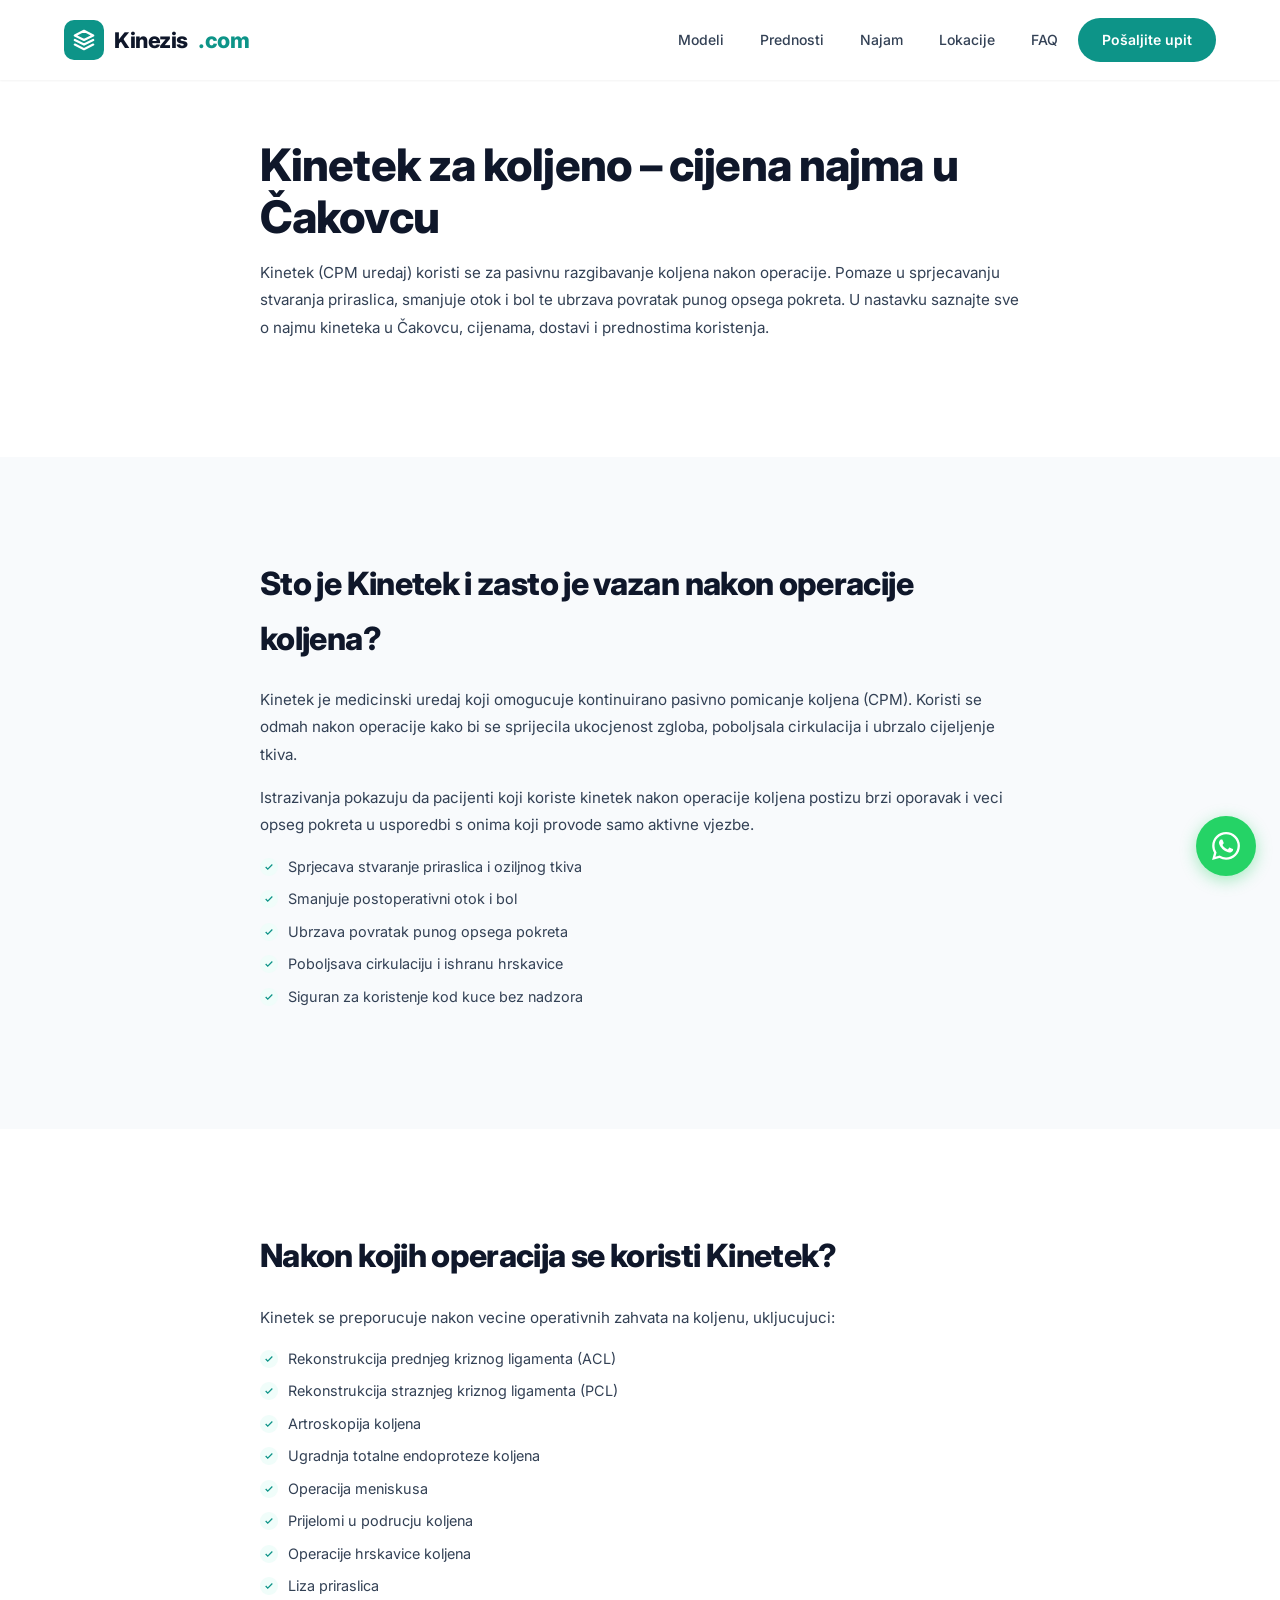
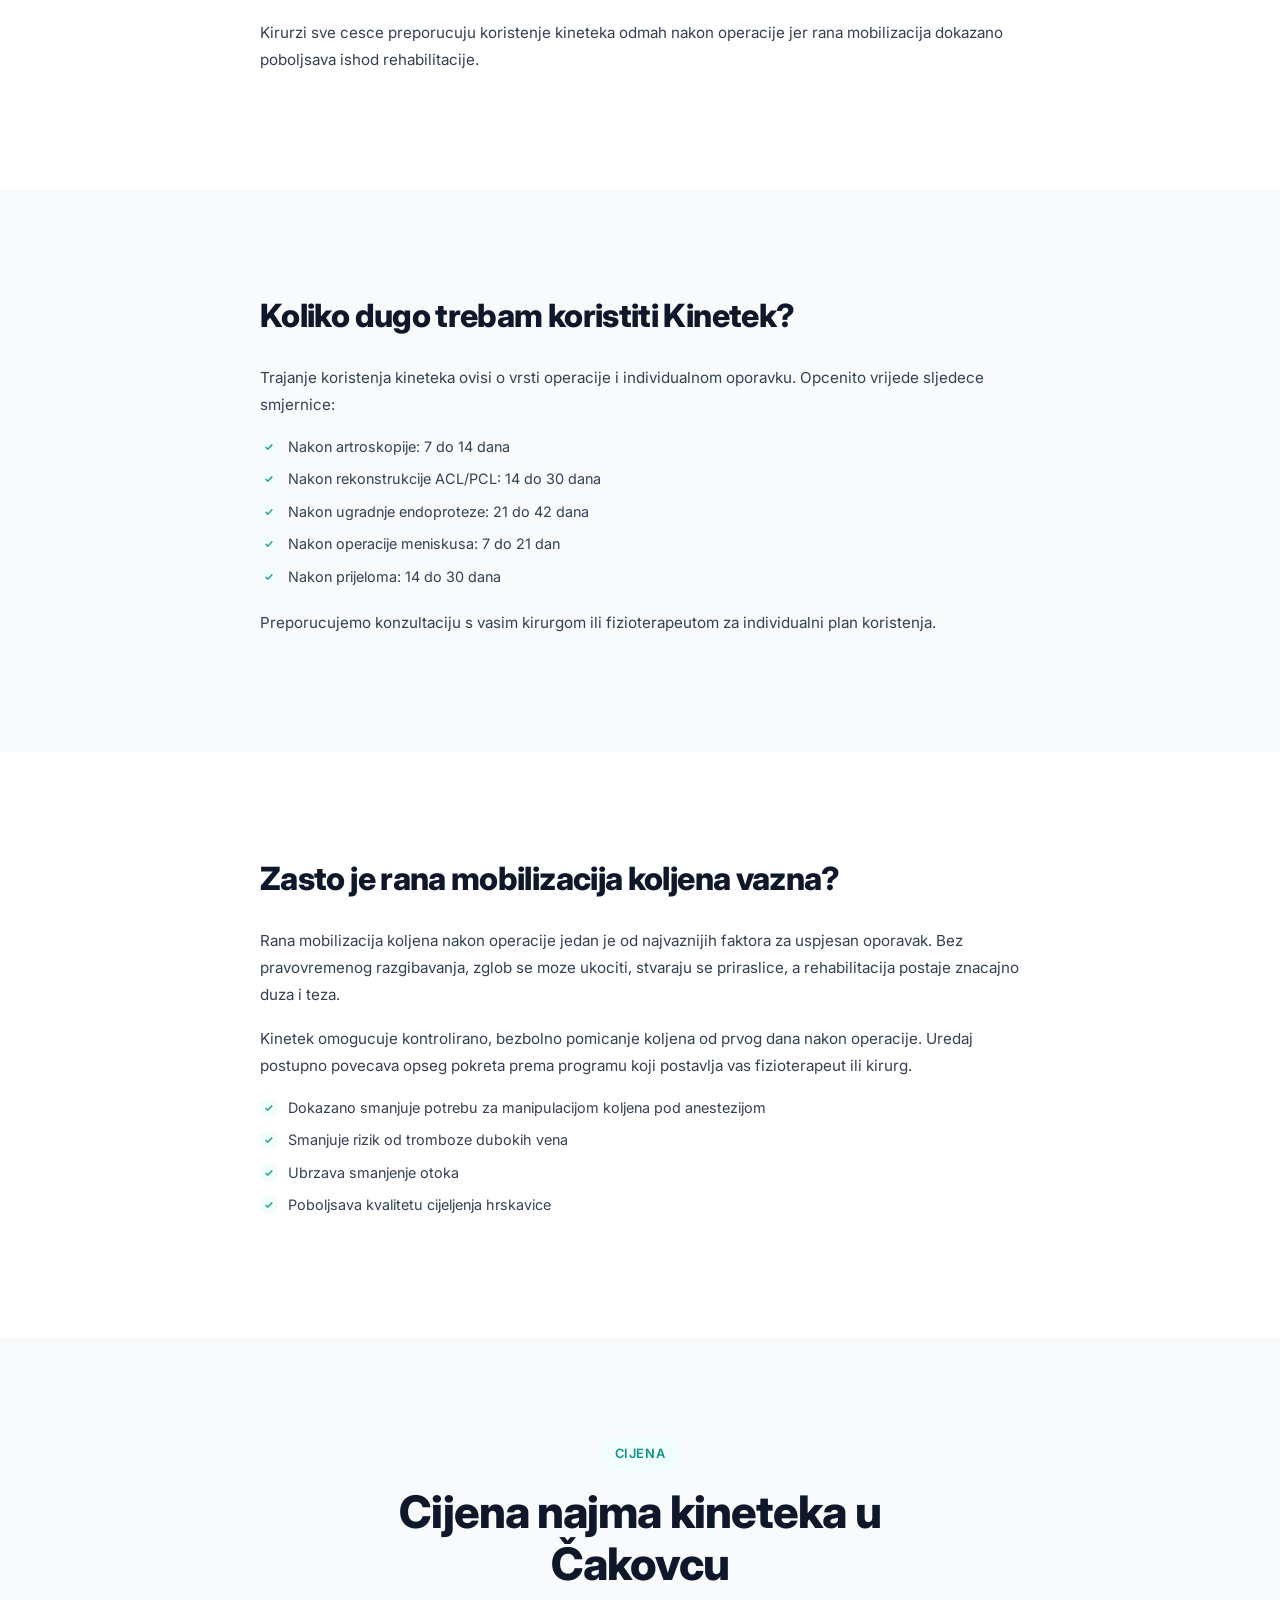
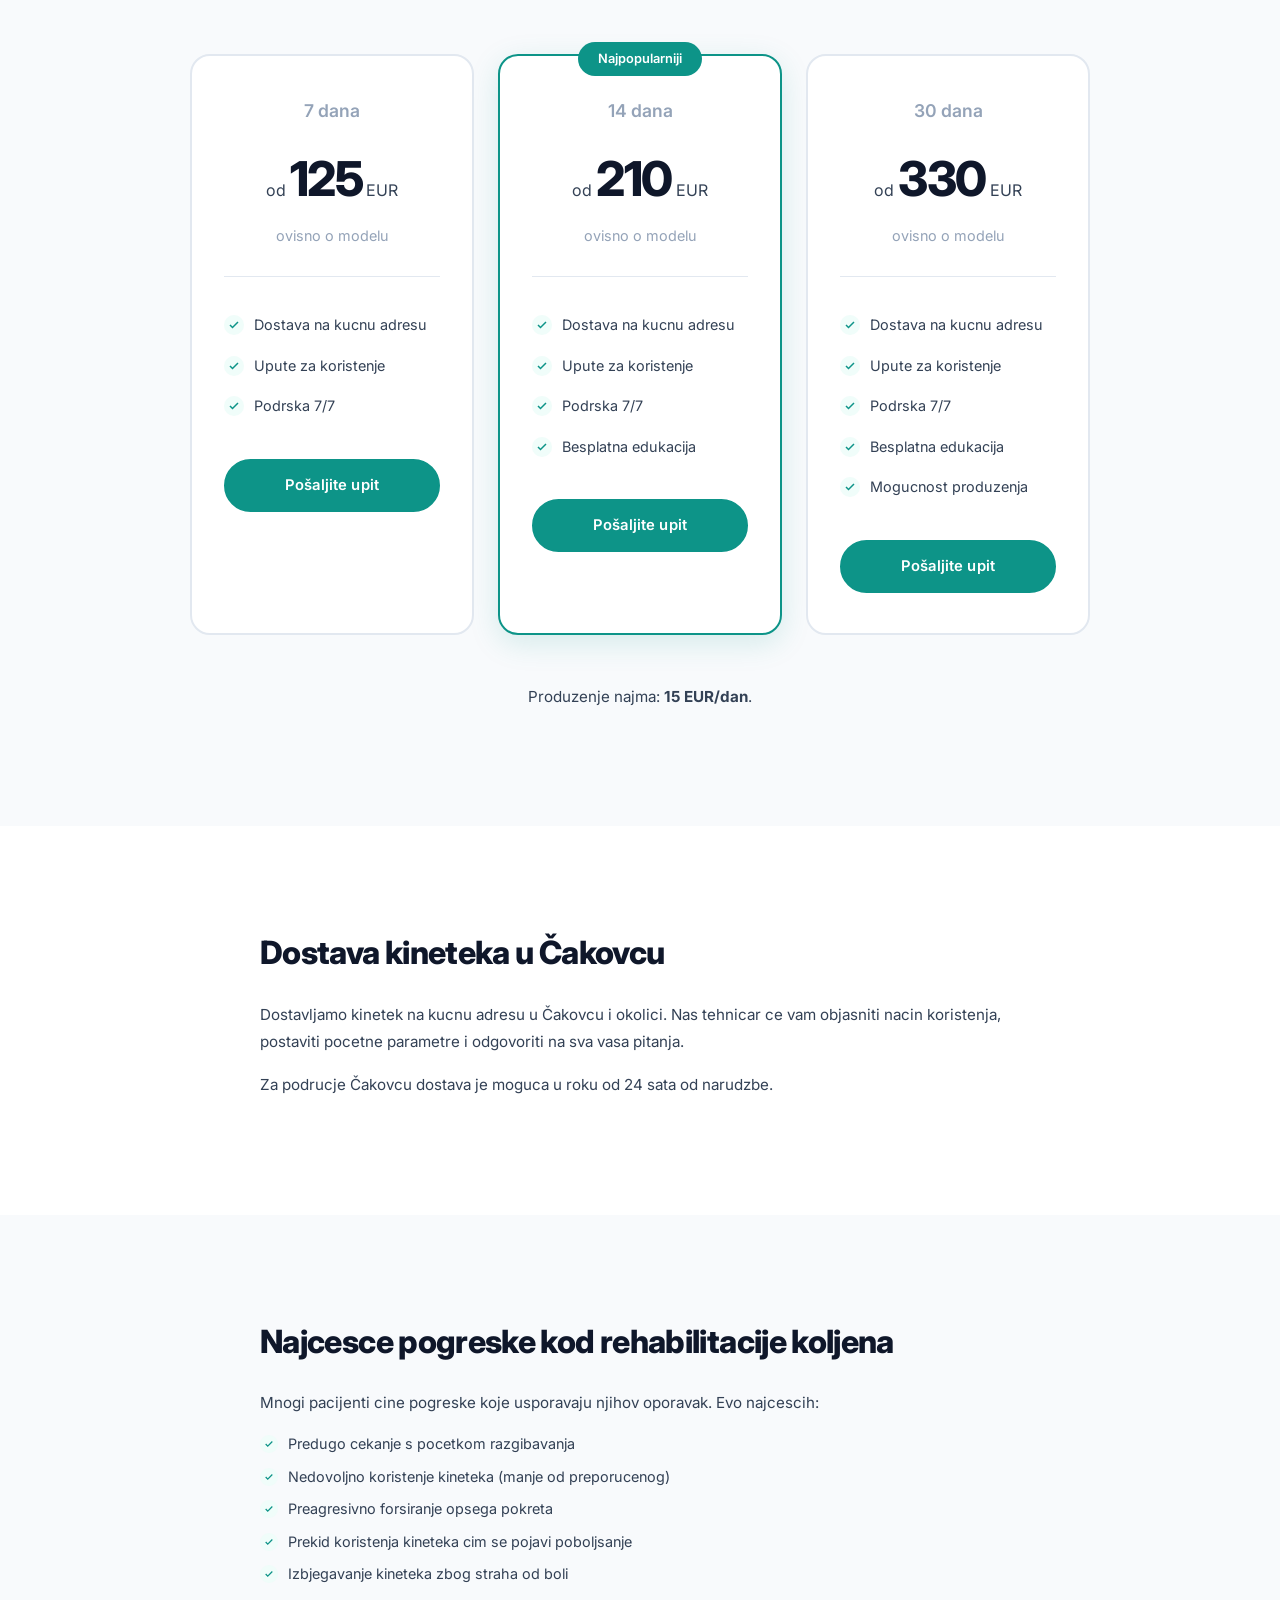
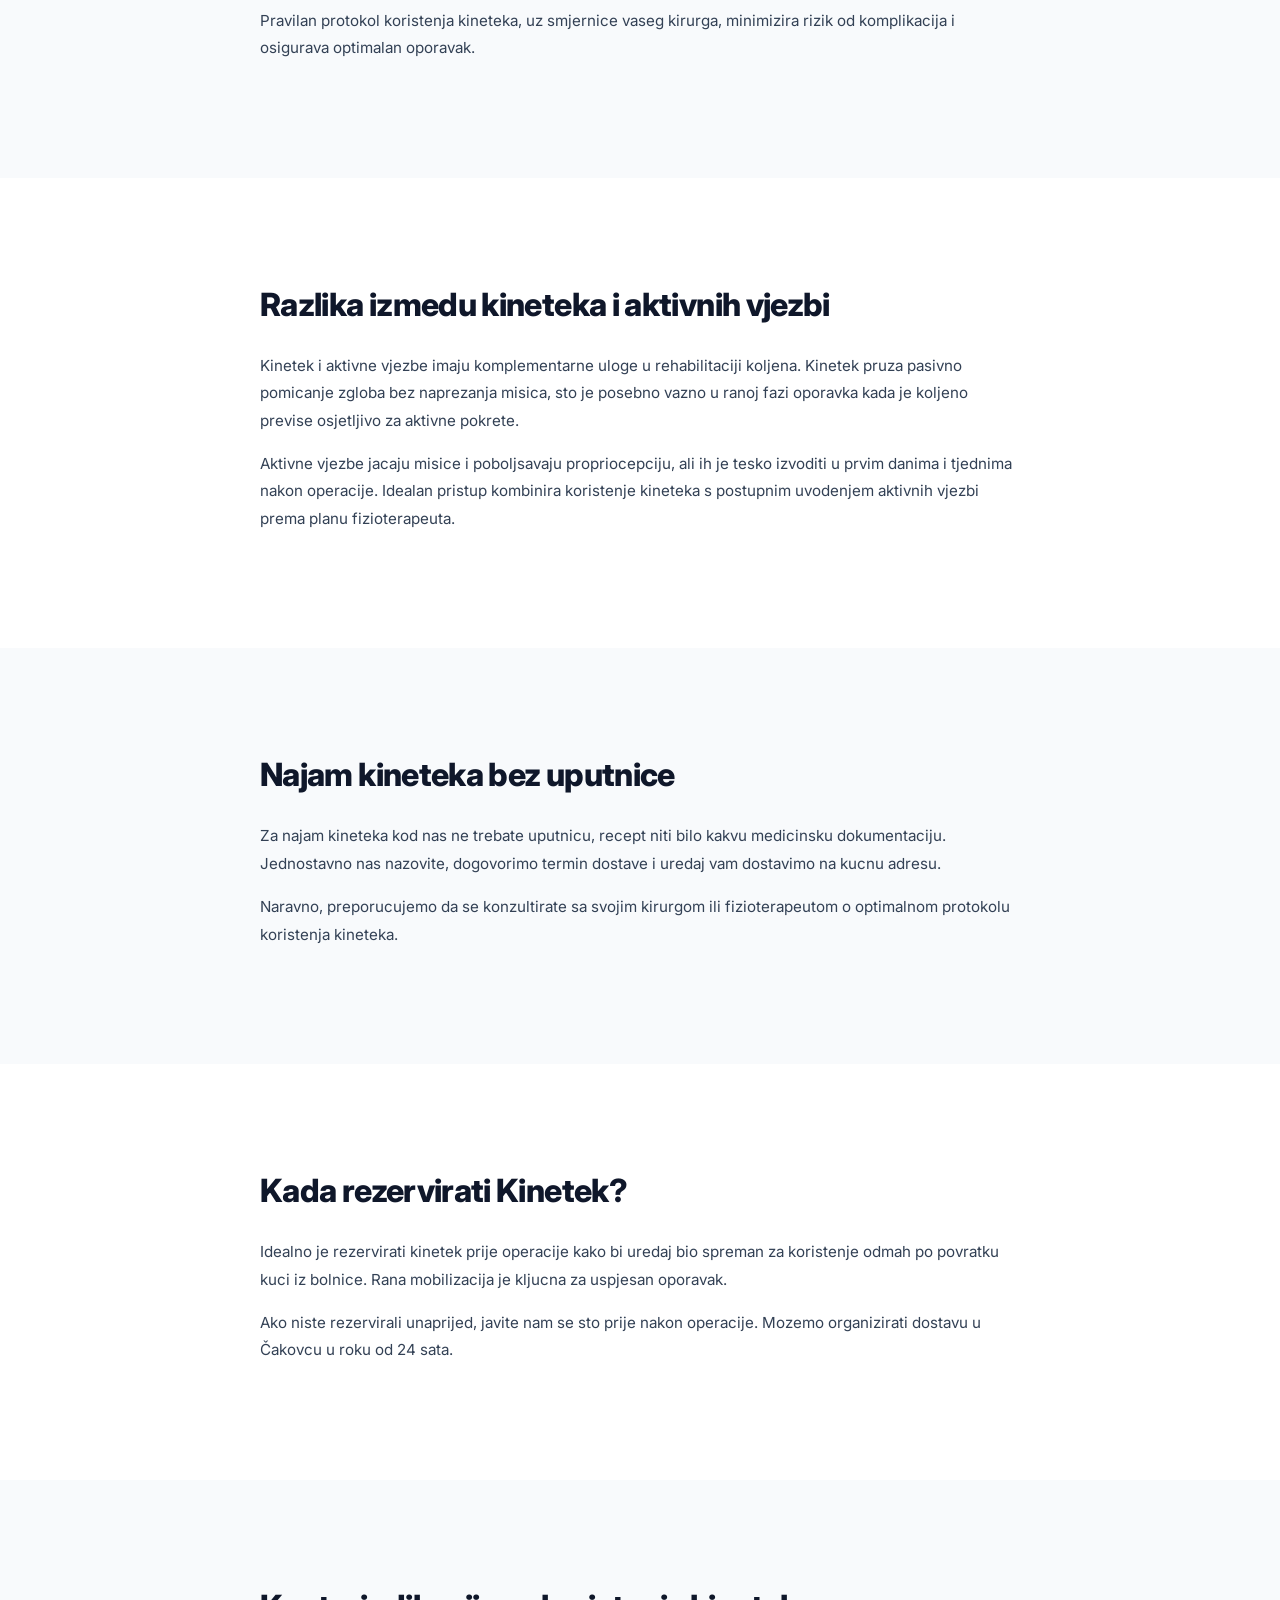
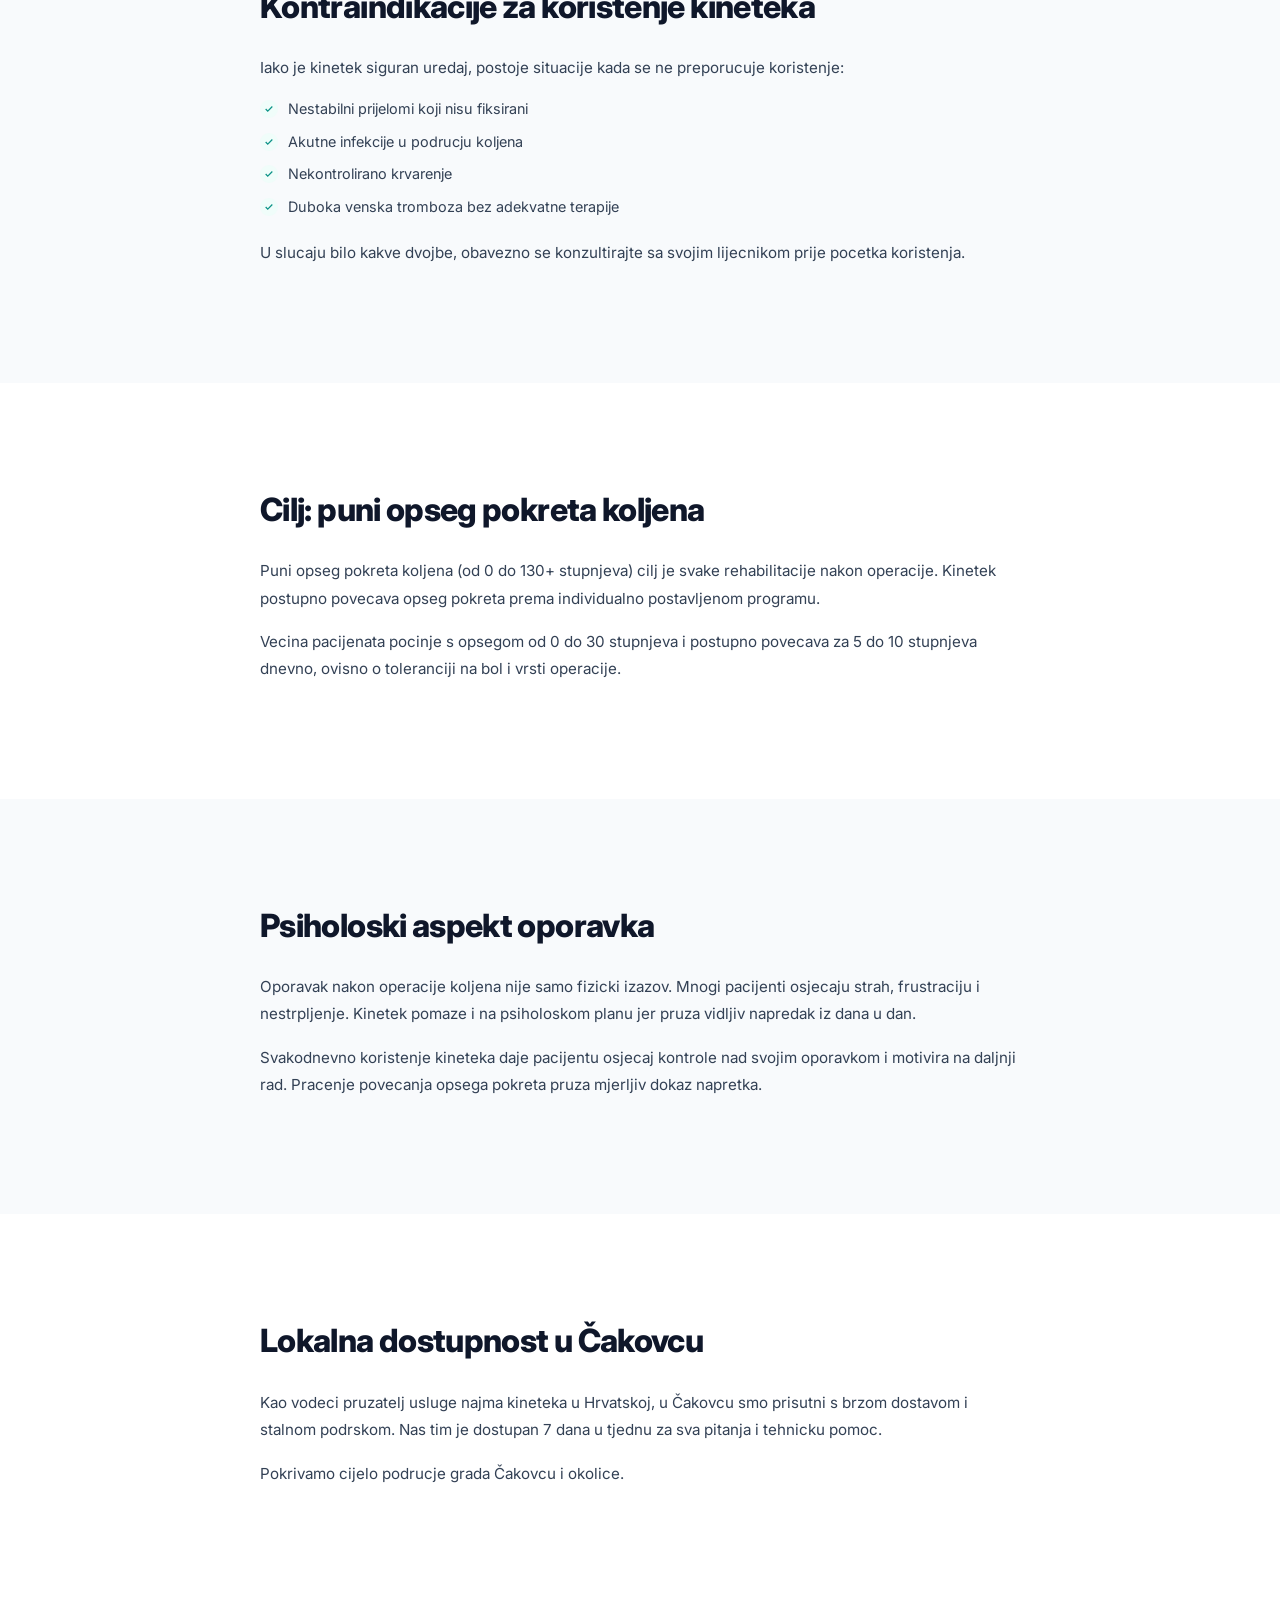
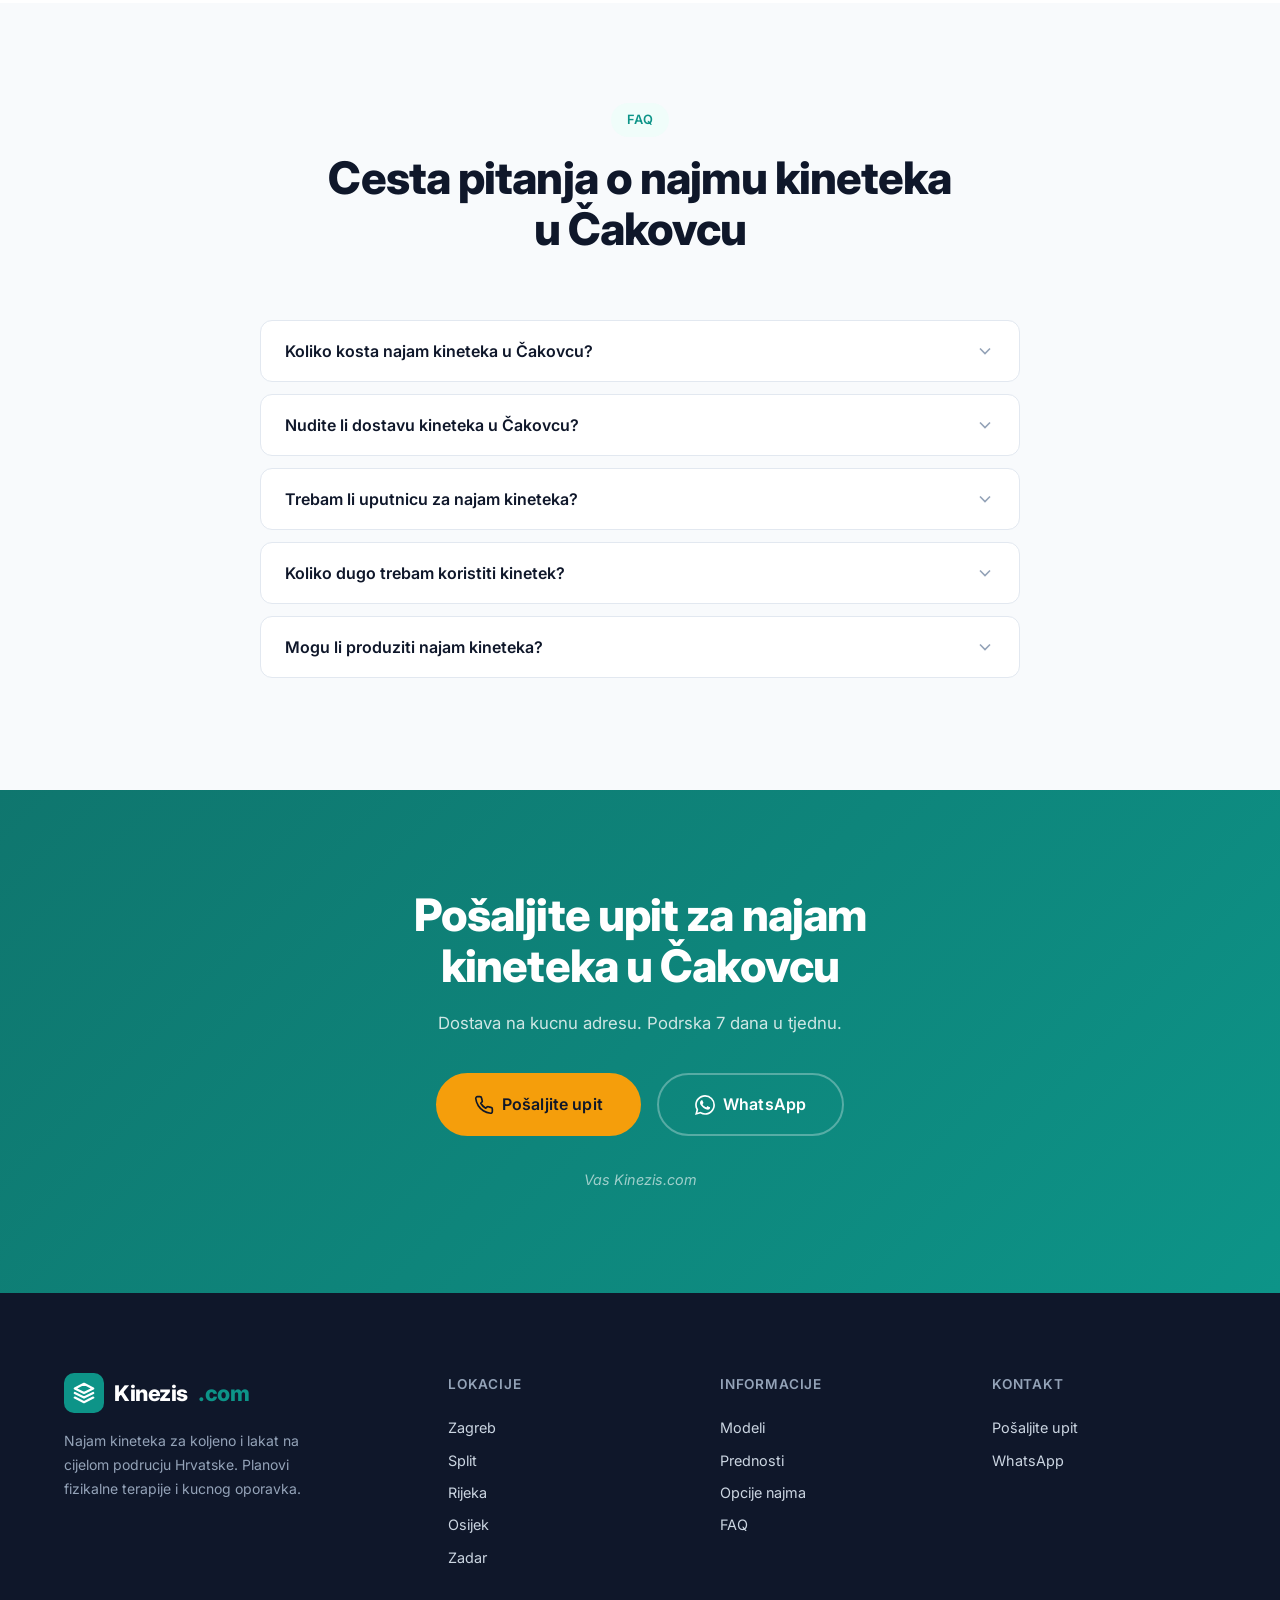
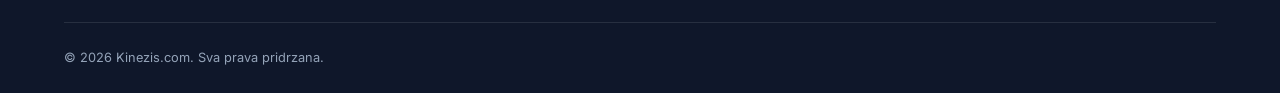
==== commit 69e75ff1: "Promijeni 'Nazovi' u 'Pošaljite upit' - dok ne bude tel" ====
--- a/najam-kineteka-cakovec/index.html
+++ b/najam-kineteka-cakovec/index.html
@@ -74,7 +74,7 @@
                     <a href="/#najam">Najam</a>
                     <a href="/#lokacije">Lokacije</a>
                     <a href="/#faq">FAQ</a>
-                    <a href="#kontakt" class="nav__cta">Nazovite</a>
+                    <a href="#kontakt" class="nav__cta">Pošaljite upit</a>
                 </nav>
                 <button class="hamburger" id="hamburger" aria-label="Izbornik"><span></span><span></span><span></span></button>
             </div>
@@ -177,7 +177,7 @@
                         <li>Upute za koristenje</li>
                         <li>Podrska 7/7</li>
                     </ul>
-                    <a href="#kontakt" class="btn btn--primary btn--full">Nazovite</a>
+                    <a href="#kontakt" class="btn btn--primary btn--full">Pošaljite upit</a>
                 </div>
                 <div class="pricing__card pricing__card--popular">
                     <div class="pricing__badge">Najpopularniji</div>
@@ -190,7 +190,7 @@
                         <li>Podrska 7/7</li>
                         <li>Besplatna edukacija</li>
                     </ul>
-                    <a href="#kontakt" class="btn btn--primary btn--full">Nazovite</a>
+                    <a href="#kontakt" class="btn btn--primary btn--full">Pošaljite upit</a>
                 </div>
                 <div class="pricing__card">
                     <div class="pricing__duration">30 dana</div>
@@ -203,7 +203,7 @@
                         <li>Besplatna edukacija</li>
                         <li>Mogucnost produzenja</li>
                     </ul>
-                    <a href="#kontakt" class="btn btn--primary btn--full">Nazovite</a>
+                    <a href="#kontakt" class="btn btn--primary btn--full">Pošaljite upit</a>
                 </div>
             </div>
             <div class="article article--center">
@@ -334,7 +334,7 @@
     <section class="section section--primary">
         <div class="container">
             <div class="cta__center">
-                <h2 class="section__title section__title--light">Nazovite za najam kineteka u Čakovcu</h2>
+                <h2 class="section__title section__title--light">Pošaljite upit za najam kineteka u Čakovcu</h2>
                 <p class="cta__subtitle">Dostava na kucnu adresu. Podrska 7 dana u tjednu.</p>
                 <div class="cta__actions">
                     <a href="#kontakt" class="btn btn--accent btn--lg">
@@ -367,7 +367,7 @@
     </footer>
 
     <a href="#kontakt" class="whatsapp-float" target="_blank" rel="noopener" aria-label="WhatsApp"><svg width="28" height="28" viewBox="0 0 24 24" fill="white"><path d="M17.472 14.382c-.297-.149-1.758-.867-2.03-.967-.273-.099-.471-.148-.67.15-.197.297-.767.966-.94 1.164-.173.199-.347.223-.644.075-.297-.15-1.255-.463-2.39-1.475-.883-.788-1.48-1.761-1.653-2.059-.173-.297-.018-.458.13-.606.134-.133.298-.347.446-.52.149-.174.198-.298.298-.497.099-.198.05-.371-.025-.52-.075-.149-.669-1.612-.916-2.207-.242-.579-.487-.5-.669-.51-.173-.008-.371-.01-.57-.01-.198 0-.52.074-.792.372-.272.297-1.04 1.016-1.04 2.479 0 1.462 1.065 2.875 1.213 3.074.149.198 2.096 3.2 5.077 4.487.709.306 1.262.489 1.694.625.712.227 1.36.195 1.871.118.571-.085 1.758-.719 2.006-1.413.248-.694.248-1.289.173-1.413-.074-.124-.272-.198-.57-.347m-5.421 7.403h-.004a9.87 9.87 0 01-5.031-1.378l-.361-.214-3.741.982.998-3.648-.235-.374a9.86 9.86 0 01-1.51-5.26c.001-5.45 4.436-9.884 9.888-9.884 2.64 0 5.122 1.03 6.988 2.898a9.825 9.825 0 012.893 6.994c-.003 5.45-4.437 9.884-9.885 9.884m8.413-18.297A11.815 11.815 0 0012.05 0C5.495 0 .16 5.335.157 11.892c0 2.096.547 4.142 1.588 5.945L.057 24l6.305-1.654a11.882 11.882 0 005.683 1.448h.005c6.554 0 11.89-5.335 11.893-11.893a11.821 11.821 0 00-3.48-8.413z"/></svg></a>
-    <a href="#kontakt" class="phone-float" aria-label="Nazovite"><svg width="24" height="24" viewBox="0 0 24 24" fill="none" stroke="white" stroke-width="2" stroke-linecap="round" stroke-linejoin="round"><path d="M22 16.92v3a2 2 0 01-2.18 2 19.79 19.79 0 01-8.63-3.07 19.5 19.5 0 01-6-6 19.79 19.79 0 01-3.07-8.67A2 2 0 014.11 2h3a2 2 0 012 1.72c.127.96.361 1.903.7 2.81a2 2 0 01-.45 2.11L8.09 9.91a16 16 0 006 6l1.27-1.27a2 2 0 012.11-.45c.907.339 1.85.573 2.81.7A2 2 0 0122 16.92z"/></svg></a>
+    <a href="#kontakt" class="phone-float" aria-label="Kontakt"><svg width="24" height="24" viewBox="0 0 24 24" fill="none" stroke="white" stroke-width="2" stroke-linecap="round" stroke-linejoin="round"><path d="M22 16.92v3a2 2 0 01-2.18 2 19.79 19.79 0 01-8.63-3.07 19.5 19.5 0 01-6-6 19.79 19.79 0 01-3.07-8.67A2 2 0 014.11 2h3a2 2 0 012 1.72c.127.96.361 1.903.7 2.81a2 2 0 01-.45 2.11L8.09 9.91a16 16 0 006 6l1.27-1.27a2 2 0 012.11-.45c.907.339 1.85.573 2.81.7A2 2 0 0122 16.92z"/></svg></a>
 
     <script src="/script.js" defer></script>
 </body>
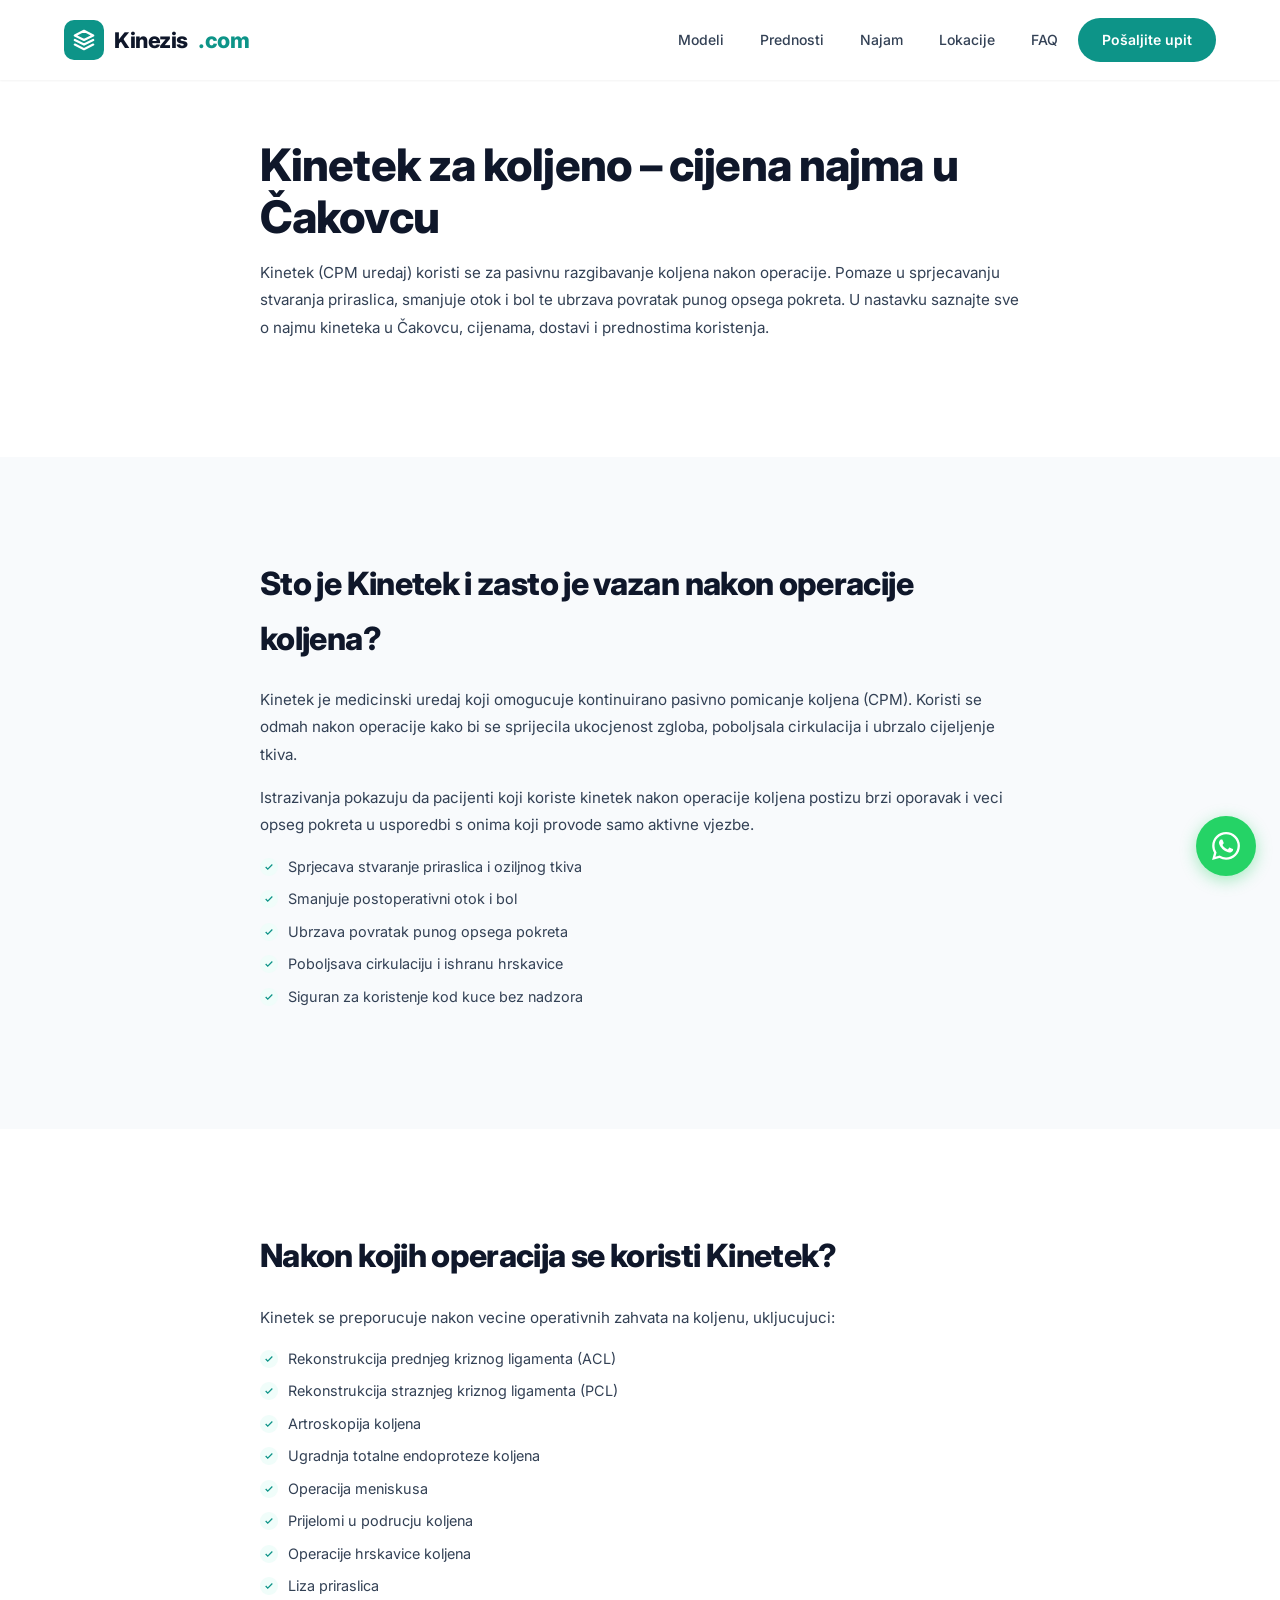
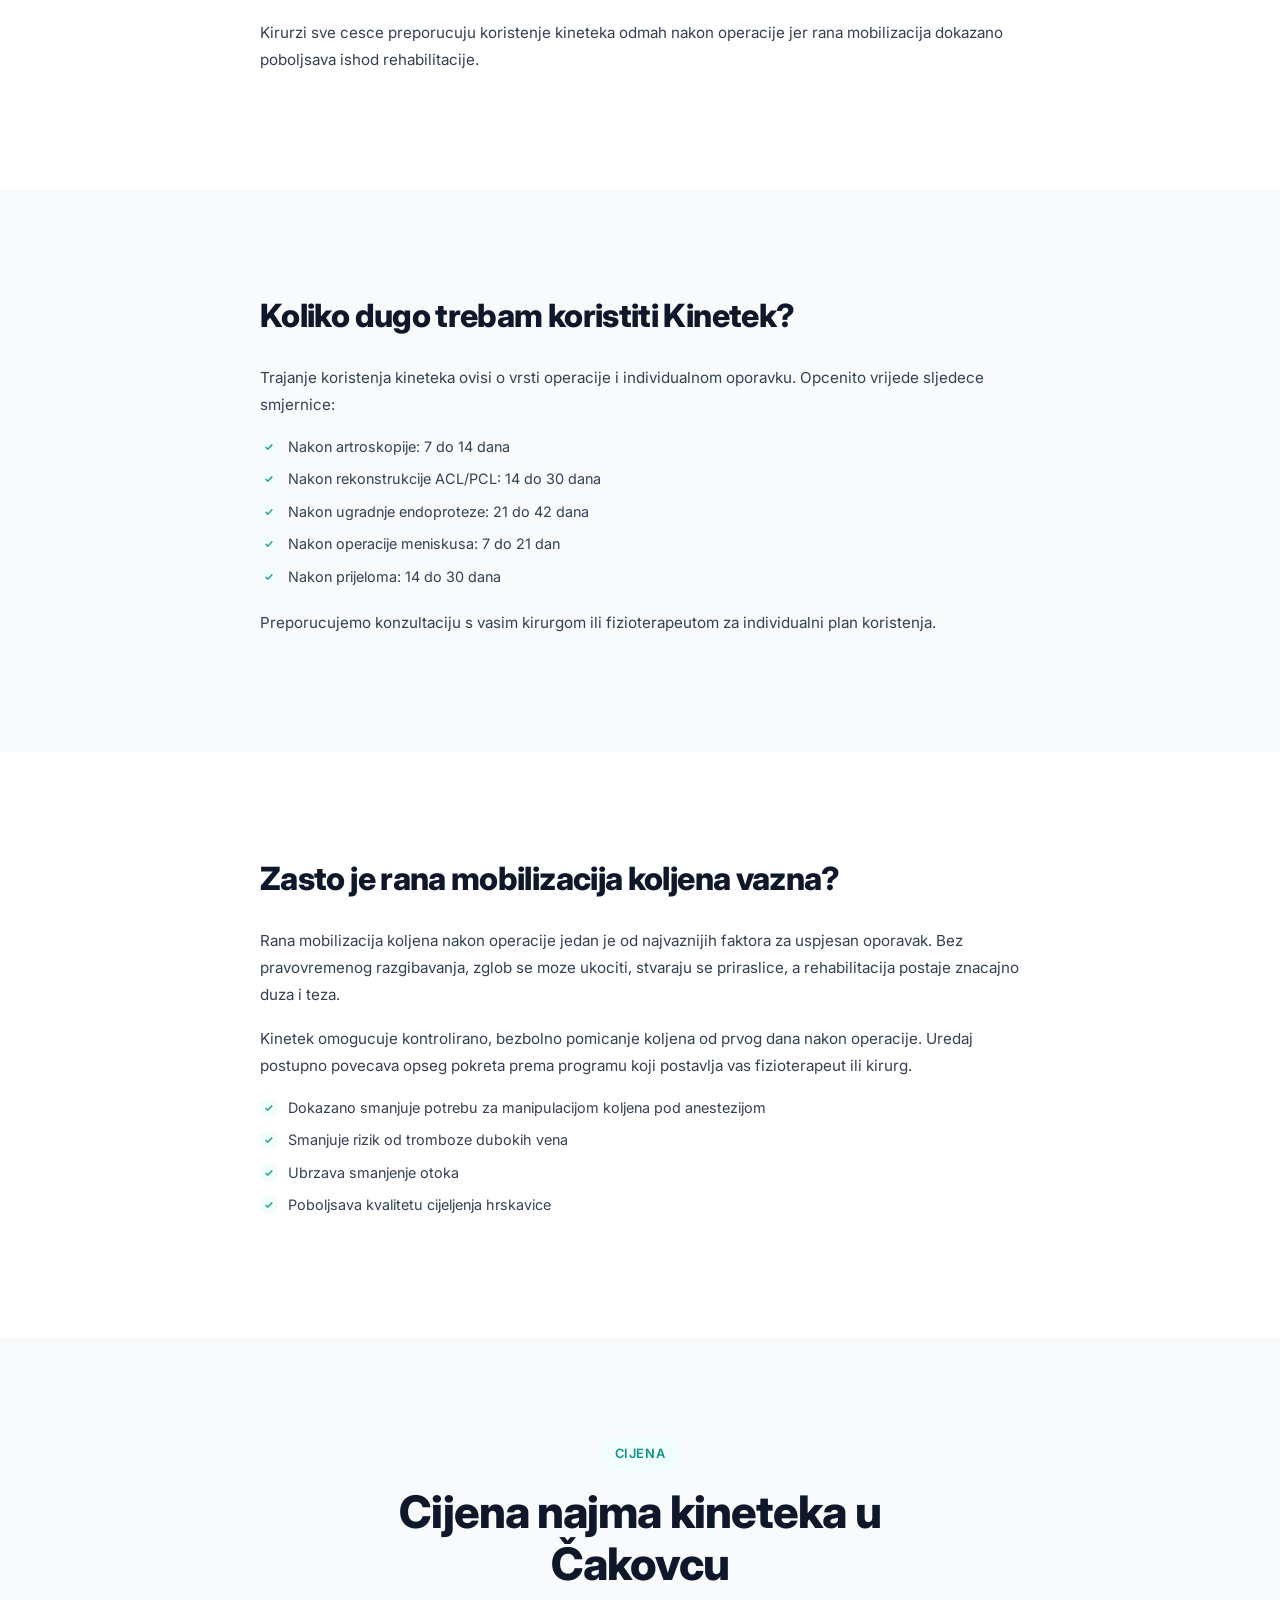
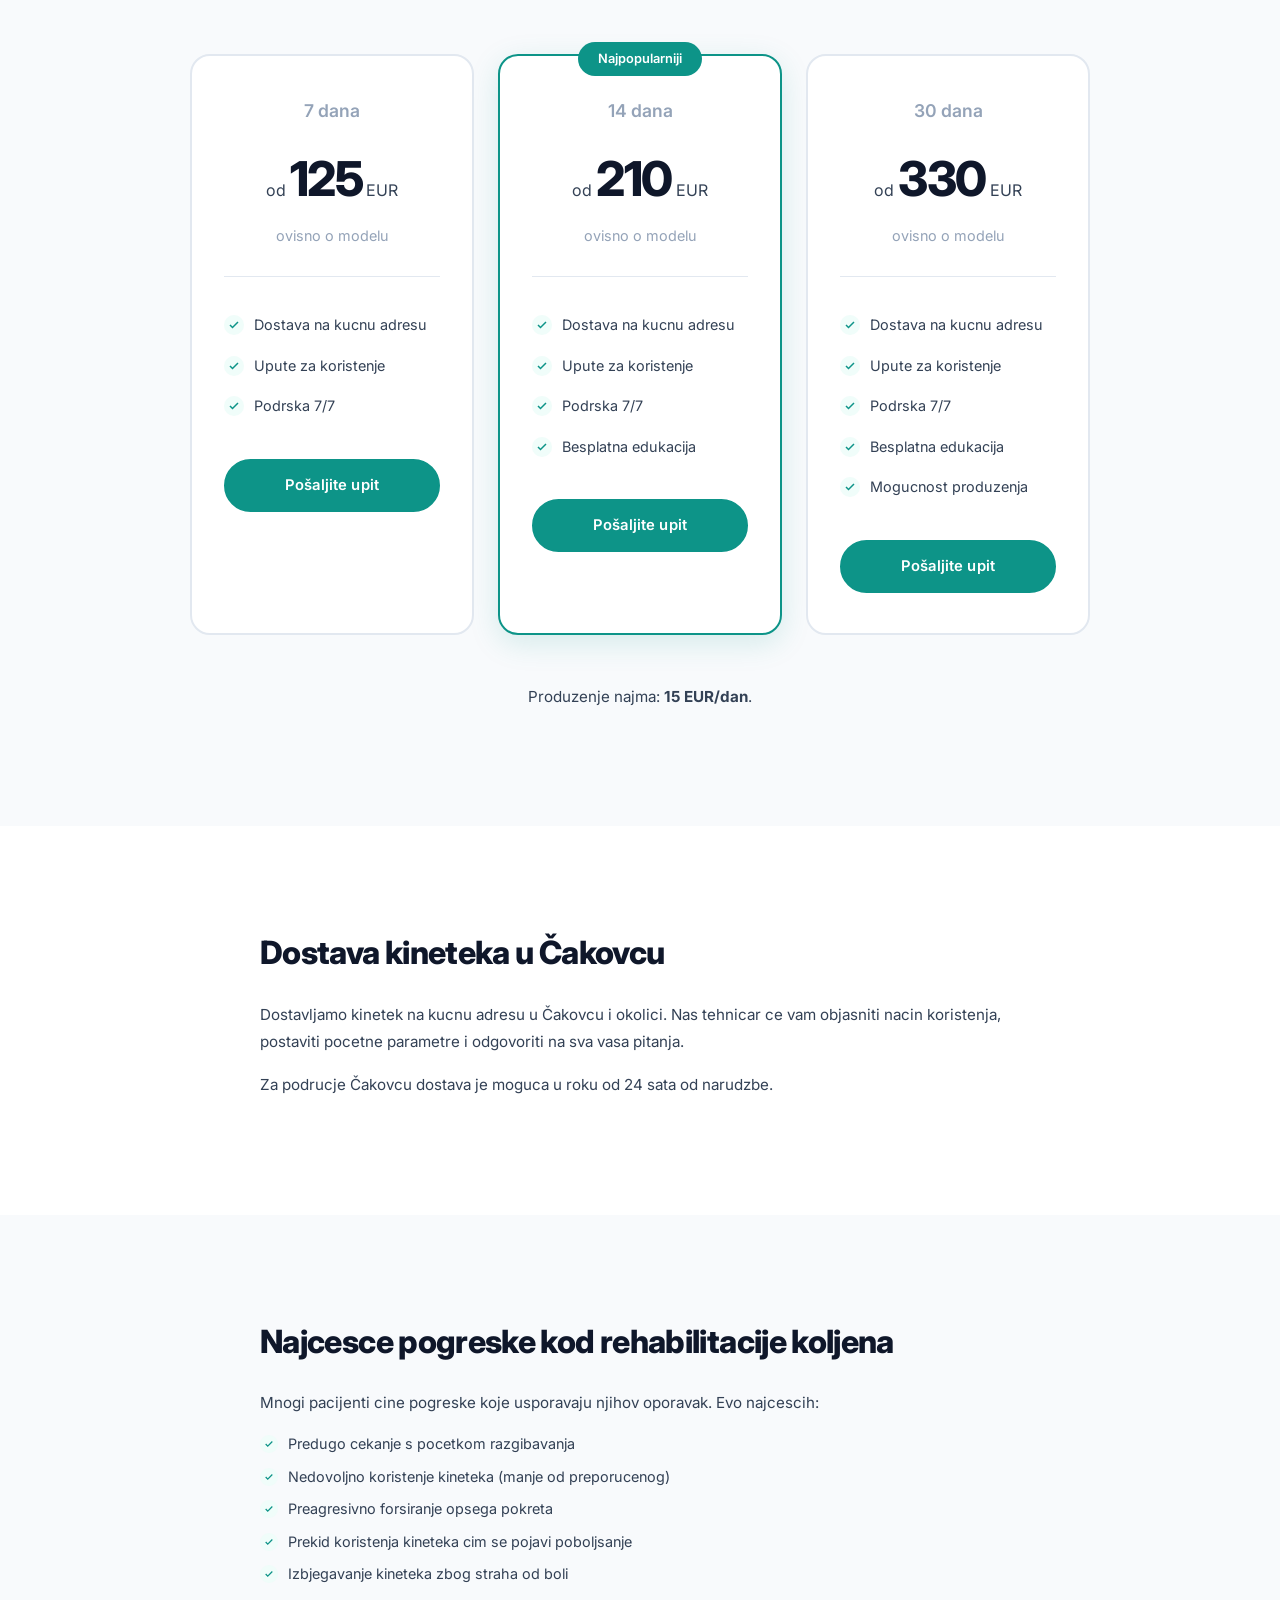
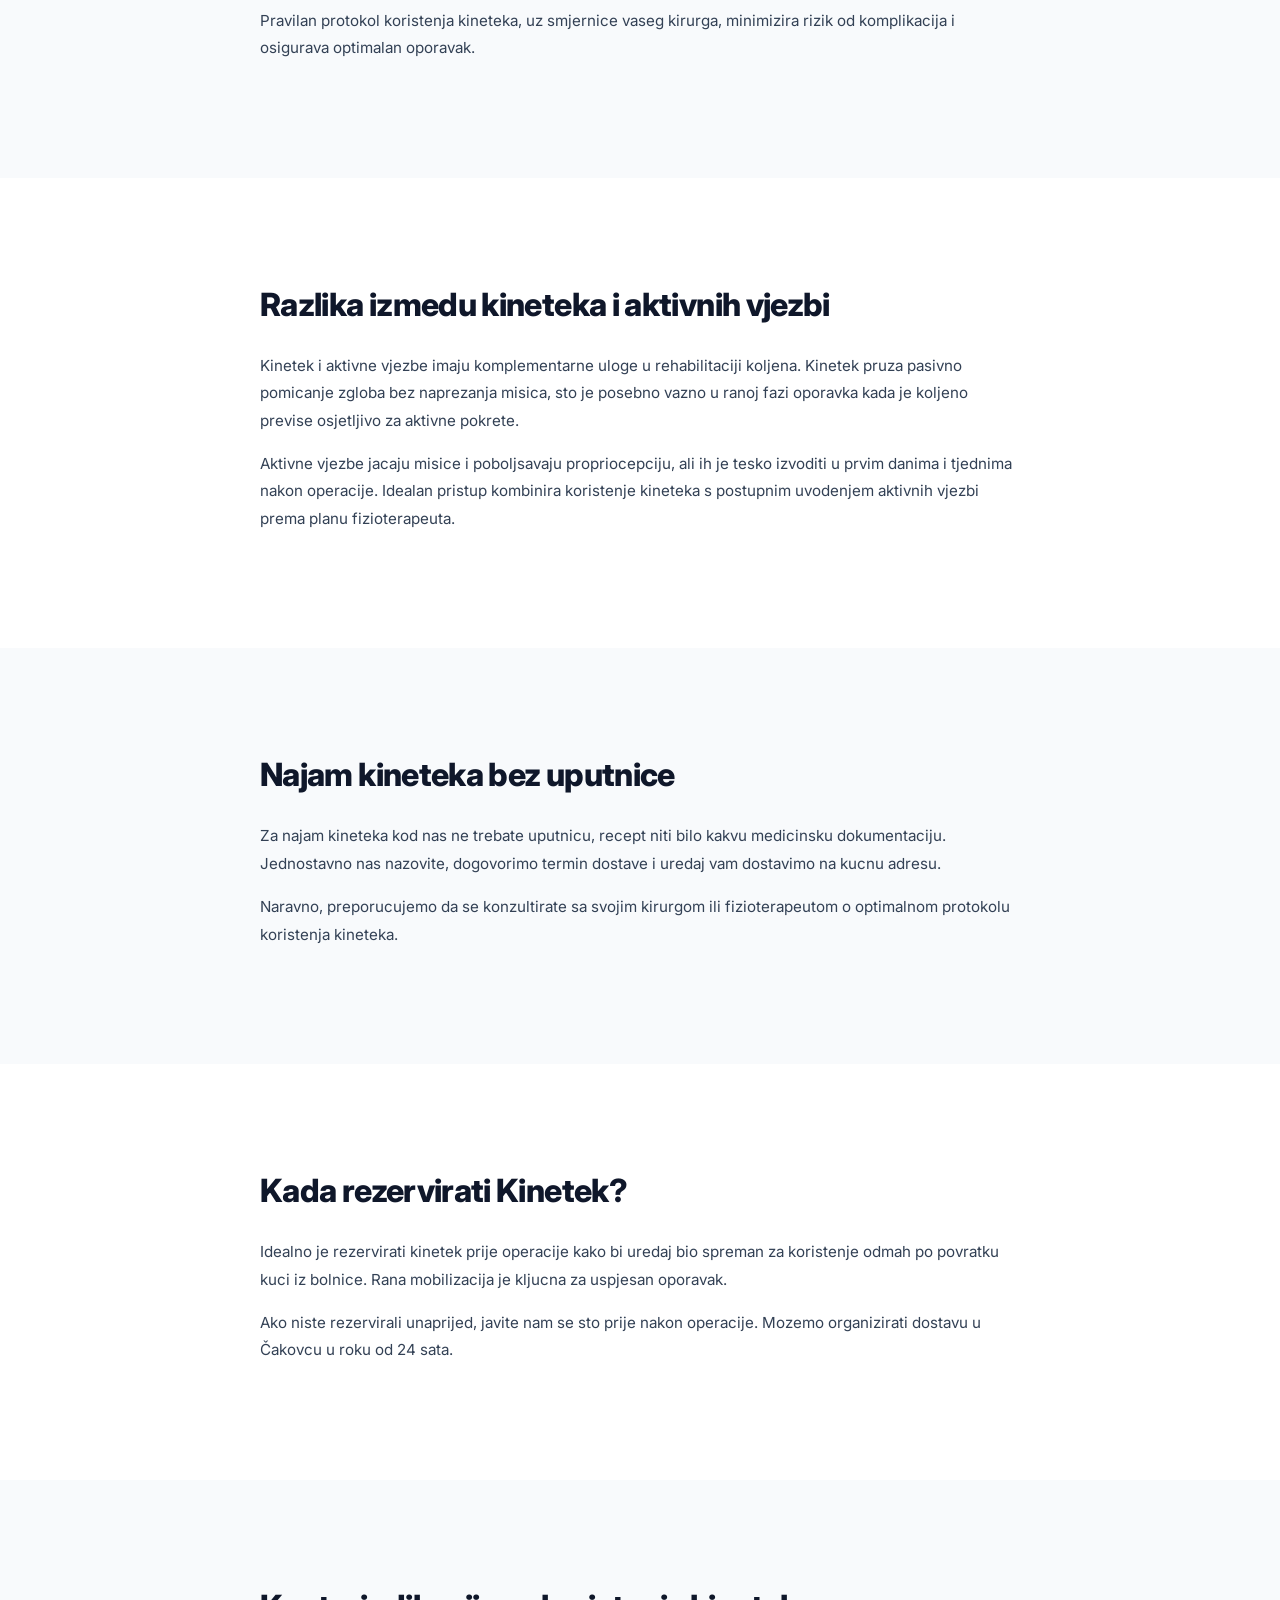
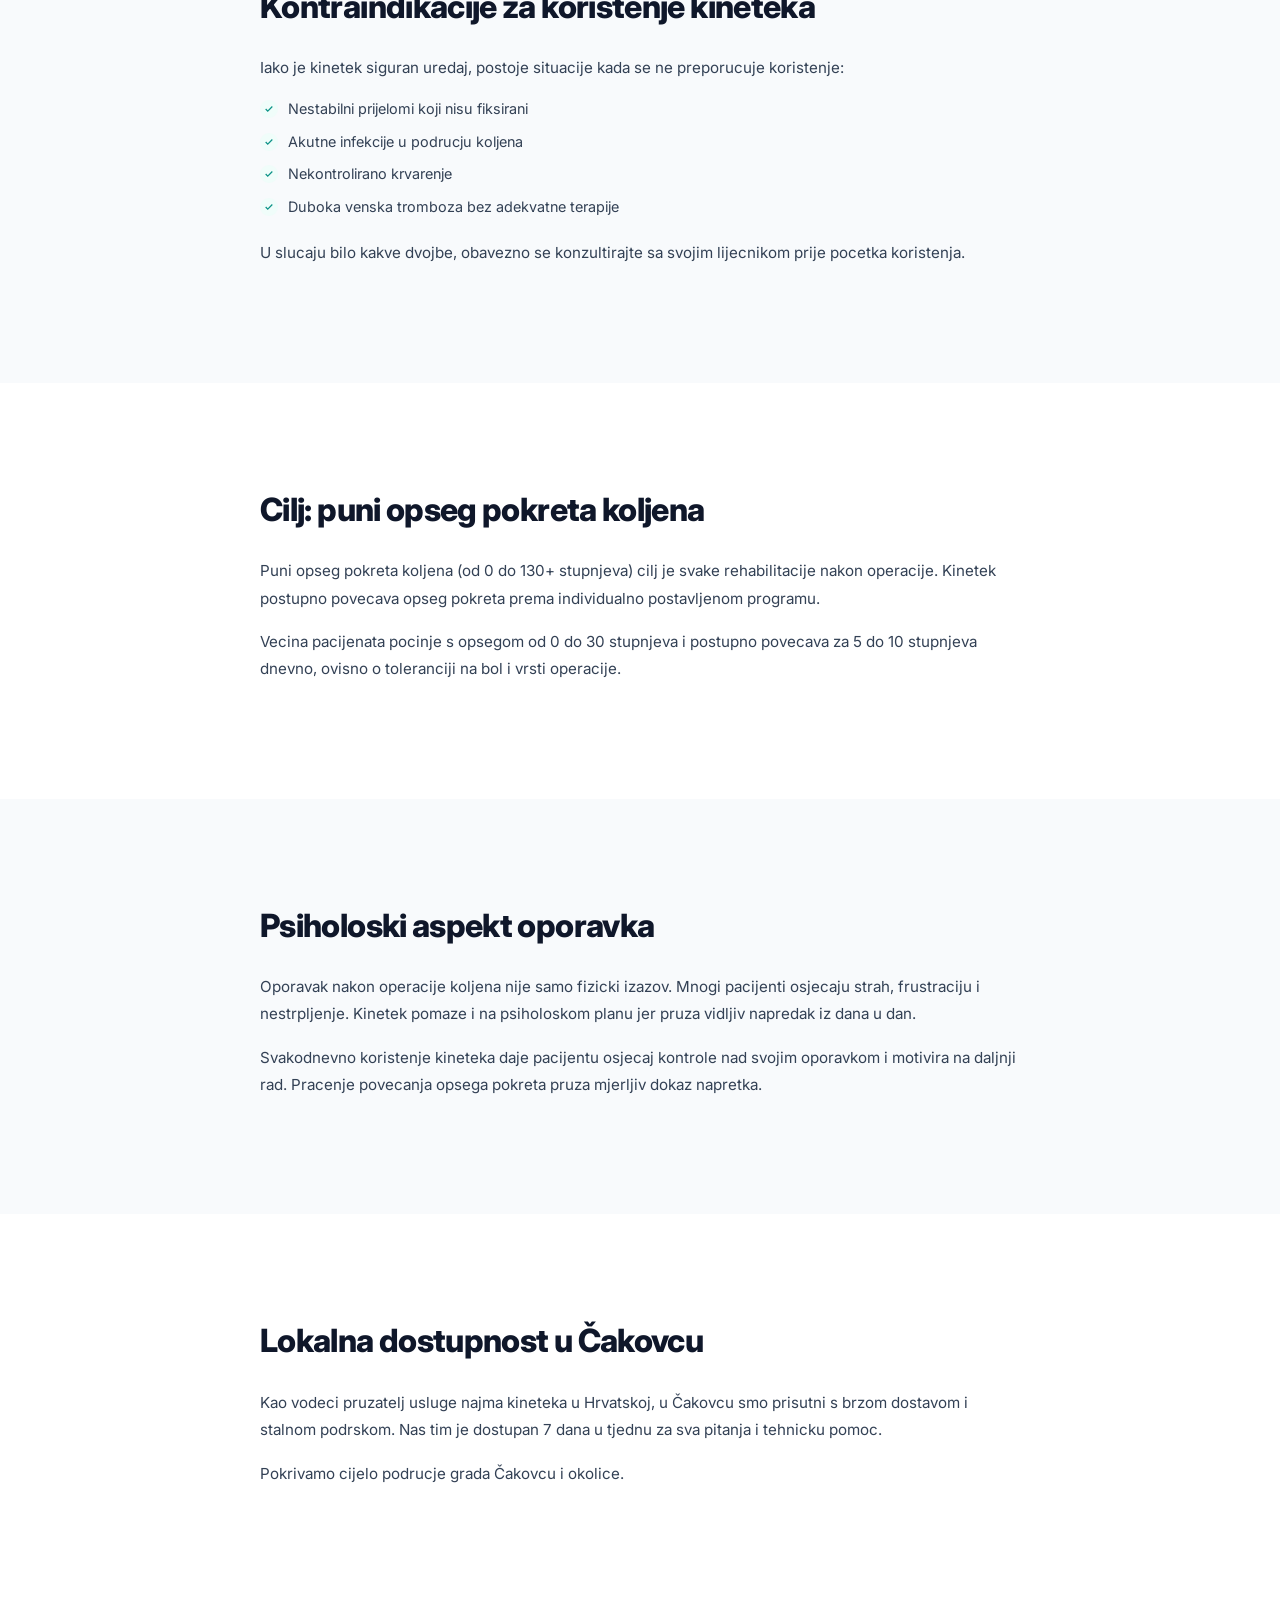
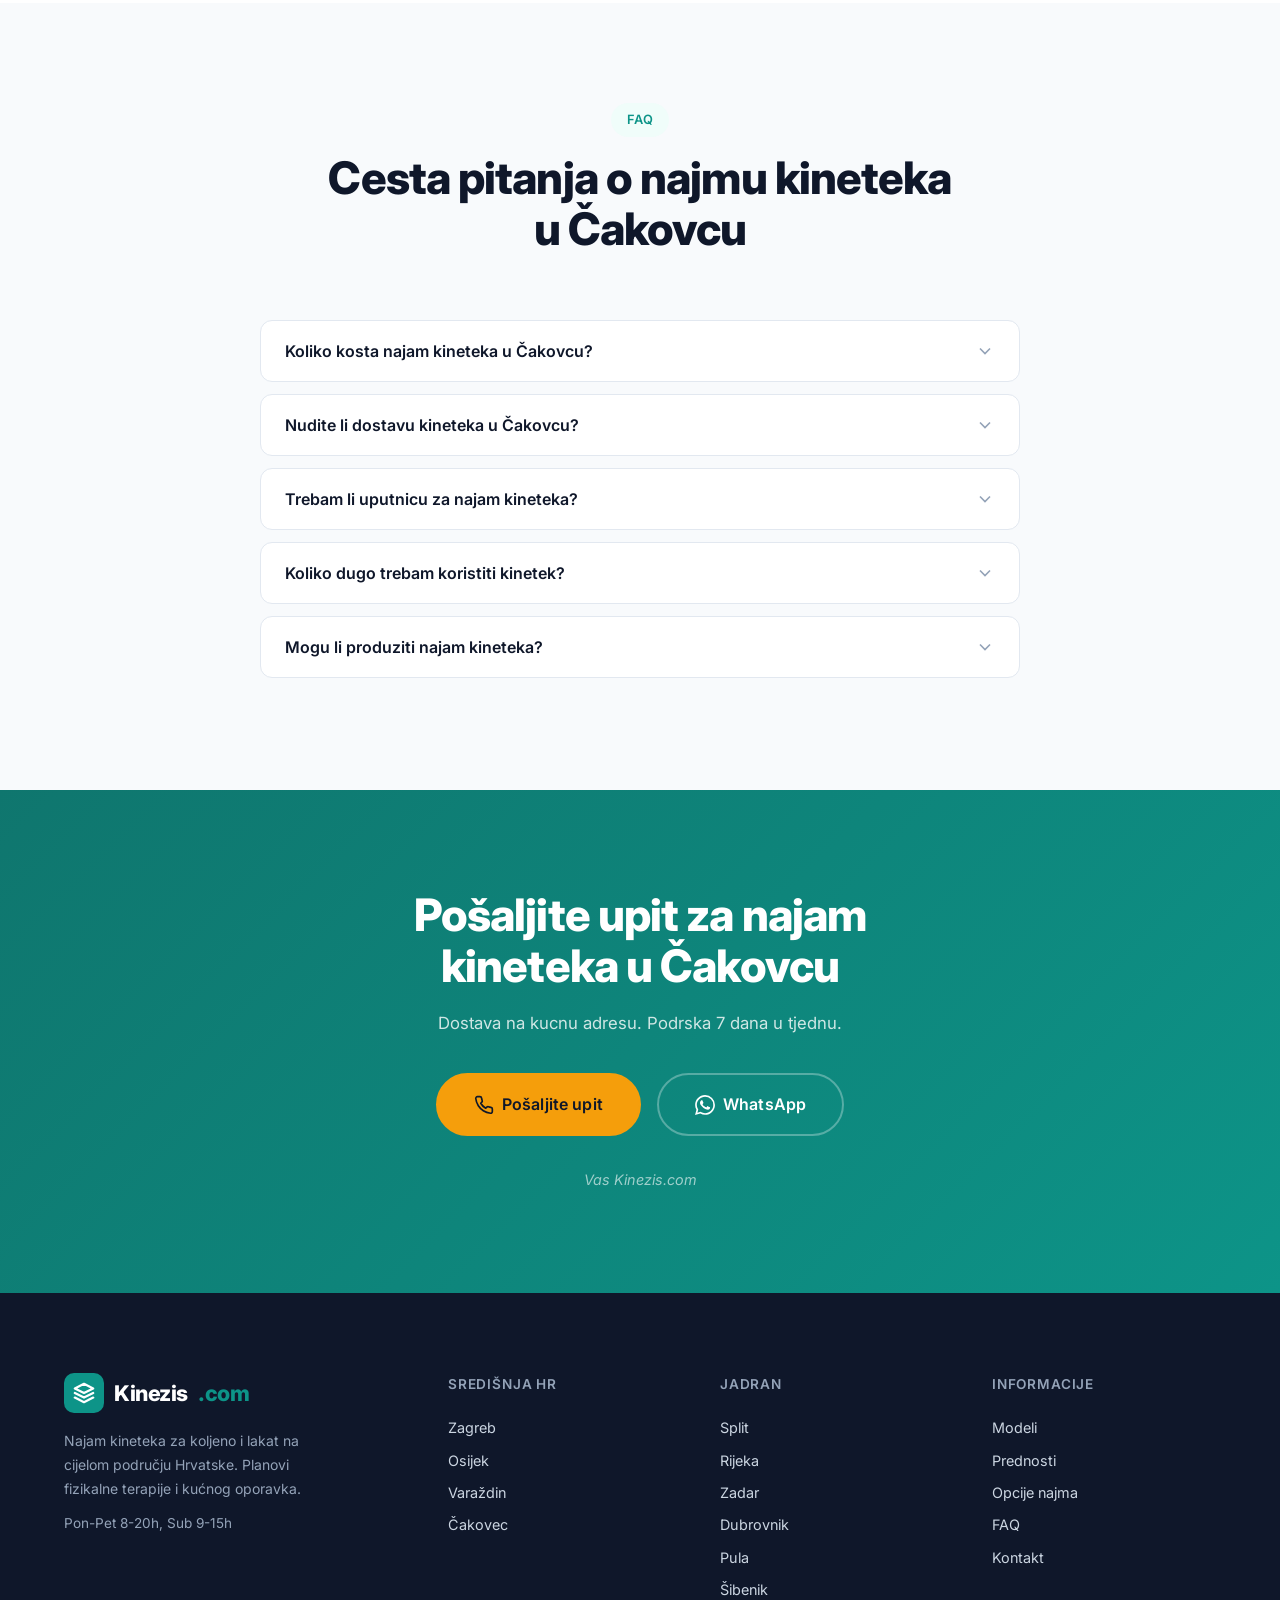
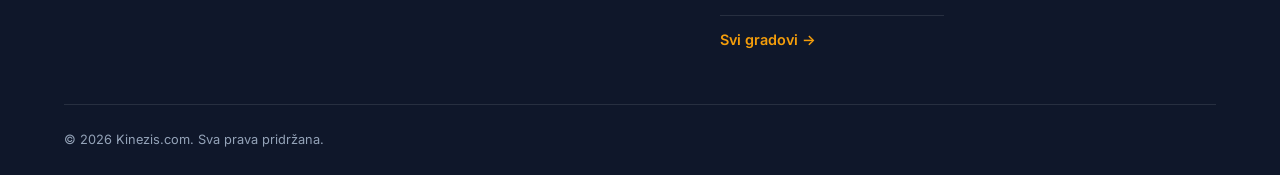
==== commit d829f7a7: "Upgrade: /gradovi/ hub + /kontakt/ stranica, sitemap 13 URL-ova, BreadcrumbList schema na svih 10 gr" ====
--- a/najam-kineteka-cakovec/index.html
+++ b/najam-kineteka-cakovec/index.html
@@ -58,6 +58,17 @@
     <script type="application/ld+json">
     {"@context":"https://schema.org","@type":"FAQPage","mainEntity":[{"@type":"Question","name":"Koliko kosta najam kineteka u Čakovcu?","acceptedAnswer":{"@type":"Answer","text":"125 EUR za 7 dana, 210 EUR za 14 dana i 330 EUR za 30 dana."}},{"@type":"Question","name":"Nudite li dostavu kineteka u Čakovcu?","acceptedAnswer":{"@type":"Answer","text":"Da, dostavljamo kinetek na kucnu adresu u Čakovcu i okolici."}},{"@type":"Question","name":"Trebam li uputnicu za najam kineteka?","acceptedAnswer":{"@type":"Answer","text":"Ne, uputnica nije potrebna. Kinetek mozete iznajmiti direktno bez uputnice ili recepta."}},{"@type":"Question","name":"Mogu li produziti najam kineteka?","acceptedAnswer":{"@type":"Answer","text":"Da, produzenje najma iznosi 15 EUR po danu."}}]}
     </script>
+    <script type="application/ld+json">
+{
+  "@context": "https://schema.org",
+  "@type": "BreadcrumbList",
+  "itemListElement": [
+    {"@type": "ListItem", "position": 1, "name": "Početna", "item": "https://kinezis.com/"},
+    {"@type": "ListItem", "position": 2, "name": "Gradovi", "item": "https://kinezis.com/gradovi/"},
+    {"@type": "ListItem", "position": 3, "name": "Čakovec", "item": "https://kinezis.com/najam-kineteka-cakovec/"}
+  ]
+}
+    </script>
 </head>
 <body>
 
@@ -356,13 +367,14 @@
             <div class="footer__grid">
                 <div class="footer__brand">
                     <a href="/" class="logo"><div class="logo__icon"><svg viewBox="0 0 24 24" fill="none" stroke="white" stroke-width="2.5" stroke-linecap="round" stroke-linejoin="round"><path d="M12 2L2 7l10 5 10-5-10-5z"/><path d="M2 17l10 5 10-5"/><path d="M2 12l10 5 10-5"/></svg></div>Kinezis<span>.com</span></a>
-                    <p>Najam kineteka za koljeno i lakat na cijelom podrucju Hrvatske. Planovi fizikalne terapije i kucnog oporavka.</p>
-                </div>
-                <div class="footer__col"><h4>Lokacije</h4><a href="/najam-kineteka-zagreb/">Zagreb</a><a href="/najam-kineteka-split/">Split</a><a href="/najam-kineteka-rijeka/">Rijeka</a><a href="/najam-kineteka-osijek/">Osijek</a><a href="/najam-kineteka-zadar/">Zadar</a></div>
-                <div class="footer__col"><h4>Informacije</h4><a href="/#modeli">Modeli</a><a href="/#prednosti">Prednosti</a><a href="/#najam">Opcije najma</a><a href="/#faq">FAQ</a></div>
-                <div class="footer__col"><h4>Kontakt</h4><a href="#kontakt">Pošaljite upit</a><a href="#kontakt" target="_blank" rel="noopener">WhatsApp</a></div>
-            </div>
-            <div class="footer__bottom"><p>&copy; 2026 Kinezis.com. Sva prava pridrzana.</p></div>
+                    <p>Najam kineteka za koljeno i lakat na cijelom području Hrvatske. Planovi fizikalne terapije i kućnog oporavka.</p>
+                    <p style="margin-top:12px;font-size:.85rem;color:var(--dark-400)">Pon-Pet 8-20h, Sub 9-15h</p>
+                </div>
+                <div class="footer__col"><h4>Središnja HR</h4><a href="/najam-kineteka-zagreb/">Zagreb</a><a href="/najam-kineteka-osijek/">Osijek</a><a href="/najam-kineteka-varazdin/">Varaždin</a><a href="/najam-kineteka-cakovec/">Čakovec</a></div>
+                <div class="footer__col"><h4>Jadran</h4><a href="/najam-kineteka-split/">Split</a><a href="/najam-kineteka-rijeka/">Rijeka</a><a href="/najam-kineteka-zadar/">Zadar</a><a href="/najam-kineteka-dubrovnik/">Dubrovnik</a><a href="/najam-kineteka-pula/">Pula</a><a href="/najam-kineteka-sibenik/">Šibenik</a><a href="/gradovi/" style="color:var(--accent);font-weight:600;margin-top:8px;padding-top:12px;border-top:1px solid rgba(255,255,255,.1)">Svi gradovi →</a></div>
+                <div class="footer__col"><h4>Informacije</h4><a href="/#modeli">Modeli</a><a href="/#prednosti">Prednosti</a><a href="/#najam">Opcije najma</a><a href="/#faq">FAQ</a><a href="/kontakt/">Kontakt</a></div>
+            </div>
+            <div class="footer__bottom"><p>&copy; 2026 Kinezis.com. Sva prava pridržana.</p></div>
         </div>
     </footer>
 
